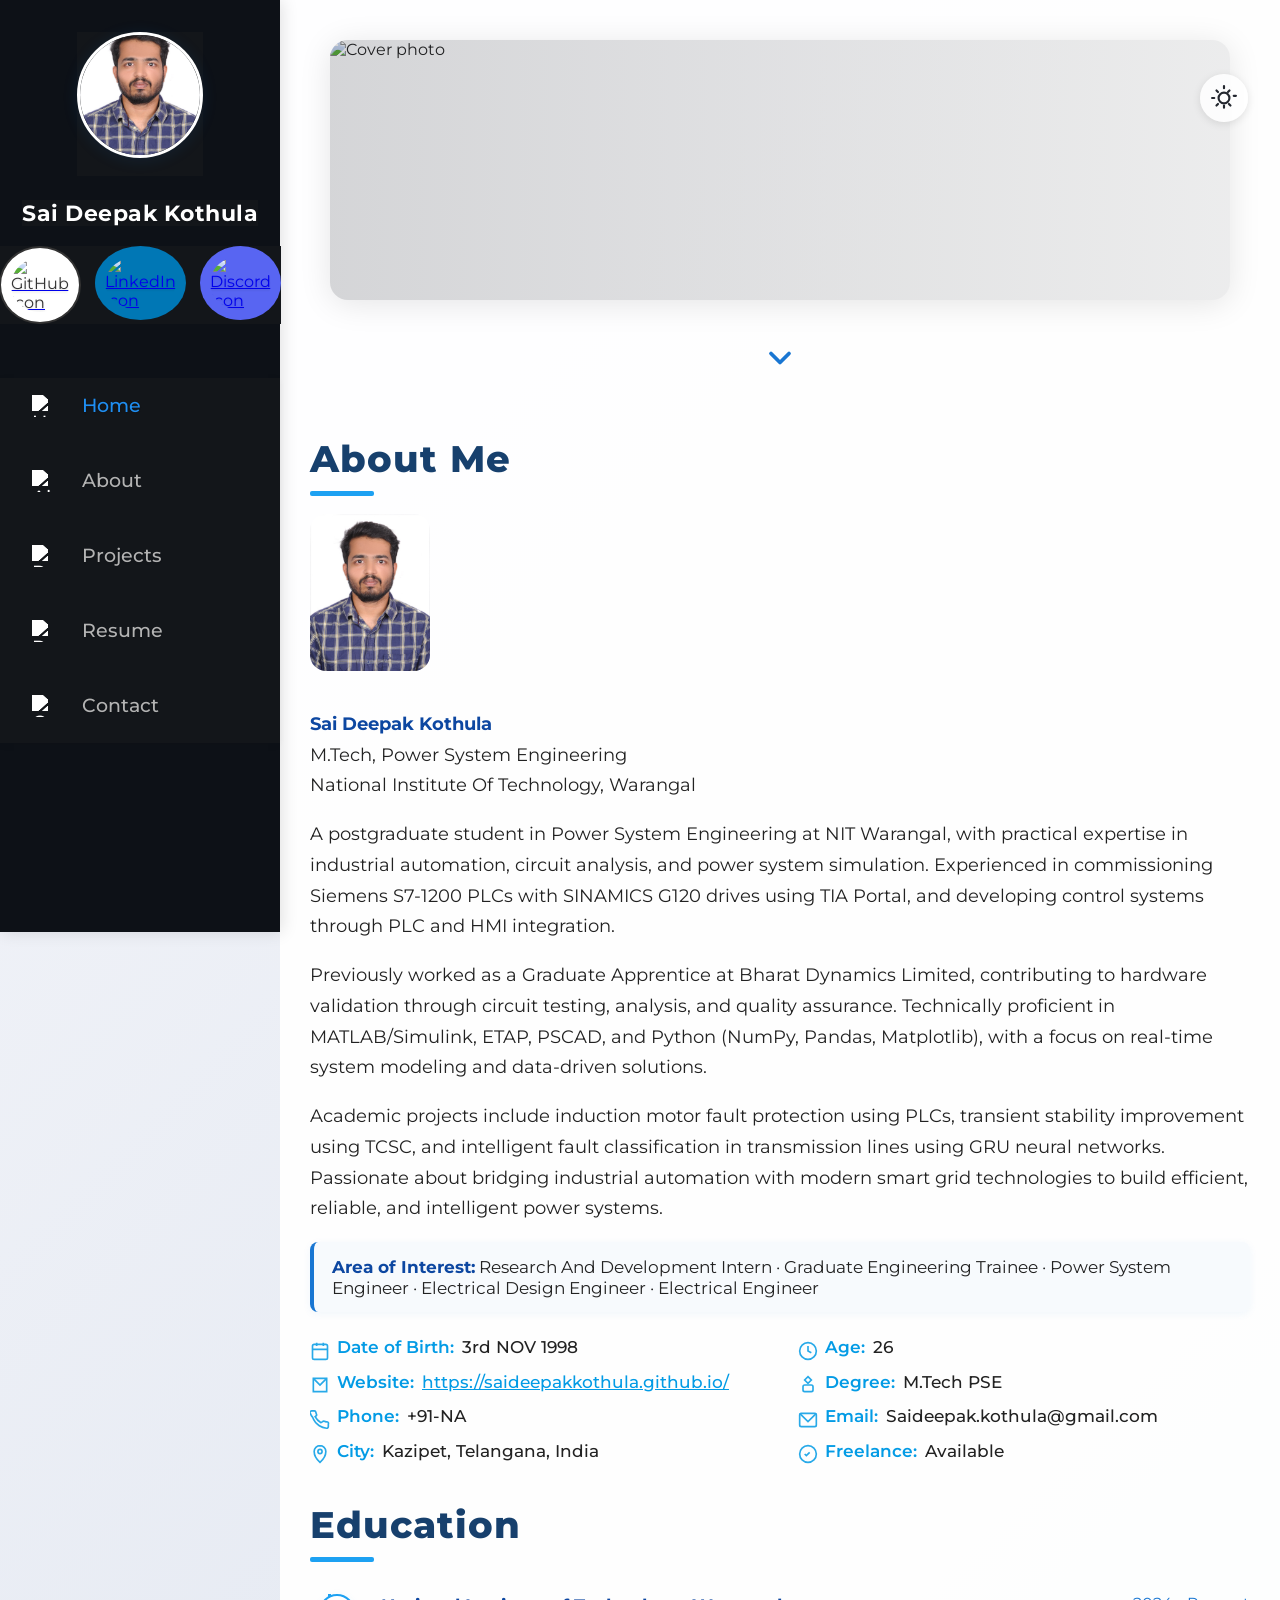
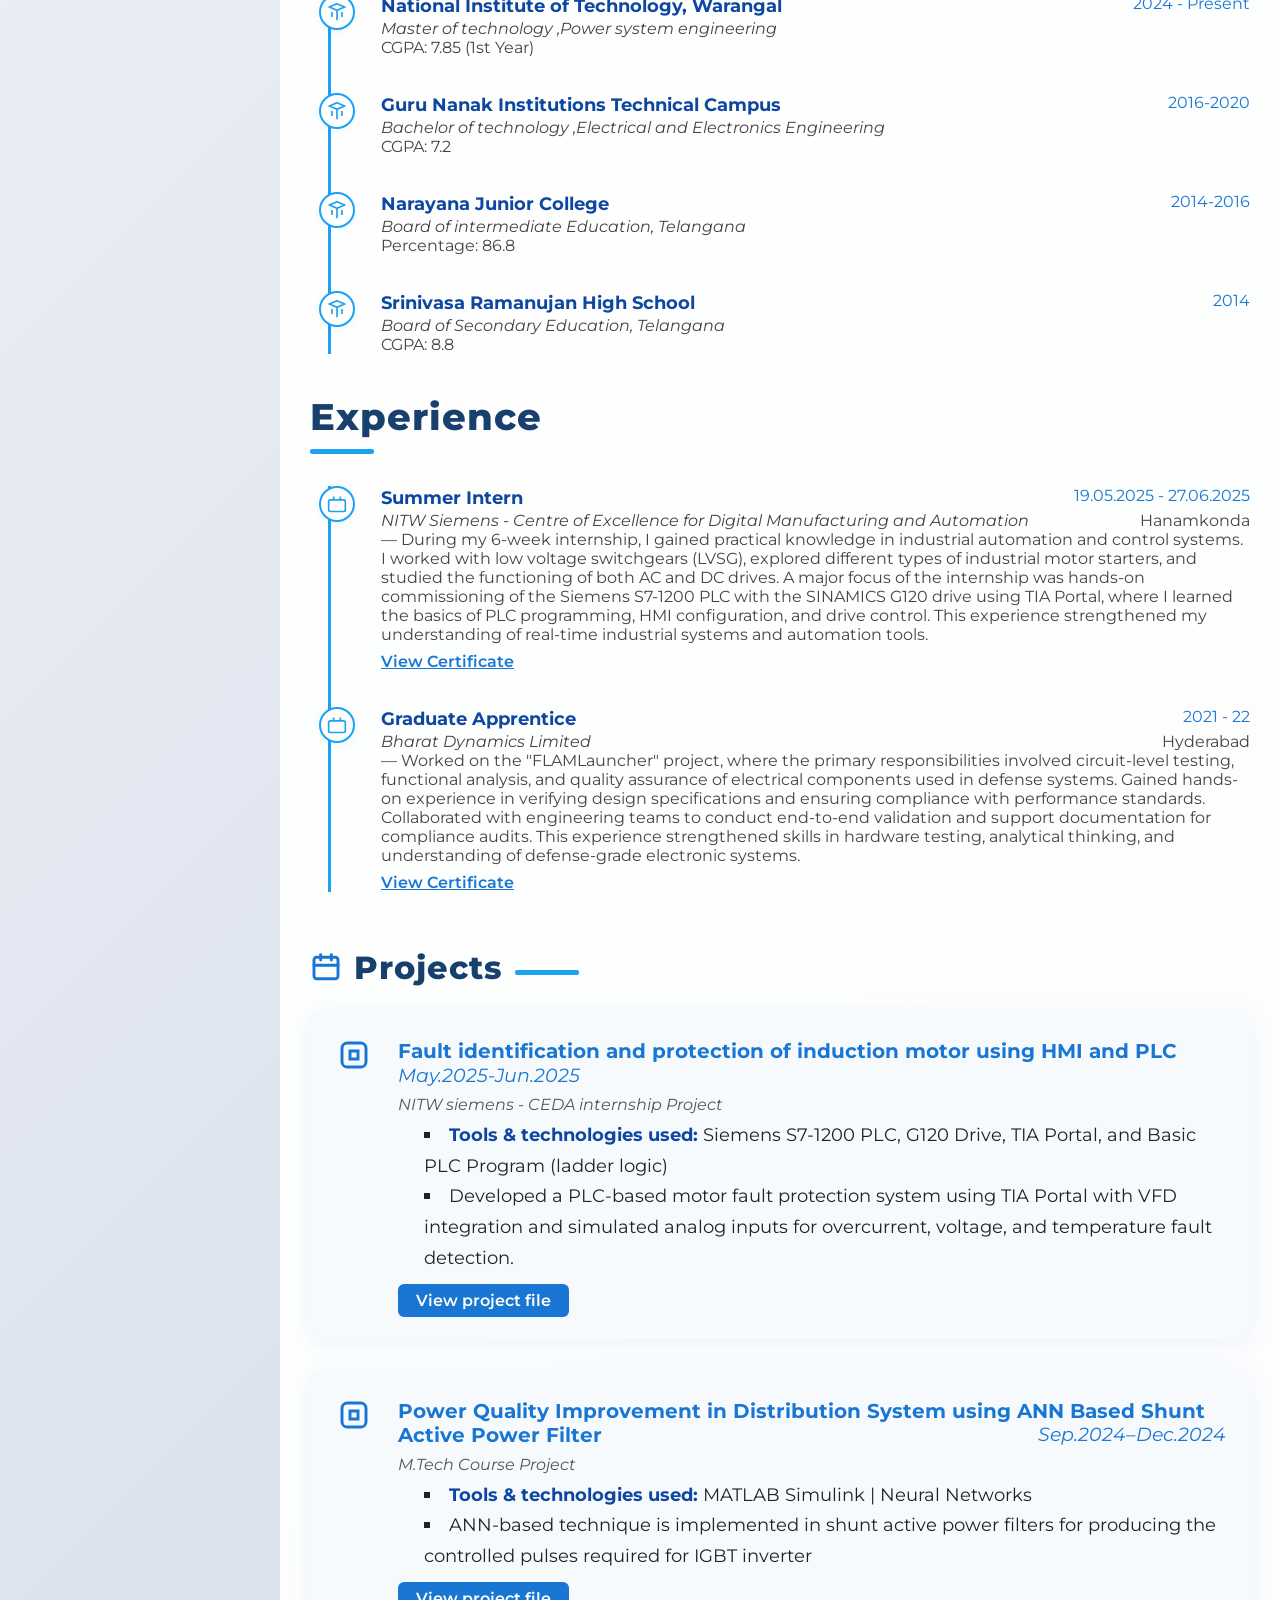
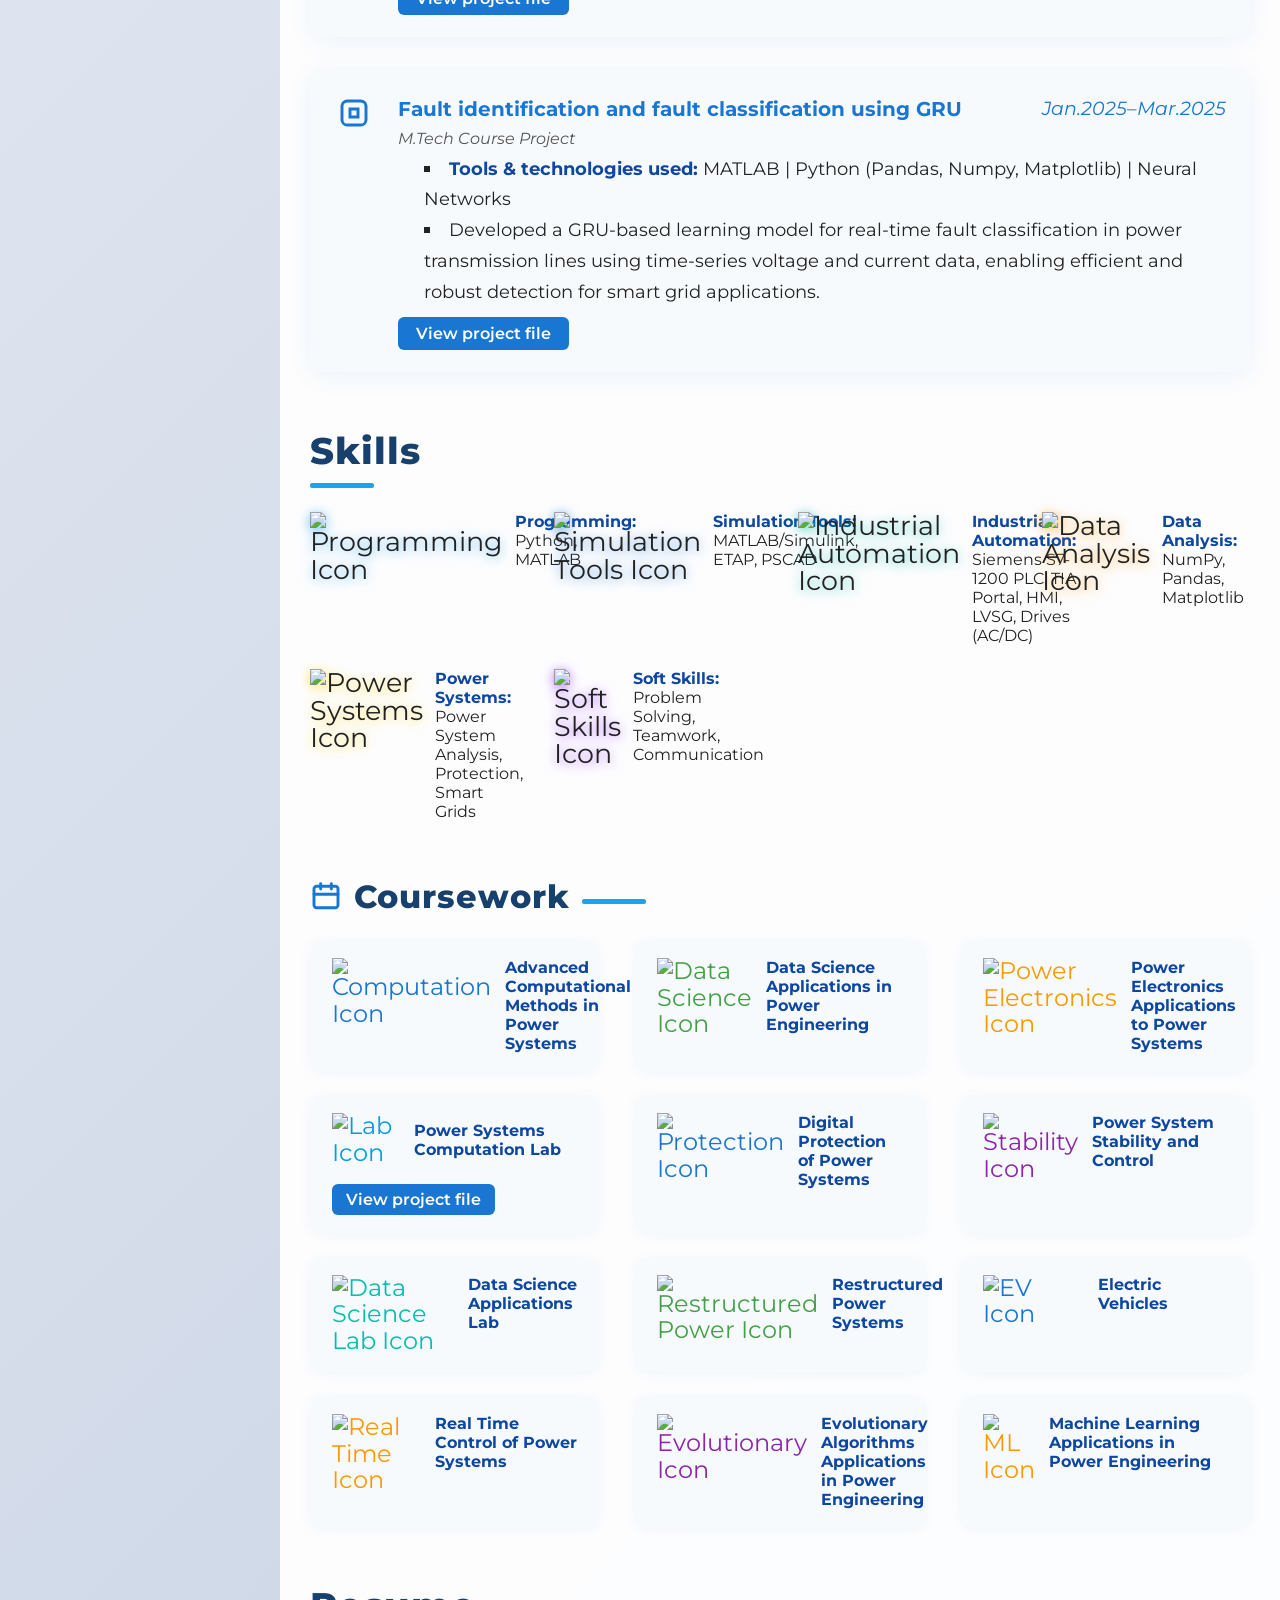
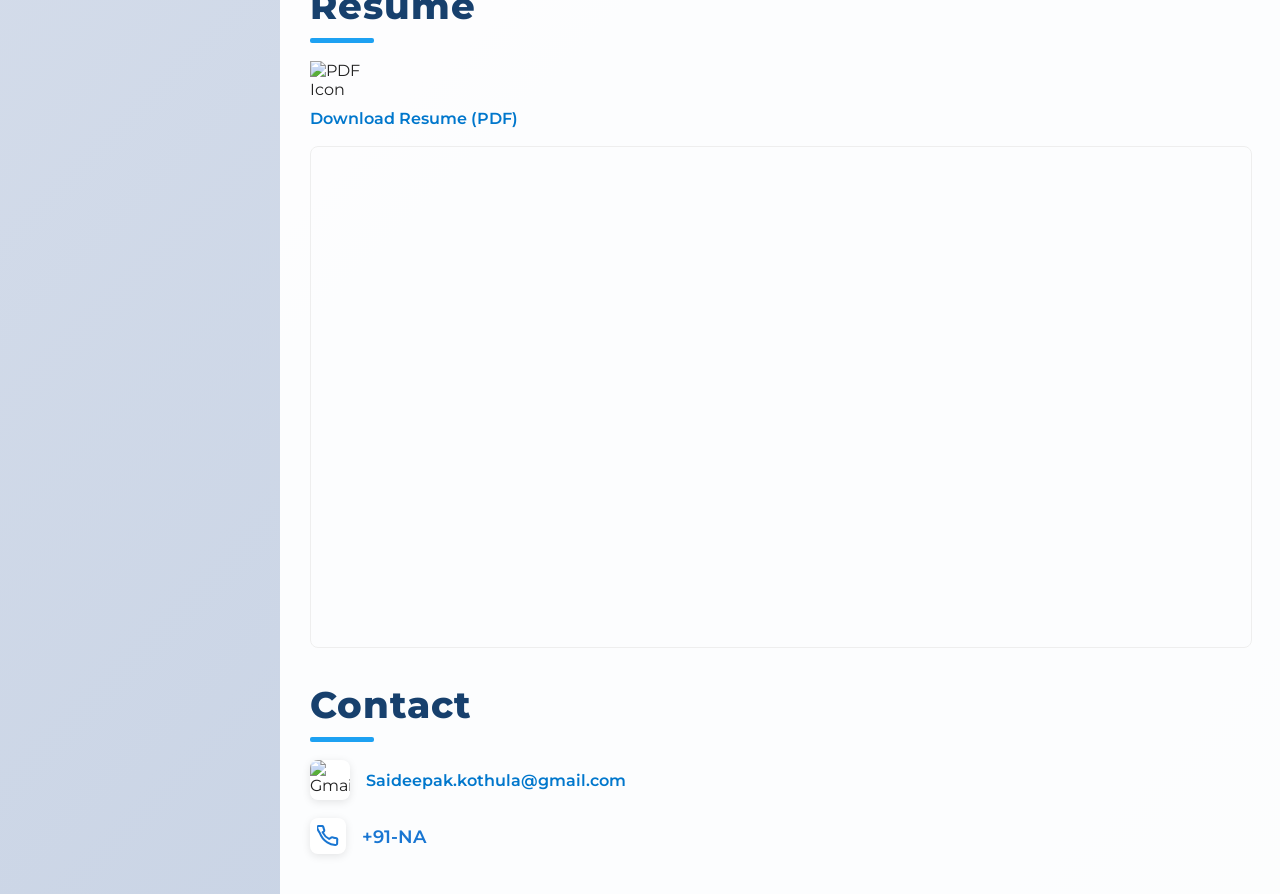
==== index.html @ d1443e82 "Add files via upload" ====
<!DOCTYPE html>
<html lang="en">
<head>
    <meta charset="UTF-8">
    <meta name="viewport" content="width=device-width, initial-scale=1.0">
    <title>Sai Deepak Kothula - Portfolio</title>
    <link href="https://fonts.googleapis.com/css?family=Montserrat:400,700&display=swap" rel="stylesheet">
    <link rel="stylesheet" href="style.css">
    <script defer src="toggle-theme.js"></script>
    <script src="active-section.js" defer></script>
    <script src="sidebar-mobile.js" defer></script>
</head>
<body id="home">
    <!-- Photographic Welcome Animation Overlay -->
    <div id="welcome-animation" style="position:fixed;z-index:9999;top:0;left:0;width:100vw;height:100vh;background:rgba(24,28,36,0.98);display:flex;flex-direction:column;align-items:center;justify-content:center;transition:opacity 0.7s;">
      <div style="width:170px;height:170px;display:flex;align-items:center;justify-content:center;background:rgba(0,0,0,0.10);border-radius:50%;box-shadow:0 6px 32px rgba(0,0,0,0.22);margin-bottom:18px;position:relative;">
        <img src="photo.jpg" alt="Welcome Photo" style="width:150px;height:150px;border-radius:50%;object-fit:cover;box-shadow:0 2px 16px rgba(25,118,210,0.18);background:#fff;filter:none;animation:zoomInPhoto 1.2s cubic-bezier(.4,2,.6,1) forwards;position:relative;z-index:1;" />
        <div style="position:absolute;top:0;left:0;width:100%;height:100%;border-radius:50%;box-shadow:0 0 0 8px rgba(25,118,210,0.10) inset;"></div>
      </div>
      <h1 style="color:#fff;font-size:2.2em;font-weight:800;margin:0 0 0 0;letter-spacing:2px;text-shadow:0 2px 12px #000;animation:fadeInText 1.2s 0.5s both;">Welcome to My Portfolio</h1>
    </div>
    <script>
    window.addEventListener('DOMContentLoaded',function(){
      setTimeout(function(){
        const wa = document.getElementById('welcome-animation');
        if(wa){ wa.style.opacity = '0'; setTimeout(()=>wa.remove(), 700); }
      }, 2000);
    });
    </script>
    <!-- Mobile Hamburger Button -->
    <button id="sidebar-toggle" aria-label="Open navigation menu" aria-controls="sidebar" aria-expanded="false" style="position:fixed;top:18px;right:18px;left:auto;z-index:10001;background:#1976d2;border:none;border-radius:8px;width:48px;height:48px;display:none;align-items:center;justify-content:center;box-shadow:0 2px 12px rgba(25,118,210,0.13);cursor:pointer;transition:background 0.18s;">
      <svg id="hamburger-icon" width="32" height="32" viewBox="0 0 24 24" fill="none" stroke="#fff" stroke-width="2.5" stroke-linecap="round" stroke-linejoin="round" style="display:block;"><line x1="4" y1="7" x2="20" y2="7"/><line x1="4" y1="12" x2="20" y2="12"/><line x1="4" y1="17" x2="20" y2="17"/></svg>
      <svg id="close-icon" width="32" height="32" viewBox="0 0 24 24" fill="none" stroke="#fff" stroke-width="2.5" stroke-linecap="round" stroke-linejoin="round" style="display:none;"><line x1="18" y1="6" x2="6" y2="18"/><line x1="6" y1="6" x2="18" y2="18"/></svg>
    </button>
    <aside class="sidebar" id="sidebar" tabindex="-1" aria-label="Main navigation">
        <div id="home" style="background:#13161a;"></div>
        <!-- Profile photo in navigation bar (no animation) -->
        <div style="display:flex;justify-content:center;align-items:center;margin-bottom:24px;background:#13161a;">
          <img src="photo.jpg" alt="Saideepak Kothula profile photo" class="profile-img" style="border-radius:50%;width:120px;height:120px;object-fit:cover;box-shadow:0 2px 16px rgba(25,118,210,0.12);" />
        </div>
        <h1 style="background:#13161a;">Sai Deepak Kothula</h1>
        <div class="social-icons" style="background:#13161a;">
            <a href="https://github.com/saideepakkothula" target="_blank" rel="noopener" aria-label="GitHub">
                <img src="https://cdn.jsdelivr.net/gh/simple-icons/simple-icons/icons/github.svg" alt="GitHub icon">
            </a>
            <a href="https://linkedin.com/in/sai-deepak-kothula-345b20265" target="_blank" rel="noopener" aria-label="LinkedIn">
                <img src="https://cdn.jsdelivr.net/gh/simple-icons/simple-icons/icons/linkedin.svg" alt="LinkedIn icon">
            </a>
            <a href="https://discord.com/users/saideepak#1234" target="_blank" rel="noopener" aria-label="Discord">
                <img src="https://cdn.jsdelivr.net/gh/simple-icons/simple-icons/icons/discord.svg" alt="Discord icon">
            </a>
        </div>
        <nav class="sidebar-nav" style="background:#13161a;">
            <a href="#home" class="sidebar-nav-home active"><img src="https://cdn.jsdelivr.net/npm/@mdi/svg/svg/home.svg" alt="Home" class="icon" style="filter: brightness(0) invert(1);"> Home</a>
            <a href="#about"><img src="https://cdn.jsdelivr.net/npm/@mdi/svg/svg/account.svg" alt="About" class="icon" style="filter: brightness(0) invert(1);"> About</a>
            <a href="#projects"><img src="https://cdn.jsdelivr.net/npm/@mdi/svg/svg/server.svg" alt="Projects" class="icon" style="filter: brightness(0) invert(1);"> Projects</a>
            <a href="#resume"><img src="https://cdn.jsdelivr.net/npm/@mdi/svg/svg/file-document.svg" alt="Resume" class="icon" style="filter: brightness(0) invert(1);"> Resume</a>
            <a href="#contact"><img src="https://cdn.jsdelivr.net/npm/@mdi/svg/svg/email.svg" alt="Contact" class="icon" style="filter: brightness(0) invert(1);"> Contact</a>
        </nav>
    </aside>
    <div id="sidebar-overlay"></div>
    <script>
    // Sidebar toggle logic for mobile (hamburger/X icon)
    (function() {
      var sidebarToggle = document.getElementById('sidebar-toggle');
      var sidebar = document.getElementById('sidebar');
      var overlay = document.getElementById('sidebar-overlay');
      var hamburgerIcon = document.getElementById('hamburger-icon');
      var closeIcon = document.getElementById('close-icon');
      if (!sidebarToggle || !sidebar || !overlay) return;
      function openSidebar() {
        sidebar.classList.add('open');
        overlay.classList.add('active');
        sidebarToggle.setAttribute('aria-expanded', 'true');
        hamburgerIcon.style.display = 'none';
        closeIcon.style.display = 'block';
      }
      function closeSidebar() {
        sidebar.classList.remove('open');
        overlay.classList.remove('active');
        sidebarToggle.setAttribute('aria-expanded', 'false');
        hamburgerIcon.style.display = 'block';
        closeIcon.style.display = 'none';
      }
      sidebarToggle.addEventListener('click', function() {
        if (sidebar.classList.contains('open')) {
          closeSidebar();
        } else {
          openSidebar();
        }
      });
      overlay.addEventListener('click', closeSidebar);
      // Close sidebar on nav link click (mobile)
      document.querySelectorAll('.sidebar-nav a').forEach(function(link) {
        link.addEventListener('click', function() {
          if (window.innerWidth <= 900) closeSidebar();
        });
      });
      // On resize, if desktop, ensure sidebar is closed and hamburger shown
      window.addEventListener('resize', function() {
        if (window.innerWidth > 900) {
          closeSidebar();
        }
      });
    })();
    </script>
    <div class="container">
        <!-- Cover Photo before About Me section -->
        <div id="cover-photo" style="width:100%;max-width:900px;margin:0 auto 32px auto;overflow:hidden;border-radius:18px;box-shadow:0 4px 32px rgba(0,0,0,0.10);">
          <img src="https://images.unsplash.com/photo-1461749280684-dccba630e2f6?auto=format&fit=crop&w=1200&q=80" alt="Cover photo" style="width:100%;height:260px;object-fit:cover;display:block;" />
        </div>
        <!-- Animation before About section -->
        <div id="scroll-down-indicator" style="display:flex;justify-content:center;align-items:center;margin:40px 0 0 0;">
          <span style="display:inline-block;animation:bounceDown 1.2s infinite;">
            <svg width="36" height="36" viewBox="0 0 24 24" fill="none" stroke="#1976d2" stroke-width="2.5" stroke-linecap="round" stroke-linejoin="round">
              <polyline points="6 9 12 15 18 9"/>
            </svg>
          </span>
        </div>
        <!-- About Section -->
        <section id="about" style="text-align:left;margin-top:56px;">
            <div class="fade-in-section">
              <h2>About Me</h2>
              <img src="photo.jpg" alt="Sai Deepak Kothula" style="width:120px; border-radius:16px; margin-bottom:16px;">
              <p><strong>Sai Deepak Kothula</strong><br>
              M.Tech, Power System Engineering<br>
              National Institute Of Technology, Warangal</p>
              <p style="margin-top:10px;">
                  A postgraduate student in Power System Engineering at NIT Warangal, with practical expertise in industrial automation, circuit analysis, and power system simulation. Experienced in commissioning Siemens S7-1200 PLCs with SINAMICS G120 drives using TIA Portal, and developing control systems through PLC and HMI integration.
              </p>
              <p>
                  Previously worked as a Graduate Apprentice at Bharat Dynamics Limited, contributing to hardware validation through circuit testing, analysis, and quality assurance. Technically proficient in MATLAB/Simulink, ETAP, PSCAD, and Python (NumPy, Pandas, Matplotlib), with a focus on real-time system modeling and data-driven solutions.
              </p>
              <p>
                  Academic projects include induction motor fault protection using PLCs, transient stability improvement using TCSC, and intelligent fault classification in transmission lines using GRU neural networks. Passionate about bridging industrial automation with modern smart grid technologies to build efficient, reliable, and intelligent power systems.
              </p>
              <div style="margin:18px 0 0 0;padding:14px 18px;background:#f7fafd;border-left:4px solid #1976d2;border-radius:8px;box-shadow:0 2px 8px rgba(25,118,210,0.06);font-size:1.08em;">
                <strong>Area of Interest:</strong> Research And Development Intern &middot; Graduate Engineering Trainee &middot; Power System Engineer &middot; Electrical Design Engineer &middot; Electrical Engineer
              </div>
            </div>
            <div class="personal-info-grid">
                <div><span class="pi-icon"><svg width="20" height="20" fill="none" stroke="#039be5" stroke-width="2" viewBox="0 0 24 24"><rect x="3" y="4" width="18" height="18" rx="2"/><path d="M16 2v4M8 2v4M3 10h18"/></svg></span><span class="pi-label">Date of Birth:</span> <span class="pi-value">3rd NOV 1998</span></div>
                <div><span class="pi-icon"><svg width="20" height="20" fill="none" stroke="#039be5" stroke-width="2" viewBox="0 0 24 24"><circle cx="12" cy="12" r="10"/><path d="M12 6v6l4 2"/></svg></span><span class="pi-label">Age:</span> <span class="pi-value">26</span></div>
                <div><span class="pi-icon"><svg width="20" height="20" fill="none" stroke="#039be5" stroke-width="2" viewBox="0 0 24 24"><path d="M4 4h16v16H4z"/><path d="M4 4l8 8 8-8"/></svg></span><span class="pi-label">Website:</span> <a class="pi-value" href="https://saideepakkothula.github.io/" target="_blank">https://saideepakkothula.github.io/</a></div>
                <div><span class="pi-icon"><svg width="20" height="20" fill="none" stroke="#039be5" stroke-width="2" viewBox="0 0 24 24"><path d="M12 2l4 4-4 4-4-4z"/><rect x="6" y="12" width="12" height="8" rx="2"/></svg></span><span class="pi-label">Degree:</span> <span class="pi-value">M.Tech PSE</span></div>
                <div><span class="pi-icon"><svg width="20" height="20" fill="none" stroke="#039be5" stroke-width="2" viewBox="0 0 24 24"><path d="M22 16.92v3a2 2 0 0 1-2.18 2 19.86 19.86 0 0 1-8.63-3.07A19.5 19.5 0 0 1 3.16 8.81 19.86 19.86 0 0 1 .11 3.18 2 2 0 0 1 2.09 1h3a2 2 0 0 1 2 1.72c.13.81.36 1.6.68 2.35a2 2 0 0 1-.45 2.11L6.13 8.09a16 16 0 0 0 7.07 7.07l1.91-1.19a2 2 0 0 1 2.11-.45c.75.32 1.54.55 2.35.68A2 2 0 0 1 22 16.92z"/></svg></span><span class="pi-label">Phone:</span> <span class="pi-value">+91-NA</span></div>
                <div><span class="pi-icon"><svg width="20" height="20" fill="none" stroke="#039be5" stroke-width="2" viewBox="0 0 24 24"><rect x="2" y="4" width="20" height="16" rx="2"/><path d="M22 4L12 14 2 4"/></svg></span><span class="pi-label">Email:</span> <span class="pi-value">Saideepak.kothula@gmail.com</span></div>
                <div><span class="pi-icon"><svg width="20" height="20" fill="none" stroke="#039be5" stroke-width="2" viewBox="0 0 24 24"><path d="M12 2C8.13 2 5 5.13 5 9c0 7 7 13 7 13s7-6 7-13c0-3.87-3.13-7-7-7z"/><circle cx="12" cy="9" r="2.5"/></svg></span><span class="pi-label">City:</span> <span class="pi-value">Kazipet, Telangana, India</span></div>
                <div><span class="pi-icon"><svg width="20" height="20" fill="none" stroke="#039be5" stroke-width="2" viewBox="0 0 24 24"><circle cx="12" cy="12" r="10"/><path d="M8 12l2 2 4-4"/></svg></span><span class="pi-label">Freelance:</span> <span class="pi-value">Available</span></div>
            </div>
            <!-- Education Timeline -->
            <h2 style="margin-top:40px;">Education</h2>
            <div class="timeline">
              <div class="timeline-step">
                <span class="timeline-icon"><svg width="20" height="20" fill="none" stroke="#1da1f2" stroke-width="2" viewBox="0 0 24 24"><path d="M12 2l9 4-9 4-9-4 9-4zm0 8v12"/><path d="M6 18v-6m12 6v-6"/></svg></span>
                <span class="timeline-title"><strong>National Institute of Technology, Warangal</strong></span>
                <span class="timeline-period" style="float:right;">2024 - Present</span>
                <div class="timeline-desc"><em>Master of technology ,Power system engineering</em><br>CGPA: 7.85 (1st Year)</div>
              </div>
              <div class="timeline-step">
                <span class="timeline-icon"><svg width="20" height="20" fill="none" stroke="#1da1f2" stroke-width="2" viewBox="0 0 24 24"><path d="M12 2l9 4-9 4-9-4 9-4zm0 8v12"/><path d="M6 18v-6m12 6v-6"/></svg></span>
                <span class="timeline-title"><strong>Guru Nanak Institutions Technical Campus</strong></span>
                <span class="timeline-period" style="float:right;">2016-2020</span>
                <div class="timeline-desc"><em>Bachelor of technology ,Electrical and Electronics Engineering</em><br>CGPA: 7.2</div>
              </div>
              <div class="timeline-step">
                <span class="timeline-icon"><svg width="20" height="20" fill="none" stroke="#1da1f2" stroke-width="2" viewBox="0 0 24 24"><path d="M12 2l9 4-9 4-9-4 9-4zm0 8v12"/><path d="M6 18v-6m12 6v-6"/></svg></span>
                <span class="timeline-title"><strong>Narayana Junior College</strong></span>
                <span class="timeline-period" style="float:right;">2014-2016</span>
                <div class="timeline-desc"><em>Board of intermediate Education, Telangana</em><br>Percentage: 86.8</div>
              </div>
              <div class="timeline-step">
                <span class="timeline-icon"><svg width="20" height="20" fill="none" stroke="#1da1f2" stroke-width="2" viewBox="0 0 24 24"><path d="M12 2l9 4-9 4-9-4 9-4zm0 8v12"/><path d="M6 18v-6m12 6v-6"/></svg></span>
                <span class="timeline-title"><strong>Srinivasa Ramanujan High School</strong></span>
                <span class="timeline-period" style="float:right;">2014</span>
                <div class="timeline-desc"><em>Board of Secondary Education, Telangana</em><br>CGPA: 8.8</div>
              </div>
            </div>
            <!-- Experience Timeline -->
            <h2 style="margin-top:40px;">Experience</h2>
            <div class="timeline">
              <div class="timeline-step">
                <span class="timeline-icon"><svg width="20" height="20" fill="none" stroke="#1da1f2" stroke-width="2" viewBox="0 0 24 24"><rect x="2" y="7" width="20" height="14" rx="2"/><path d="M16 3v4M8 3v4"/></svg></span>
                <span class="timeline-title"><strong>Summer Intern</strong></span>
                <span class="timeline-period" style="float:right;">19.05.2025 - 27.06.2025</span>
                <div class="timeline-desc"><em>NITW Siemens - Centre of Excellence for Digital Manufacturing and Automation</em> <span style="float:right;">Hanamkonda</span><br>
                — During my 6-week internship, I gained practical knowledge in industrial automation and control systems. I worked with low voltage switchgears (LVSG), explored different types of industrial motor starters, and studied the functioning of both AC and DC drives. A major focus of the internship was hands-on commissioning of the Siemens S7-1200 PLC with the SINAMICS G120 drive using TIA Portal, where I learned the basics of PLC programming, HMI configuration, and drive control. This experience strengthened my understanding of real-time industrial systems and automation tools.
                <br><a href="documents/Summer-intern.pdf" target="_blank" style="display:inline-block;margin-top:8px;color:#1976d2;font-weight:600;text-decoration:underline;">View Certificate</a></div>
              </div>
              <div class="timeline-step">
                <span class="timeline-icon"><svg width="20" height="20" fill="none" stroke="#1da1f2" stroke-width="2" viewBox="0 0 24 24"><rect x="2" y="7" width="20" height="14" rx="2"/><path d="M16 3v4M8 3v4"/></svg></span>
                <span class="timeline-title"><strong>Graduate Apprentice</strong></span>
                <span class="timeline-period" style="float:right;">2021 - 22</span>
                <div class="timeline-desc"><em>Bharat Dynamics Limited</em> <span style="float:right;">Hyderabad</span><br>
                — Worked on the "FLAMLauncher" project, where the primary responsibilities involved circuit-level testing, functional analysis, and quality assurance of electrical components used in defense systems. Gained hands-on experience in verifying design specifications and ensuring compliance with performance standards. Collaborated with engineering teams to conduct end-to-end validation and support documentation for compliance audits. This experience strengthened skills in hardware testing, analytical thinking, and understanding of defense-grade electronic systems.
                <br><a href="documents/graduate-apprentice.pdf" target="_blank" style="display:inline-block;margin-top:8px;color:#1976d2;font-weight:600;text-decoration:underline;">View Certificate</a></div>
              </div>
            </div>
        </section>
        <!-- Coursework Section (moved after Skills) -->
        
        <section id="projects" style="text-align:left;margin-top:56px;">
            <div class="fade-in-section">
              <h2 style="display:flex;align-items:center;gap:12px;font-size:2em;margin-bottom:12px;">
                <svg width="32" height="32" viewBox="0 0 24 24" fill="none" stroke="#1976d2" stroke-width="2.2" stroke-linecap="round" stroke-linejoin="round" style="vertical-align:middle;"><rect x="3" y="4" width="18" height="16" rx="2"/><path d="M16 2v4M8 2v4M3 10h18"/></svg>
                Projects
              </h2>
            </div>
            <div class="projects-vertical" style="display:flex;flex-direction:column;gap:32px;margin-top:24px;">
              <div class="project-card" style="background:#f7fafd;border-radius:16px;box-shadow:0 4px 24px rgba(25,118,210,0.08);padding:28px 24px 22px 24px;display:flex;flex-direction:row;align-items:flex-start;gap:24px;">
                <div style="min-width:40px;display:flex;align-items:center;justify-content:center;">
                  <svg width="32" height="32" fill="none" stroke="#1976d2" stroke-width="2.2" viewBox="0 0 24 24"><rect x="3" y="3" width="18" height="18" rx="4"/><path d="M9 9h6v6H9z"/></svg>
                </div>
                <div style="flex:1;">
                  <h3 style="margin:0 0 8px 0;font-size:1.25em;color:#1976d2;font-weight:700;">Fault identification and protection of induction motor using HMI and PLC <span style=\"float:right;font-size:0.95em;font-weight:400;font-style:italic;\">May.2025-Jun.2025</span></h3>
                  <div style="font-style:italic;color:#555;margin-bottom:6px;">NITW siemens - CEDA internship Project</div>
                  <ul style="color:#444;margin:0 0 10px 18px;padding:0 0 0 0.5em;list-style:square inside;font-size:1em;">
                    <li><strong>Tools &amp; technologies used:</strong> Siemens S7-1200 PLC, G120 Drive, TIA Portal, and Basic PLC Program (ladder logic)</li>
                    <li>Developed a PLC-based motor fault protection system using TIA Portal with VFD integration and simulated analog inputs for overcurrent, voltage, and temperature fault detection.</li>
                  </ul>
                  <div style="margin-top:auto;display:flex;align-items:center;gap:10px;">
                    <a href="https://github.com/saideepakkothula/Industrial-Automation" target="_blank" rel="noopener" style="color:#fff;background:#1976d2;padding:7px 18px;border-radius:6px;font-weight:600;text-decoration:none;transition:background 0.18s;">View project file</a>
                  </div>
                </div>
              </div>
              <div class="project-card" style="background:#f7fafd;border-radius:16px;box-shadow:0 4px 24px rgba(25,118,210,0.08);padding:28px 24px 22px 24px;display:flex;flex-direction:row;align-items:flex-start;gap:24px;">
                <div style="min-width:40px;display:flex;align-items:center;justify-content:center;">
                  <svg width="32" height="32" fill="none" stroke="#1976d2" stroke-width="2.2" viewBox="0 0 24 24"><rect x="3" y="3" width="18" height="18" rx="4"/><path d="M9 9h6v6H9z"/></svg>
                </div>
                <div style="flex:1;">
                  <h3 style="margin:0 0 8px 0;font-size:1.25em;color:#1976d2;font-weight:700;">Power Quality Improvement in Distribution System using ANN Based Shunt Active Power Filter <span style="float:right;font-size:0.95em;font-weight:400;font-style:italic;">Sep.2024–Dec.2024</span></h3>
                  <div style="font-style:italic;color:#555;margin-bottom:6px;">M.Tech Course Project</div>
                  <ul style="color:#444;margin:0 0 10px 18px;padding:0 0 0 0.5em;list-style:square inside;font-size:1em;">
                    <li><strong>Tools &amp; technologies used:</strong> MATLAB Simulink | Neural Networks</li>
                    <li>ANN-based technique is implemented in shunt active power filters for producing the controlled pulses required for IGBT inverter</li>
                  </ul>
                  <div style="margin-top:auto;display:flex;align-items:center;gap:10px;">
                    <a href="https://github.com/saideepakkothula/Matlab-Simulink" target="_blank" rel="noopener" style="color:#fff;background:#1976d2;padding:7px 18px;border-radius:6px;font-weight:600;text-decoration:none;transition:background 0.18s;">View project file</a>
                  </div>
                </div>
              </div>
              <div class="project-card" style="background:#f7fafd;border-radius:16px;box-shadow:0 4px 24px rgba(25,118,210,0.08);padding:28px 24px 22px 24px;display:flex;flex-direction:row;align-items:flex-start;gap:24px;">
                <div style="min-width:40px;display:flex;align-items:center;justify-content:center;">
                  <svg width="32" height="32" fill="none" stroke="#1976d2" stroke-width="2.2" viewBox="0 0 24 24"><rect x="3" y="3" width="18" height="18" rx="4"/><path d="M9 9h6v6H9z"/></svg>
                </div>
                <div style="flex:1;">
                  <h3 style="margin:0 0 8px 0;font-size:1.25em;color:#1976d2;font-weight:700;">Fault identification and fault classification using GRU <span style="float:right;font-size:0.95em;font-weight:400;font-style:italic;">Jan.2025–Mar.2025</span></h3>
                  <div style="font-style:italic;color:#555;margin-bottom:6px;">M.Tech Course Project</div>
                  <ul style="color:#444;margin:0 0 10px 18px;padding:0 0 0 0.5em;list-style:square inside;font-size:1em;">
                    <li><strong>Tools &amp; technologies used:</strong> MATLAB | Python (Pandas, Numpy, Matplotlib) | Neural Networks</li>
                    <li>Developed a GRU-based learning model for real-time fault classification in power transmission lines using time-series voltage and current data, enabling efficient and robust detection for smart grid applications.</li>
                  </ul>
                  <div style="margin-top:auto;display:flex;align-items:center;gap:10px;">
                    <a href="https://github.com/saideepakkothula/Fault-identification-and-fault-classification-using-GRU" target="_blank" rel="noopener" style="color:#fff;background:#1976d2;padding:7px 18px;border-radius:6px;font-weight:600;text-decoration:none;transition:background 0.18s;">View project file</a>
                  </div>
                </div>
              </div>
            </div>
        </section>

        <!-- Skills Section -->
        <section id="skills" style="text-align:left;margin-top:56px;">
            <div class="fade-in-section">
              <h2>Skills</h2>
            </div>
            <div class="skills-grid" style="display:grid;grid-template-columns:repeat(auto-fit,minmax(180px,1fr));gap:24px 36px;margin-top:24px;">
                <div style="display:flex;align-items:flex-start;gap:12px;">
                  <span style="font-size:1.7em;line-height:1;"><img src='https://cdn.jsdelivr.net/npm/@mdi/svg/svg/code-tags.svg' alt='Programming Icon' style='width:28px;height:28px;vertical-align:middle;filter:drop-shadow(0 2px 6px #1da1f2aa);'></span>
                  <span><strong>Programming:</strong><br>Python, MATLAB</span>
                </div>
                <div style="display:flex;align-items:flex-start;gap:12px;">
                  <span style="font-size:1.7em;line-height:1;"><img src='https://cdn.jsdelivr.net/npm/@mdi/svg/svg/chart-bell-curve.svg' alt='Simulation Tools Icon' style='width:28px;height:28px;vertical-align:middle;filter:drop-shadow(0 2px 6px #1976d2aa);'></span>
                  <span><strong>Simulation Tools:</strong><br>MATLAB/Simulink, ETAP, PSCAD</span>
                </div>
                <div style="display:flex;align-items:flex-start;gap:12px;">
                  <span style="font-size:1.7em;line-height:1;"><img src='https://cdn.jsdelivr.net/npm/@mdi/svg/svg/robot-industrial.svg' alt='Industrial Automation Icon' style='width:28px;height:28px;vertical-align:middle;filter:drop-shadow(0 2px 6px #00bfaeaa);'></span>
                  <span><strong>Industrial Automation:</strong><br>Siemens S7-1200 PLC, TIA Portal, HMI, LVSG, Drives (AC/DC)</span>
                </div>
                <div style="display:flex;align-items:flex-start;gap:12px;">
                  <span style="font-size:1.7em;line-height:1;"><img src='https://cdn.jsdelivr.net/npm/@mdi/svg/svg/chart-bar.svg' alt='Data Analysis Icon' style='width:28px;height:28px;vertical-align:middle;filter:drop-shadow(0 2px 6px #ff9800aa);'></span>
                  <span><strong>Data Analysis:</strong><br>NumPy, Pandas, Matplotlib</span>
                </div>
                <div style="display:flex;align-items:flex-start;gap:12px;">
                  <span style="font-size:1.7em;line-height:1;"><img src='https://cdn.jsdelivr.net/npm/@mdi/svg/svg/flash.svg' alt='Power Systems Icon' style='width:28px;height:28px;vertical-align:middle;filter:drop-shadow(0 2px 6px #ffd600aa);'></span>
                  <span><strong>Power Systems:</strong><br>Power System Analysis, Protection, Smart Grids</span>
                </div>
                <div style="display:flex;align-items:flex-start;gap:12px;">
                  <span style="font-size:1.7em;line-height:1;"><img src='https://cdn.jsdelivr.net/npm/@mdi/svg/svg/account-group.svg' alt='Soft Skills Icon' style='width:28px;height:28px;vertical-align:middle;filter:drop-shadow(0 2px 6px #8e24ffaa);'></span>
                  <span><strong>Soft Skills:</strong><br>Problem Solving, Teamwork, Communication</span>
                </div>
            </div>
        </section>

        <section id="coursework" style="text-align:left;margin-top:56px;">
            <div class="fade-in-section">
              <h2 style="display:flex;align-items:center;gap:12px;font-size:2em;margin-bottom:12px;">
                <svg width="32" height="32" viewBox="0 0 24 24" fill="none" stroke="#1976d2" stroke-width="2.2" stroke-linecap="round" stroke-linejoin="round" style="vertical-align:middle;"><rect x="3" y="4" width="18" height="16" rx="2"/><path d="M16 2v4M8 2v4M3 10h18"/></svg>
                Coursework
              </h2>
            </div>
            <div class="coursework-grid" style="display:grid;grid-template-columns:repeat(auto-fit,minmax(260px,1fr));gap:24px 36px;margin-top:24px;">
              <div style="background:#f7fafd;border-radius:12px;padding:18px 22px;box-shadow:0 2px 12px rgba(25,118,210,0.06);display:flex;align-items:flex-start;gap:14px;">
                <span style="font-size:1.5em;color:#1976d2;line-height:1.1;"><img src='https://cdn.jsdelivr.net/npm/@mdi/svg/svg/calculator-variant.svg' alt='Computation Icon' style='width:28px;height:28px;vertical-align:middle;'></span>
                <div><strong>Advanced Computational Methods in Power Systems</strong></div>
              </div>
              <div style="background:#f7fafd;border-radius:12px;padding:18px 22px;box-shadow:0 2px 12px rgba(25,118,210,0.06);display:flex;align-items:flex-start;gap:14px;">
                <span style="font-size:1.5em;color:#43a047;line-height:1.1;"><img src='https://cdn.jsdelivr.net/npm/@mdi/svg/svg/chart-line-variant.svg' alt='Data Science Icon' style='width:28px;height:28px;vertical-align:middle;'></span>
                <div><strong>Data Science Applications in Power Engineering</strong></div>
              </div>
              <div style="background:#f7fafd;border-radius:12px;padding:18px 22px;box-shadow:0 2px 12px rgba(25,118,210,0.06);display:flex;align-items:flex-start;gap:14px;">
                <span style="font-size:1.5em;color:#ff9800;line-height:1.1;"><img src='https://cdn.jsdelivr.net/npm/@mdi/svg/svg/flash.svg' alt='Power Electronics Icon' style='width:28px;height:28px;vertical-align:middle;'></span>
                <div><strong>Power Electronics Applications to Power Systems</strong></div>
              </div>
              <div style="background:#f7fafd;border-radius:12px;padding:18px 22px;box-shadow:0 2px 12px rgba(25,118,210,0.06);display:flex;flex-direction:column;align-items:flex-start;gap:10px;">
                <div style="display:flex;align-items:center;gap:14px;">
                  <span style="font-size:1.5em;color:#039be5;line-height:1.1;"><img src='https://cdn.jsdelivr.net/npm/@mdi/svg/svg/laptop.svg' alt='Lab Icon' style='width:28px;height:28px;vertical-align:middle;'></span>
                  <strong>Power Systems Computation Lab</strong>
                </div>
                <a href="https://github.com/saideepakkothula/Power-System-computation-Lab.git" target="_blank" rel="noopener" style="color:#fff;background:#1976d2;padding:6px 14px;border-radius:6px;font-weight:600;text-decoration:none;transition:background 0.18s;font-size:0.98em;white-space:nowrap;margin-top:8px;">View project file</a>
              </div>
              <div style="background:#f7fafd;border-radius:12px;padding:18px 22px;box-shadow:0 2px 12px rgba(25,118,210,0.06);display:flex;align-items:flex-start;gap:14px;">
                <span style="font-size:1.5em;color:#1976d2;line-height:1.1;"><img src='https://cdn.jsdelivr.net/npm/@mdi/svg/svg/shield-home.svg' alt='Protection Icon' style='width:28px;height:28px;vertical-align:middle;'></span>
                <div><strong>Digital Protection of Power Systems</strong></div>
              </div>
              <div style="background:#f7fafd;border-radius:12px;padding:18px 22px;box-shadow:0 2px 12px rgba(25,118,210,0.06);display:flex;align-items:flex-start;gap:14px;">
                <span style="font-size:1.5em;color:#8e24aa;line-height:1.1;"><img src='https://cdn.jsdelivr.net/npm/@mdi/svg/svg/sine-wave.svg' alt='Stability Icon' style='width:28px;height:28px;vertical-align:middle;'></span>
                <div><strong>Power System Stability and Control</strong></div>
              </div>
              <div style="background:#f7fafd;border-radius:12px;padding:18px 22px;box-shadow:0 2px 12px rgba(25,118,210,0.06);display:flex;align-items:flex-start;gap:14px;">
                <span style="font-size:1.5em;color:#00bfae;line-height:1.1;"><img src='https://cdn.jsdelivr.net/npm/@mdi/svg/svg/database-search.svg' alt='Data Science Lab Icon' style='width:28px;height:28px;vertical-align:middle;'></span>
                <div><strong>Data Science Applications Lab</strong></div>
              </div>
              <div style="background:#f7fafd;border-radius:12px;padding:18px 22px;box-shadow:0 2px 12px rgba(25,118,210,0.06);display:flex;align-items:flex-start;gap:14px;">
                <span style="font-size:1.5em;color:#43a047;line-height:1.1;"><img src='https://cdn.jsdelivr.net/npm/@mdi/svg/svg/graph-outline.svg' alt='Restructured Power Icon' style='width:28px;height:28px;vertical-align:middle;'></span>
                <div><strong>Restructured Power Systems</strong></div>
              </div>
              <div style="background:#f7fafd;border-radius:12px;padding:18px 22px;box-shadow:0 2px 12px rgba(25,118,210,0.06);display:flex;align-items:flex-start;gap:14px;">
                <span style="font-size:1.5em;color:#1976d2;line-height:1.1;"><img src='https://cdn.jsdelivr.net/npm/@mdi/svg/svg/car-electric.svg' alt='EV Icon' style='width:28px;height:28px;vertical-align:middle;'></span>
                <div><strong>Electric Vehicles</strong></div>
              </div>
              <div style="background:#f7fafd;border-radius:12px;padding:18px 22px;box-shadow:0 2px 12px rgba(25,118,210,0.06);display:flex;align-items:flex-start;gap:14px;">
                <span style="font-size:1.5em;color:#ff9800;line-height:1.1;"><img src='https://cdn.jsdelivr.net/npm/@mdi/svg/svg/clock-outline.svg' alt='Real Time Icon' style='width:28px;height:28px;vertical-align:middle;'></span>
                <div><strong>Real Time Control of Power Systems</strong></div>
              </div>
              <div style="background:#f7fafd;border-radius:12px;padding:18px 22px;box-shadow:0 2px 12px rgba(25,118,210,0.06);display:flex;align-items:flex-start;gap:14px;">
                <span style="font-size:1.5em;color:#8e24aa;line-height:1.1;"><img src='https://cdn.jsdelivr.net/npm/@mdi/svg/svg/robot.svg' alt='Evolutionary Icon' style='width:28px;height:28px;vertical-align:middle;'></span>
                <div><strong>Evolutionary Algorithms Applications in Power Engineering</strong></div>
              </div>
              <div style="background:#f7fafd;border-radius:12px;padding:18px 22px;box-shadow:0 2px 12px rgba(25,118,210,0.06);display:flex;align-items:flex-start;gap:14px;">
                <span style="font-size:1.5em;color:#ff9800;line-height:1.1;"><img src='https://cdn.jsdelivr.net/npm/@mdi/svg/svg/brain.svg' alt='ML Icon' style='width:28px;height:28px;vertical-align:middle;'></span>
                <div><strong>Machine Learning Applications in Power Engineering</strong></div>
              </div>
            </div>
        </section>
        </section>
        <section id="resume" style="text-align:left;margin-top:56px;">
            <div class="fade-in-section">
              <h2>Resume</h2>
              <img src="https://cdn-icons-png.flaticon.com/512/337/337946.png" alt="PDF Icon" style="width:60px; margin-bottom:10px; display:block;">
              <div style="margin-bottom:18px;">
                  <a href="documents/resume.pdf" download style="color:#0077cc;font-weight:600;text-decoration:none;">Download Resume (PDF)</a>
              </div>
              <div style="margin-top:18px;">
                  <iframe src="documents/resume.pdf" width="100%" height="500px" style="border:1px solid #eee;border-radius:8px;"></iframe>
              </div>
            </div>
        </section>
        <!-- Contact Section -->
        <section id="contact" class="contact">
            <div class="fade-in-section">
              <h2>Contact</h2>
              <div style="display: flex; align-items: center; gap: 16px; margin-top: 18px;">
                  <img src="https://upload.wikimedia.org/wikipedia/commons/4/4e/Gmail_Icon.png" alt="Gmail logo" style="width:40px;height:40px;border-radius:8px;box-shadow:0 2px 8px rgba(0,0,0,0.10);background:#fff;" />
                  <a href="mailto:Saideepak.kothula@gmail.com">Saideepak.kothula@gmail.com</a>
              </div>
              <div style="display: flex; align-items: center; gap: 16px; margin-top: 18px;">
                  <span style="display:inline-flex;align-items:center;justify-content:center;width:36px;height:36px;background:#fff;border-radius:8px;box-shadow:0 2px 8px rgba(0,0,0,0.10);">
                    <svg width="22" height="22" viewBox="0 0 24 24" fill="none" stroke="#1976d2" stroke-width="2.2" stroke-linecap="round" stroke-linejoin="round" aria-hidden="true"><path d="M22 16.92v3a2 2 0 0 1-2.18 2 19.86 19.86 0 0 1-8.63-3.07A19.5 19.5 0 0 1 3.16 8.81 19.86 19.86 0 0 1 .11 3.18 2 2 0 0 1 2.09 1h3a2 2 0 0 1 2 1.72c.13.81.36 1.6.68 2.35a2 2 0 0 1-.45 2.11L6.13 8.09a16 16 0 0 0 7.07 7.07l1.91-1.19a2 2 0 0 1 2.11-.45c.75.32 1.54.55 2.35.68A2 2 0 0 1 22 16.92z"/></svg>
                  </span>
                  <span style="font-size:1.13em;color:#1976d2;font-weight:600;">+91-NA</span>
              </div>
            </div>
        </section>
    </div>
    <script>
        // Smooth scroll for all sidebar navigation links
        document.querySelectorAll('.sidebar-nav a').forEach(function(link) {
            link.addEventListener('click', function(e) {
                const href = this.getAttribute('href');
                if (href && href.startsWith('#')) {
                    e.preventDefault();
                    const target = document.querySelector(href);
                    if (target) {
                        target.scrollIntoView({ behavior: 'smooth' });
                    } else if (href === '#home') {
                        window.scrollTo({ top: 0, behavior: 'smooth' });
                    }
                }
            });
        });

        // Fade-in animation for sections and timeline steps on scroll
        function handleFadeInSections() {
          var fadeEls = document.querySelectorAll('.fade-in-section');
          var timelineEls = document.querySelectorAll('.timeline-step');
          var windowHeight = window.innerHeight;
          fadeEls.forEach(function(el) {
            var rect = el.getBoundingClientRect();
            if (rect.top < windowHeight - 60) {
              el.classList.add('visible');
            }
          });
          timelineEls.forEach(function(el, i) {
            var rect = el.getBoundingClientRect();
            if (rect.top < windowHeight - 60) {
              setTimeout(function() {
                el.classList.add('visible');
              }, i * 120); // staggered effect
            }
          });
        }
        window.addEventListener('scroll', handleFadeInSections);
        window.addEventListener('DOMContentLoaded', handleFadeInSections);
    </script>
</body>
</html>
---- style.css ----
/* --- Mobile Sidebar Overlay & Hamburger --- */
@media (max-width: 900px) {
  #sidebar-toggle {
    display: flex !important;
    position: fixed;
    top: 18px;
    right: 18px;
    left: auto;
    z-index: 10002;
    flex-direction: column;
    align-items: center;
    background: #23283a !important;
    box-shadow: 0 2px 8px rgba(0,0,0,0.10);
    border-radius: 50%;
    width: 48px;
    height: 48px;
    justify-content: center;
    padding: 0;
  }
  .sidebar {
    position: fixed !important;
    right: 0;
    left: auto !important;
    top: 0;
    width: 80vw !important;
    max-width: 340px !important;
    min-width: 0 !important;
    height: 100vh !important;
    z-index: 10001 !important;
    background: #fff;
    box-shadow: -2px 0 24px rgba(0,0,0,0.18);
    transform: translateX(100%);
    transition: transform 0.32s cubic-bezier(.4,0,.2,1);
    display: flex;
    flex-direction: column;
    align-items: flex-start;
    padding: 32px 0 0 0;
  }
  .sidebar.open {
    transform: translateX(0);
  }
  /* .sidebar.open handled above */
  #sidebar-overlay {
    display: none;
    position: fixed;
    top: 0; left: 0; width: 100vw; height: 100vh;
    background: rgba(24,28,36,0.55);
    z-index: 10000;
    transition: opacity 0.2s;
  }
  #sidebar-overlay.active {
    display: block;
    opacity: 1;
  }
  /* Make sidebar close when clicking the toggle button again */
  /* You must handle the JS for toggling open/close on the same button */
}
@media (max-width: 900px) {
  .container {
    margin-left: 0 !important;
    margin-top: 0 !important;
    width: 100vw !important;
    max-width: 100vw !important;
    overflow-x: hidden;
    box-sizing: border-box;
  }
}
body.dark-mode .sidebar {
  background: #181c24 !important;
}
@media (max-width: 900px) {
  body.dark-mode .sidebar {
    background: #181c24 !important;
    box-shadow: 2px 0 24px rgba(0,0,0,0.32) !important;
  }
  #sidebar-toggle {
    background: #23283a !important;
  }
  #sidebar-toggle svg {
    stroke: #90caf9 !important;
  }
  #sidebar-overlay {
    background: rgba(24,28,36,0.75) !important;
  }
}
/* Welcome animation photo dark mode fix */
body.dark-mode #welcome-animation {
  background: rgba(24,28,36,0.98) !important;
}
body.dark-mode #welcome-animation img {
  filter: blur(2px) brightness(0.8) !important;
  box-shadow: 0 4px 32px rgba(0,0,0,0.25) !important;
}
body.dark-mode #welcome-animation h1 {
  color: #fff !important;
}
/* Dark mode for Area of Interest box in About section */
body.dark-mode .fade-in-section > div[style*="background:#f7fafd"] {
  background: #23283a !important;
  color: #e3eafc !important;
  border-left: 4px solid #90caf9 !important;
  box-shadow: 0 2px 8px rgba(25,118,210,0.13) !important;
}
body.dark-mode .fade-in-section > div[style*="background:#f7fafd"] strong {
  color: #90caf9 !important;
}
/* Responsive Design for Mobile Comfort */
@media (max-width: 900px) {
  .container {
    max-width: 100vw;
    padding: 0 8px;
  }
  /* Remove duplicate/left:0 sidebar for mobile, keep only right:0 version above */
  #theme-toggle-btn {
    position: fixed;
    top: 74px;
    right: 18px;
    z-index: 200;
    background: rgba(255,255,255,0.85);
    border: none;
    border-radius: 50%;
    width: 48px;
    height: 48px;
    box-shadow: 0 2px 8px rgba(0,0,0,0.10);
    cursor: pointer;
    display: flex;
    align-items: center;
    justify-content: center;
    transition: background 0.2s;
  }
  .sidebar.open {
    transform: translateX(0);
  }
  .sidebar-nav {
    display: flex;
    flex-direction: column !important;
    gap: 10px;
    width: auto;
    margin: 0;
    padding: 0;
  }
  .sidebar-nav a {
    font-size: 1.125em;
    padding: 0 16px 0 20px;
    border-radius: 14px;
    margin: 0 0 7px 0;
    border-left: none;
    border-bottom: none;
    width: 100%;
    min-width: 0;
    background: rgba(35, 39, 47, 0.18);
    min-height: 43px;
    line-height: 1.22;
    gap: 14px;
  }
  .sidebar-nav .icon {
    width: 25px;
    height: 25px;
    margin-right: 11px;
    flex-shrink: 0;
  }
  .sidebar-nav a.active, .sidebar-nav a:hover {
    border-left: none;
    border-bottom: none;
    background: #23272f;
  }
  .profile-img {
    width: 60px !important;
    height: 60px !important;
    margin-bottom: 0 !important;
  }
  .social-icons {
    display: none;
  }
  #animated-blob {
    display: none;
  }
}

@media (max-width: 700px) {
  .container {
    padding: 0 2vw;
  }
  #cover-photo img {
    height: 120px !important;
  }
  .projects-vertical {
    gap: 18px !important;
  }
  .project-card {
    flex-direction: column !important;
    gap: 10px !important;
    padding: 18px 10px 14px 10px !important;
  }
  .skills-grid, .coursework-grid {
    grid-template-columns: 1fr !important;
    gap: 14px !important;
  }
  .timeline-step {
    flex-direction: column !important;
    align-items: flex-start !important;
    padding: 10px 0 !important;
  }
  .personal-info-grid {
    grid-template-columns: 1fr !important;
    gap: 10px !important;
  }
  section {
    margin-top: 32px !important;
  }
  h2 {
    font-size: 1.3em !important;
  }
}
/* Timeline step fade-in and slide-in animation */
/* Dark mode for project cards and coursework cards */
body.dark-mode .project-card,
body.dark-mode .projects-vertical > .project-card {
  background: #23283a !important;
  color: #e3eafc;
}
body.dark-mode .project-card h3 {
  color: #90caf9;
}
body.dark-mode .project-card ul {
  color: #b0bec5;
}
body.dark-mode .coursework-grid > div {
  background: #23283a !important;
  color: #e3eafc !important;
  border: 1px solid #23283a !important;
  box-shadow: 0 2px 12px rgba(25,118,210,0.10) !important;
}
body.dark-mode .coursework-grid strong {
  color: #90caf9 !important;
}
body.dark-mode .coursework-grid span,
body.dark-mode .coursework-grid div {
  color: #e3eafc !important;
}
body.dark-mode .coursework-grid img {
  filter: brightness(0.9) invert(0.85);
}
body.dark-mode .skills-grid > div {
  background: #23283a !important;
  color: #e3eafc;
}
.timeline-step {
  opacity: 0;
  transform: translateY(40px);
  transition: opacity 0.7s cubic-bezier(.4,0,.2,1), transform 0.7s cubic-bezier(.4,0,.2,1);
  will-change: opacity, transform;
}
.timeline-step.visible {
  opacity: 1;
  transform: none;
}
/* Fade-in and slide-up animation for sections */
.fade-in-section {
  opacity: 0;
  transform: translateY(40px);
  transition: opacity 0.7s cubic-bezier(.4,0,.2,1), transform 0.7s cubic-bezier(.4,0,.2,1);
  will-change: opacity, transform;
}
.fade-in-section.visible {
  opacity: 1;
  transform: none;
}
/* Timeline / Stepper Styles */
.timeline {
  position: relative;
  margin: 32px 0 32px 18px;
  padding-left: 32px;
  border-left: 3px solid #1da1f2;
}
.timeline-step {
  position: relative;
  margin-bottom: 36px;
  padding-left: 18px;
}
.timeline-step:last-child {
  margin-bottom: 0;
}
.timeline-icon {
  position: absolute;
  left: -44px;
  top: 0;
  width: 32px;
  height: 32px;
  background: #fff;
  border: 2.5px solid #1da1f2;
  border-radius: 50%;
  display: flex;
  align-items: center;
  justify-content: center;
  box-shadow: 0 2px 8px rgba(29,161,242,0.08);
  color: #1da1f2;
  font-size: 1.3em;
  z-index: 1;
}
.timeline-step .timeline-title {
  font-weight: 700;
  color: #17406d;
  font-size: 1.13em;
}
.timeline-step .timeline-period {
  color: #1976d2;
  font-size: 0.98em;
  margin-bottom: 4px;
  display: block;
}
.timeline-step .timeline-desc {
  color: #444;
  font-size: 1em;
  margin-top: 2px;
}
body.dark-mode .timeline {
  border-left: 3px solid #1f8ef1;
}
body.dark-mode .timeline-icon {
  background: #23272f;
  border-color: #1f8ef1;
  color: #1f8ef1;
}
body.dark-mode .timeline-step .timeline-title {
  color: #fff;
}
body.dark-mode .timeline-step .timeline-period {
  color: #63b3ed;
}
body.dark-mode .timeline-step .timeline-desc {
  color: #e3eaf7;
}

/* Personal Info Icons */
.personal-info-grid .pi-icon {
  width: 20px;
  height: 20px;
  margin-right: 7px;
  vertical-align: middle;
  opacity: 0.85;
  display: inline-block;
  position: relative;
  top: 2px;
}
/* Responsive Cover Photo Height */
#cover-photo img {
  height: 260px;
}
@media (max-width: 600px) {
  #cover-photo img {
    height: 140px;
  }
}

/* Subtle Overlay for Cover Photo */
#cover-photo {
  position: relative;
}
#cover-photo::after {
  content: '';
  position: absolute;
  left: 0; top: 0; width: 100%; height: 100%;
  background: linear-gradient(90deg, rgba(24,28,36,0.18) 0%, rgba(24,28,36,0.08) 100%);
  pointer-events: none;
}

/* Focus Styles for Accessibility */
.sidebar-nav a:focus {
  outline: 2px solid #1da1f2;
  outline-offset: 2px;
  background: #e3f2fd;
  color: #17406d;
}
body.dark-mode .sidebar-nav a:focus {
  background: #23272f;
  color: #1f8ef1;
}

/* Smoother Section Scroll */
html {
  scroll-behavior: smooth;
}
/* Personal Info Grid for About Me */
.personal-info-grid {
    display: grid;
    grid-template-columns: 1fr 1fr;
    gap: 12px 36px;
    margin: 24px 0 10px 0;
    font-size: 1.08em;
}
.personal-info-grid .pi-label {
    color: #039be5;
    font-weight: 600;
    margin-right: 4px;
    font-family: 'Montserrat', Arial, sans-serif;
}
.personal-info-grid .pi-value {
    color: #222;
    font-weight: 500;
    font-family: 'Montserrat', Arial, sans-serif;
}
.personal-info-grid a.pi-value {
    color: #039be5;
    text-decoration: underline;
    word-break: break-all;
}
body {
    font-family: 'Montserrat', Arial, sans-serif;
    margin: 0;
    background: linear-gradient(135deg, #f5f6fa 0%, #c3cfe2 100%);
    color: #222;
    min-height: 100vh;
    width: 100vw;
    overflow-x: hidden;
    transition: background 0.3s, color 0.3s;
}

body.dark-mode {
    background: linear-gradient(135deg, #181c24 0%, #23272f 100%);
    color: #e3eaf7;
}

body.dark-mode .container {
    background: rgba(24,28,36,0.97);
}

body.dark-mode h2 {
    color: #fff;
}

body.dark-mode h2::after {
    background: #1f8ef1;
}

body.dark-mode .project {
    background: linear-gradient(120deg, #23272f 0%, #181c24 100%);
    border: 1px solid #23272f;
}

body.dark-mode .project h3,
body.dark-mode .project a {
    color: #1f8ef1;
}

body.dark-mode .project a:hover {
    color: #63b3ed;
}

body.dark-mode .sidebar {
    background: #181c24;
    color: #fff;
    text-shadow: 0 1px 2px rgba(0,0,0,0.32);
    box-shadow: 2px 0 16px rgba(0,0,0,0.32);
}

body.dark-mode .sidebar-nav a {
    background: rgba(35, 39, 47, 0.55);
    color: #b3b3b3;
}
body.dark-mode .sidebar-nav a.active, body.dark-mode .sidebar-nav a:hover {
    color: #1f8ef1;
    background: #23272f;
    border-left: 4px solid #1f8ef1;
}

body.dark-mode .social-icons a img {
    filter: grayscale(0.2) brightness(0.9);
}

body.dark-mode .personal-info-grid .pi-label {
    color: #63b3ed;
}

body.dark-mode .personal-info-grid .pi-value {
    color: #e3eaf7;
}

body.dark-mode .personal-info-grid a.pi-value {
    color: #1f8ef1;
}

body.dark-mode .container a {
    color: #63b3ed;
}
body.dark-mode .container a:hover {
    color: #1f8ef1;
}
body.dark-mode .contact a {
    color: #63b3ed;
}
body.dark-mode .contact a:hover {
    color: #1f8ef1;
}
/* Fixed: removed stray closing brace after dark mode rules */
header {
    background: rgba(34,34,34,0.95);
    color: #fff;
    padding: 40px 0 20px 0;
    text-align: center;
    box-shadow: 0 4px 24px rgba(0,0,0,0.10);
    position: relative;
    text-shadow: 0 1px 2px rgba(0,0,0,0.12);
}
.profile-img {
    width: 120px;
    height: 120px;
    border-radius: 50%;
    object-fit: cover;
    border: 4px solid #fff;
    box-shadow: 0 2px 12px rgba(0,0,0,0.10);
    margin-bottom: 16px;
}
header h1 {
    margin: 0;
    font-size: 2.5em;
    letter-spacing: 2px;
}
header p {
    margin: 10px 0 0 0;
    font-size: 1.2em;
    color: #aaa;
}
nav {
    background: #333;
    text-align: center;
    box-shadow: 0 2px 8px rgba(0,0,0,0.05);
}
nav a {
    color: #fff;
    text-decoration: none;
    display: inline-block;
    padding: 15px 30px;
    font-weight: 700;
    transition: background 0.2s, color 0.2s;
    border-radius: 4px 4px 0 0;
}
nav a:hover {
    background: #0077cc;
    color: #fff;
}
/* Remove duplicate/empty .container rule above */
.container {
width: calc(100vw - 280px);
max-width: calc(100vw - 280px);
min-height: 100vh;
margin: 0 0 0 280px;
background: rgba(255,255,255,0.95);
box-shadow: none;
border-radius: 0;
padding: 40px 30px;
display: block;
overflow-x: hidden;
box-sizing: border-box;
}
h2 {
    color: #17406d;
    font-size: 2.3em;
    font-weight: 800;
    letter-spacing: 1px;
    margin-top: 0;
    margin-bottom: 18px;
    text-align: left;
    font-family: 'Montserrat', Arial, sans-serif;
    position: relative;
}
h2::after {
    content: '';
    display: block;
    width: 64px;
    height: 5px;
    background: #1da1f2;
    border-radius: 2px;
    margin-top: 10px;
    margin-left: 0;
}

.container p, .container li {
    font-size: 1.13em;
    color: #222;
    line-height: 1.7;
    font-family: 'Montserrat', Arial, sans-serif;
}
body.dark-mode .container p,
body.dark-mode .container li {
    color: #fff;
}

.container strong {
    color: #0d47a1;
    font-weight: 700;
}
body.dark-mode .container strong {
    color: #fff;
}

.container ul {
    margin-bottom: 18px;
}

.container a {
    color: #1976d2;
    font-weight: 600;
    text-decoration: none;
    transition: color 0.2s;
}
.container a:hover {
    color: #0d47a1;
    text-decoration: underline;
}
.projects {
    display: grid;
    grid-template-columns: repeat(auto-fit, minmax(270px, 1fr));
    gap: 32px;
    margin-top: 24px;
}
.project {
    background: linear-gradient(120deg, #e0eafc 0%, #cfdef3 100%);
    border-radius: 12px;
    padding: 28px 20px;
    box-shadow: 0 2px 16px rgba(0,0,0,0.08);
    transition: transform 0.2s, box-shadow 0.2s;
    border: 1px solid #e0eafc;
    position: relative;
}
.project:hover {
    transform: translateY(-8px) scale(1.03);
    box-shadow: 0 8px 32px rgba(0,0,0,0.13);
    border-color: #b6c6e6;
}
.project h3 {
    margin-top: 0;
    color: #0077cc;
}
body.dark-mode .project h3 {
    color: #fff;
}
.project a {
    color: #0077cc;
    font-weight: 600;
    text-decoration: none;
    transition: text-decoration 0.2s;
}
.project a:hover {
    text-decoration: underline;
}
.contact {
    margin-top: 30px;
}
.contact a {
    color: #0077cc;
    text-decoration: none;
}
.contact a:hover {
    text-decoration: underline;
}
.sidebar {
    width: 280px;
    background: #0d1117;
    color: #fff;
    min-height: 100vh;
    padding: 32px 0 0 0;
    display: flex;
    flex-direction: column;
    align-items: center;
    position: fixed;
    left: 0;
    top: 0;
    box-shadow: 2px 0 16px rgba(0,0,0,0.12);
    z-index: 100;
    text-shadow: 0 1px 2px rgba(0,0,0,0.12);
}
body.dark-mode .sidebar {
    color: #fff;
    text-shadow: 0 1px 2px rgba(0,0,0,0.32);
}
.sidebar .profile-img {
    width: 100px;
    height: 100px;
    border-radius: 50%;
    object-fit: cover;
    border: 3px solid #fff;
    box-shadow: 0 2px 8px rgba(0,0,0,0.10);
    margin-bottom: 18px;
}
.sidebar h1 {
    font-size: 1.35em;
    margin: 0 0 20px 0;
    font-weight: 700;
    letter-spacing: 0.5px;
}
.social-icons {
    display: flex;
    gap: 14px;
    margin-bottom: 26px;
}
.social-icons a img {
    width: 44px;
    height: 44px;
    border-radius: 50%;
    background: #23272f;
    filter: brightness(1.1) contrast(1.2);
}
.social-icons a[aria-label="GitHub"] img {
    background: #fff !important;
    border: 2px solid #333 !important;
    color: #333 !important;
}
.social-icons a[aria-label="LinkedIn"] img {
    background: #0077b5 !important;
}
.social-icons a img {
    padding: 10px;
    filter: none;
    border: none;
    box-shadow: none;
    transition: transform 0.2s, box-shadow 0.2s, filter 0.2s;
    object-fit: contain;
    box-sizing: border-box;
}
.social-icons a[aria-label="Twitter"] img { background: #1da1f2; }
/* Add Discord icon background if needed */
.social-icons a[aria-label="Discord"] img { background: #5865F2; }
.social-icons a:hover img {
    transform: scale(1.18);
    box-shadow: 0 2px 8px rgba(0,0,0,0.18);
    filter: grayscale(0) brightness(1) opacity(1);
}
.sidebar-nav {
    display: flex;
    flex-direction: column;
    width: 100%;
    margin-top: 28px;
    gap: 10px;
}
.sidebar-nav a {
    color: #b3b3b3;
    text-decoration: none;
    font-size: 1.18em;
    font-weight: 500;
    padding: 16px 32px;
    display: inline-flex;
    align-items: center;
    gap: 18px;
    transition: background 0.2s, color 0.2s;
    border-left: none;
    border-bottom: none;
    border-right: none;
    border-top: none;
    border-radius: 16px;
    margin-bottom: 10px;
    background: none;
    box-shadow: none;
}
.sidebar-nav a.active, .sidebar-nav a:hover {
    color: #1f8ef1;
    background: none;
    border-left: none;
    border-bottom: none;
    border-right: none;
    border-top: none;
    box-shadow: none;
}
.sidebar-nav .icon {
    width: 22px;
    height: 22px;
    filter: none;
    margin-right: 10px;
}
.sidebar-nav a.active .icon, .sidebar-nav a:hover .icon {
    filter: drop-shadow(0 0 2px #1f8ef1);
}
@media (max-width: 900px) {
    .sidebar {
        width: 100vw;
        min-height: auto;
        flex-direction: row;
        justify-content: flex-start;
        padding: 16px 0;
        position: static;
        box-shadow: none;
    }
    .sidebar-nav {
        flex-direction: row;
        gap: 0;
        margin-top: 0;
    }
    .sidebar-nav a {
        padding: 9px 14px;
        font-size: 1em;
        border-left: none;
        border-bottom: none;
        box-shadow: none;
    }
    .sidebar-nav a.active, .sidebar-nav a:hover {
        border-left: none;
        border-bottom: none;
        box-shadow: none;
    }
    .container {
        margin-left: 0;
        margin-top: 120px;
        width: 100vw;
        max-width: 100vw;
        overflow-x: hidden;
        box-sizing: border-box;
    }
}
body.dark-mode .about,
body.dark-mode .about *,
body.dark-mode .about-text,
body.dark-mode .about-text * {
    color: #fff !important;
}
@keyframes bounceDown {
  0%, 100% { transform: translateY(0); }
  50% { transform: translateY(18px); }
}
@keyframes zoomInPhoto {
  0% { transform: scale(1.15); filter: blur(8px) brightness(0.5); }
  80% { filter: blur(2px) brightness(0.8); }
  100% { transform: scale(1); filter: blur(2px) brightness(0.8); }
}
@keyframes fadeInText {
  0% { opacity: 0; transform: translateY(30px); }
  100% { opacity: 1; transform: translateY(0); }
}
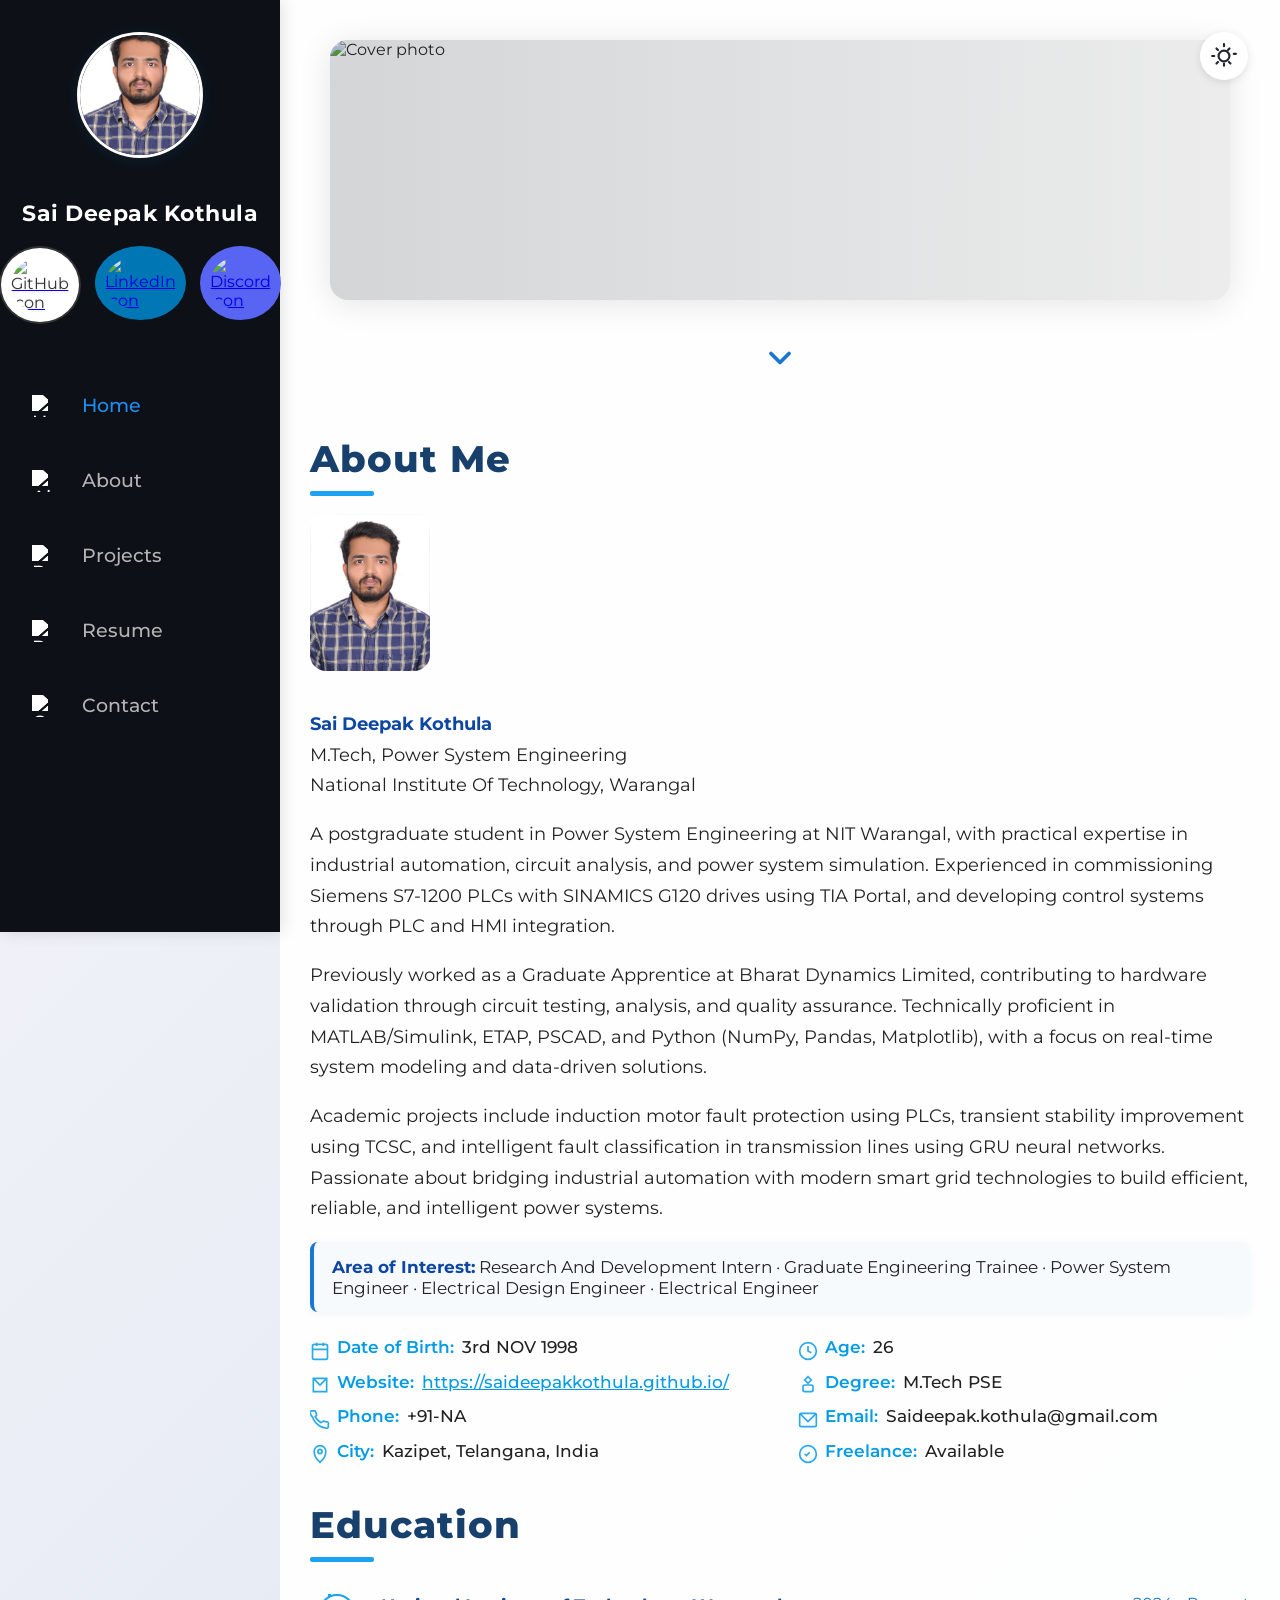
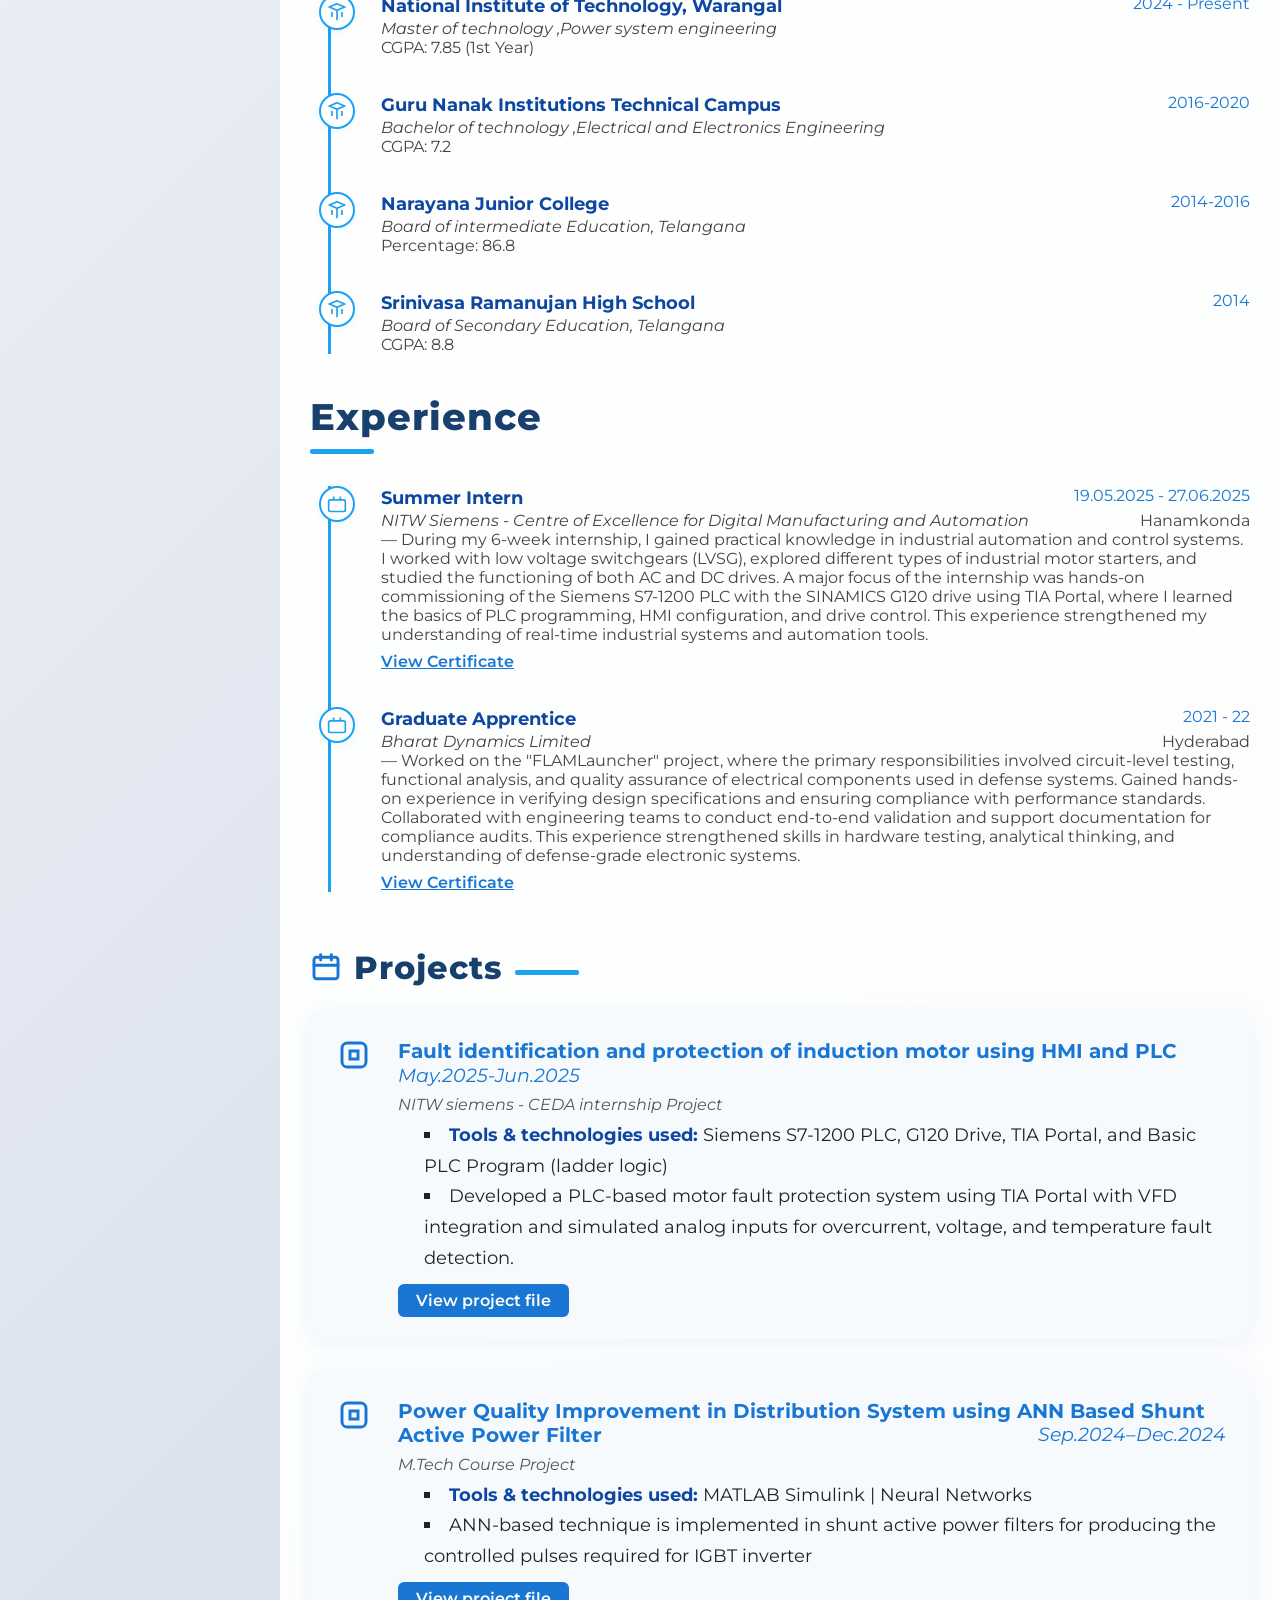
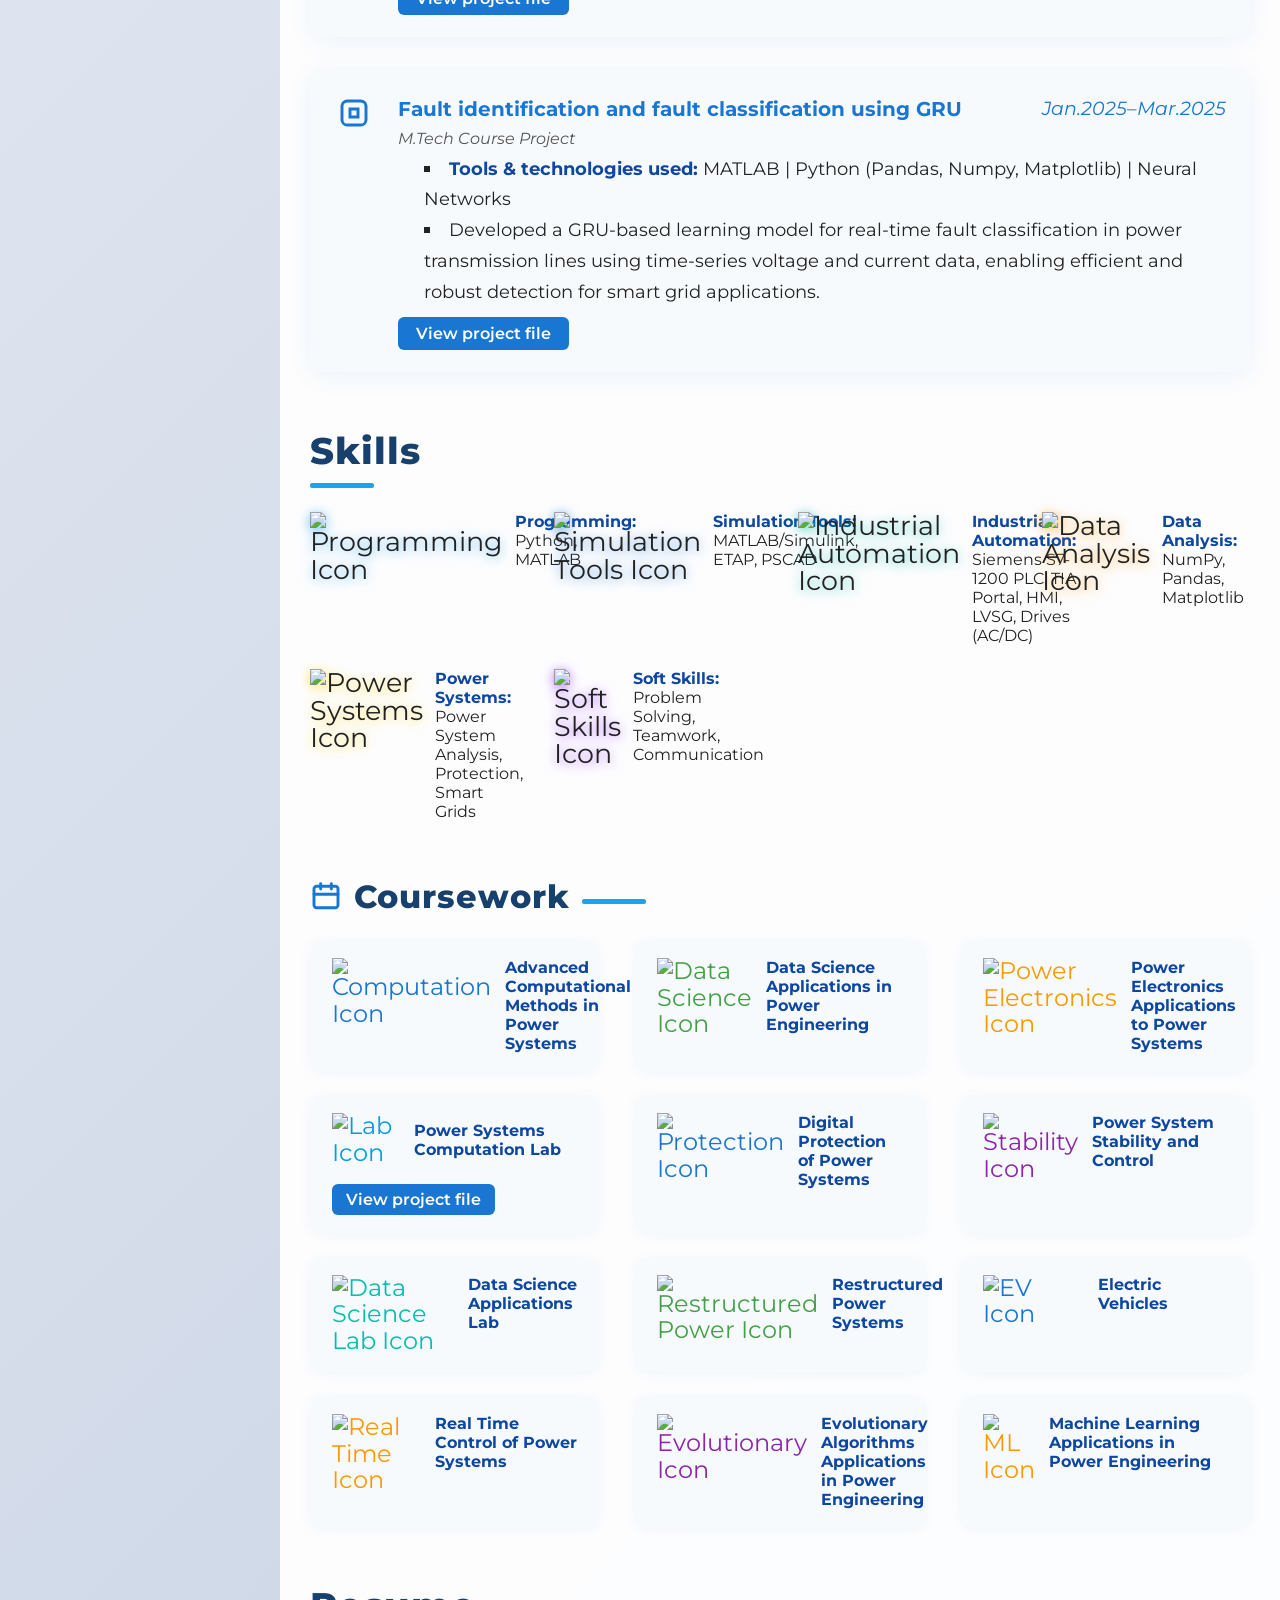
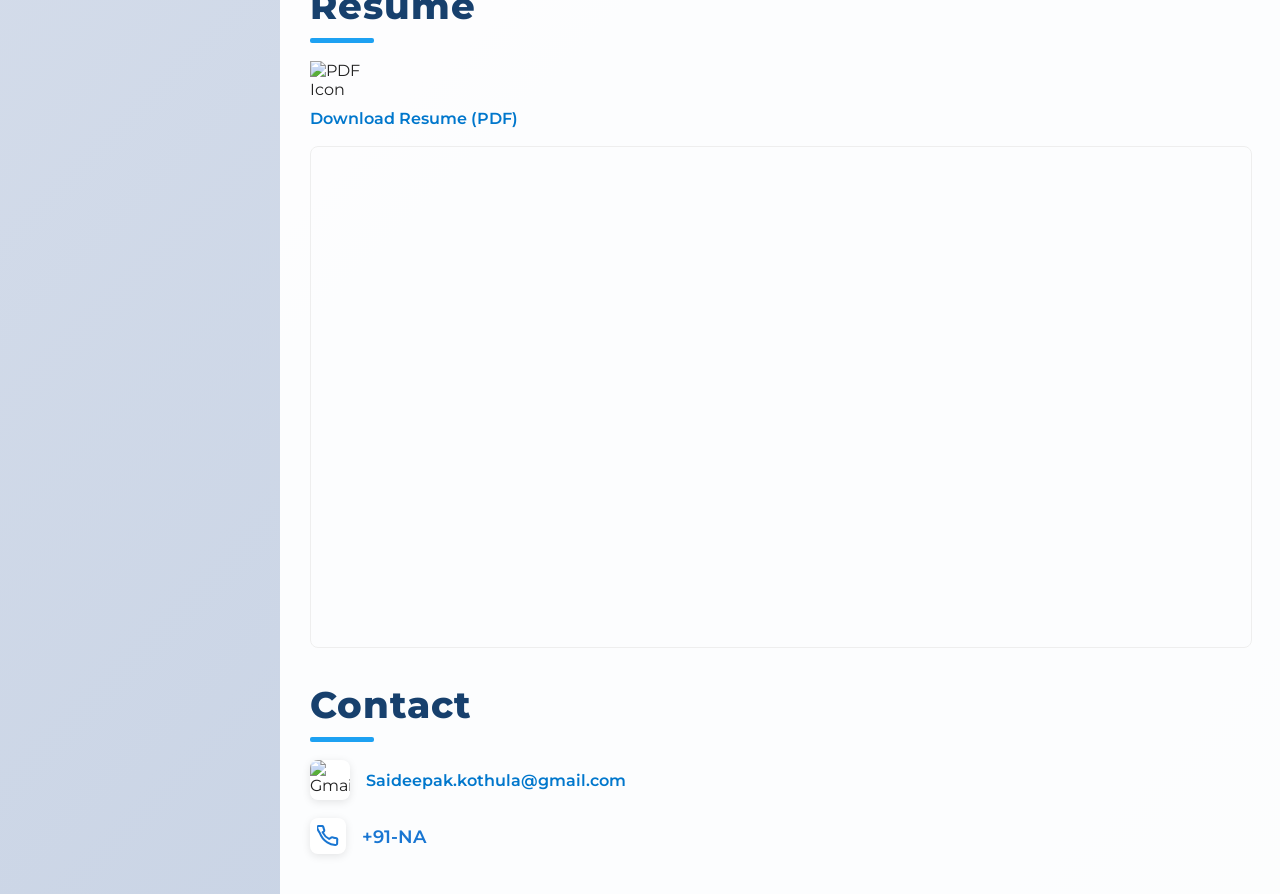
==== commit e89500d8: "Add files via upload" ====
--- a/index.html
+++ b/index.html
@@ -33,13 +33,13 @@
       <svg id="close-icon" width="32" height="32" viewBox="0 0 24 24" fill="none" stroke="#fff" stroke-width="2.5" stroke-linecap="round" stroke-linejoin="round" style="display:none;"><line x1="18" y1="6" x2="6" y2="18"/><line x1="6" y1="6" x2="18" y2="18"/></svg>
     </button>
     <aside class="sidebar" id="sidebar" tabindex="-1" aria-label="Main navigation">
-        <div id="home" style="background:#13161a;"></div>
+        <div id="home"></div>
         <!-- Profile photo in navigation bar (no animation) -->
-        <div style="display:flex;justify-content:center;align-items:center;margin-bottom:24px;background:#13161a;">
+        <div style="display:flex;justify-content:center;align-items:center;margin-bottom:24px;">
           <img src="photo.jpg" alt="Saideepak Kothula profile photo" class="profile-img" style="border-radius:50%;width:120px;height:120px;object-fit:cover;box-shadow:0 2px 16px rgba(25,118,210,0.12);" />
         </div>
-        <h1 style="background:#13161a;">Sai Deepak Kothula</h1>
-        <div class="social-icons" style="background:#13161a;">
+        <h1>Sai Deepak Kothula</h1>
+        <div class="social-icons">
             <a href="https://github.com/saideepakkothula" target="_blank" rel="noopener" aria-label="GitHub">
                 <img src="https://cdn.jsdelivr.net/gh/simple-icons/simple-icons/icons/github.svg" alt="GitHub icon">
             </a>
@@ -50,7 +50,7 @@
                 <img src="https://cdn.jsdelivr.net/gh/simple-icons/simple-icons/icons/discord.svg" alt="Discord icon">
             </a>
         </div>
-        <nav class="sidebar-nav" style="background:#13161a;">
+        <nav class="sidebar-nav" role="navigation">
             <a href="#home" class="sidebar-nav-home active"><img src="https://cdn.jsdelivr.net/npm/@mdi/svg/svg/home.svg" alt="Home" class="icon" style="filter: brightness(0) invert(1);"> Home</a>
             <a href="#about"><img src="https://cdn.jsdelivr.net/npm/@mdi/svg/svg/account.svg" alt="About" class="icon" style="filter: brightness(0) invert(1);"> About</a>
             <a href="#projects"><img src="https://cdn.jsdelivr.net/npm/@mdi/svg/svg/server.svg" alt="Projects" class="icon" style="filter: brightness(0) invert(1);"> Projects</a>
@@ -59,51 +59,7 @@
         </nav>
     </aside>
     <div id="sidebar-overlay"></div>
-    <script>
-    // Sidebar toggle logic for mobile (hamburger/X icon)
-    (function() {
-      var sidebarToggle = document.getElementById('sidebar-toggle');
-      var sidebar = document.getElementById('sidebar');
-      var overlay = document.getElementById('sidebar-overlay');
-      var hamburgerIcon = document.getElementById('hamburger-icon');
-      var closeIcon = document.getElementById('close-icon');
-      if (!sidebarToggle || !sidebar || !overlay) return;
-      function openSidebar() {
-        sidebar.classList.add('open');
-        overlay.classList.add('active');
-        sidebarToggle.setAttribute('aria-expanded', 'true');
-        hamburgerIcon.style.display = 'none';
-        closeIcon.style.display = 'block';
-      }
-      function closeSidebar() {
-        sidebar.classList.remove('open');
-        overlay.classList.remove('active');
-        sidebarToggle.setAttribute('aria-expanded', 'false');
-        hamburgerIcon.style.display = 'block';
-        closeIcon.style.display = 'none';
-      }
-      sidebarToggle.addEventListener('click', function() {
-        if (sidebar.classList.contains('open')) {
-          closeSidebar();
-        } else {
-          openSidebar();
-        }
-      });
-      overlay.addEventListener('click', closeSidebar);
-      // Close sidebar on nav link click (mobile)
-      document.querySelectorAll('.sidebar-nav a').forEach(function(link) {
-        link.addEventListener('click', function() {
-          if (window.innerWidth <= 900) closeSidebar();
-        });
-      });
-      // On resize, if desktop, ensure sidebar is closed and hamburger shown
-      window.addEventListener('resize', function() {
-        if (window.innerWidth > 900) {
-          closeSidebar();
-        }
-      });
-    })();
-    </script>
+    <!-- Sidebar toggle logic handled by sidebar-mobile.js -->
     <div class="container">
         <!-- Cover Photo before About Me section -->
         <div id="cover-photo" style="width:100%;max-width:900px;margin:0 auto 32px auto;overflow:hidden;border-radius:18px;box-shadow:0 4px 32px rgba(0,0,0,0.10);">
--- a/style.css
+++ b/style.css
@@ -1,11 +1,22 @@
+/* Ensure sidebar navigation container is always transparent */
+.sidebar-nav {
+    background: none !important;
+    box-shadow: none !important;
+    border: none !important;
+}
+body.dark-mode .sidebar-nav {
+    background: none !important;
+    box-shadow: none !important;
+    border: none !important;
+}
 /* --- Mobile Sidebar Overlay & Hamburger --- */
 @media (max-width: 900px) {
   #sidebar-toggle {
     display: flex !important;
     position: fixed;
     top: 18px;
-    right: 18px;
-    left: auto;
+    left: 18px;
+    right: auto;
     z-index: 10002;
     flex-direction: column;
     align-items: center;
@@ -19,17 +30,17 @@
   }
   .sidebar {
     position: fixed !important;
-    right: 0;
-    left: auto !important;
+    left: 0;
+    right: auto !important;
     top: 0;
     width: 80vw !important;
     max-width: 340px !important;
     min-width: 0 !important;
     height: 100vh !important;
     z-index: 10001 !important;
-    background: #fff;
-    box-shadow: -2px 0 24px rgba(0,0,0,0.18);
-    transform: translateX(100%);
+    background: #0d1117 !important;
+    box-shadow: 2px 0 24px rgba(0,0,0,0.18);
+    transform: translateX(-100%);
     transition: transform 0.32s cubic-bezier(.4,0,.2,1);
     display: flex;
     flex-direction: column;
@@ -148,7 +159,7 @@
     border-bottom: none;
     width: 100%;
     min-width: 0;
-    background: rgba(35, 39, 47, 0.18);
+    background: transparent;
     min-height: 43px;
     line-height: 1.22;
     gap: 14px;
@@ -162,7 +173,19 @@
   .sidebar-nav a.active, .sidebar-nav a:hover {
     border-left: none;
     border-bottom: none;
-    background: #23272f;
+    background: transparent;
+@media (max-width: 900px) {
+  .sidebar-nav a {
+    background: transparent !important;
+    border-bottom: none !important;
+    box-shadow: none !important;
+  }
+  .sidebar-nav a.active, .sidebar-nav a:hover {
+    background: transparent !important;
+    border-bottom: none !important;
+    box-shadow: none !important;
+  }
+}
   }
   .profile-img {
     width: 60px !important;
@@ -366,16 +389,7 @@
 }
 
 /* Focus Styles for Accessibility */
-.sidebar-nav a:focus {
-  outline: 2px solid #1da1f2;
-  outline-offset: 2px;
-  background: #e3f2fd;
-  color: #17406d;
-}
-body.dark-mode .sidebar-nav a:focus {
-  background: #23272f;
-  color: #1f8ef1;
-}
+/* Removed focus outline and background for sidebar-nav links */
 
 /* Smoother Section Scroll */
 html {
@@ -455,13 +469,13 @@
 }
 
 body.dark-mode .sidebar-nav a {
-    background: rgba(35, 39, 47, 0.55);
+    background: none;
     color: #b3b3b3;
 }
 body.dark-mode .sidebar-nav a.active, body.dark-mode .sidebar-nav a:hover {
     color: #1f8ef1;
-    background: #23272f;
-    border-left: 4px solid #1f8ef1;
+    background: transparent;
+    border-left: none;
 }
 
 body.dark-mode .social-icons a img {
@@ -654,7 +668,7 @@
 .contact a:hover {
     text-decoration: underline;
 }
-.sidebar {
+  .sidebar {
     width: 280px;
     background: #0d1117;
     color: #fff;
@@ -669,7 +683,7 @@
     box-shadow: 2px 0 16px rgba(0,0,0,0.12);
     z-index: 100;
     text-shadow: 0 1px 2px rgba(0,0,0,0.12);
-}
+  }
 body.dark-mode .sidebar {
     color: #fff;
     text-shadow: 0 1px 2px rgba(0,0,0,0.32);
@@ -749,12 +763,12 @@
     border-top: none;
     border-radius: 16px;
     margin-bottom: 10px;
-    background: none;
+    background: none !important;
     box-shadow: none;
 }
 .sidebar-nav a.active, .sidebar-nav a:hover {
     color: #1f8ef1;
-    background: none;
+    background: none !important;
     border-left: none;
     border-bottom: none;
     border-right: none;
@@ -779,6 +793,7 @@
         padding: 16px 0;
         position: static;
         box-shadow: none;
+        background: #0d1117 !important;
     }
     .sidebar-nav {
         flex-direction: row;
@@ -825,3 +840,1421 @@
   0% { opacity: 0; transform: translateY(30px); }
   100% { opacity: 1; transform: translateY(0); }
 }
+
+/* --- Mobile Sidebar Overlay & Hamburger --- */
+@media (max-width: 900px) {
+  #sidebar-toggle {
+    display: flex !important;
+    position: fixed;
+    top: 18px;
+    left: 18px;
+    right: auto;
+    z-index: 10002;
+    flex-direction: column;
+    align-items: center;
+    background: #23283a !important;
+    box-shadow: 0 2px 8px rgba(0,0,0,0.10);
+    border-radius: 50%;
+    width: 48px;
+    height: 48px;
+    justify-content: center;
+    padding: 0;
+  }
+  .sidebar {
+    position: fixed !important;
+    left: 0;
+    right: auto !important;
+    top: 0;
+    width: 80vw !important;
+    max-width: 340px !important;
+    min-width: 0 !important;
+    height: 100vh !important;
+    z-index: 10001 !important;
+    background: #0d1117 !important;
+    box-shadow: 2px 0 24px rgba(0,0,0,0.18);
+    transform: translateX(-100%);
+    transition: transform 0.32s cubic-bezier(.4,0,.2,1);
+    display: flex;
+    flex-direction: column;
+    align-items: flex-start;
+    padding: 32px 0 0 0;
+  }
+  .sidebar.open {
+    transform: translateX(0);
+  }
+  /* .sidebar.open handled above */
+  #sidebar-overlay {
+    display: none;
+    position: fixed;
+    top: 0; left: 0; width: 100vw; height: 100vh;
+    background: rgba(24,28,36,0.55);
+    z-index: 10000;
+    transition: opacity 0.2s;
+  }
+  #sidebar-overlay.active {
+    display: block;
+    opacity: 1;
+  }
+  /* Make sidebar close when clicking the toggle button again */
+  /* You must handle the JS for toggling open/close on the same button */
+}
+@media (max-width: 900px) {
+  .container {
+    margin-left: 0 !important;
+    margin-top: 0 !important;
+    width: 100vw !important;
+    max-width: 100vw !important;
+    overflow-x: hidden;
+    box-sizing: border-box;
+  }
+}
+body.dark-mode .sidebar {
+  background: #181c24 !important;
+}
+@media (max-width: 900px) {
+  body.dark-mode .sidebar {
+    background: #181c24 !important;
+    box-shadow: 2px 0 24px rgba(0,0,0,0.32) !important;
+  }
+  #sidebar-toggle {
+    background: #23283a !important;
+  }
+  #sidebar-toggle svg {
+    stroke: #90caf9 !important;
+  }
+  #sidebar-overlay {
+    background: rgba(24,28,36,0.75) !important;
+  }
+}
+/* Welcome animation photo dark mode fix */
+body.dark-mode #welcome-animation {
+  background: rgba(24,28,36,0.98) !important;
+}
+body.dark-mode #welcome-animation img {
+  filter: blur(2px) brightness(0.8) !important;
+  box-shadow: 0 4px 32px rgba(0,0,0,0.25) !important;
+}
+body.dark-mode #welcome-animation h1 {
+  color: #fff !important;
+}
+/* Dark mode for Area of Interest box in About section */
+body.dark-mode .fade-in-section > div[style*="background:#f7fafd"] {
+  background: #23283a !important;
+  color: #e3eafc !important;
+  border-left: 4px solid #90caf9 !important;
+  box-shadow: 0 2px 8px rgba(25,118,210,0.13) !important;
+}
+body.dark-mode .fade-in-section > div[style*="background:#f7fafd"] strong {
+  color: #90caf9 !important;
+}
+/* Responsive Design for Mobile Comfort */
+@media (max-width: 900px) {
+  .container {
+    max-width: 100vw;
+    padding: 0 8px;
+  }
+  /* Remove duplicate/left:0 sidebar for mobile, keep only right:0 version above */
+  #theme-toggle-btn {
+    position: fixed;
+    top: 74px;
+    right: 18px;
+    z-index: 200;
+    background: rgba(255,255,255,0.85);
+    border: none;
+    border-radius: 50%;
+    width: 48px;
+    height: 48px;
+    box-shadow: 0 2px 8px rgba(0,0,0,0.10);
+    cursor: pointer;
+    display: flex;
+    align-items: center;
+    justify-content: center;
+    transition: background 0.2s;
+  }
+  .sidebar.open {
+    transform: translateX(0);
+  }
+  .sidebar-nav {
+    display: flex;
+    flex-direction: column !important;
+    gap: 10px;
+    width: auto;
+    margin: 0;
+    padding: 0;
+  }
+  .sidebar-nav a {
+    font-size: 1.125em;
+    padding: 0 16px 0 20px;
+    border-radius: 14px;
+    margin: 0 0 7px 0;
+    border-left: none;
+    border-bottom: none;
+    width: 100%;
+    min-width: 0;
+    background: transparent;
+    min-height: 43px;
+    line-height: 1.22;
+    gap: 14px;
+  }
+  .sidebar-nav .icon {
+    width: 25px;
+    height: 25px;
+    margin-right: 11px;
+    flex-shrink: 0;
+  }
+  .sidebar-nav a.active, .sidebar-nav a:hover {
+    border-left: none;
+    border-bottom: none;
+    background: transparent;
+@media (max-width: 900px) {
+  .sidebar-nav a {
+    background: transparent !important;
+    border-bottom: none !important;
+    box-shadow: none !important;
+  }
+  .sidebar-nav a.active, .sidebar-nav a:hover {
+    background: transparent !important;
+    border-bottom: none !important;
+    box-shadow: none !important;
+  }
+}
+  }
+  .profile-img {
+    width: 60px !important;
+    height: 60px !important;
+    margin-bottom: 0 !important;
+  }
+  .social-icons {
+    display: none;
+  }
+  #animated-blob {
+    display: none;
+  }
+}
+
+@media (max-width: 700px) {
+  .container {
+    padding: 0 2vw;
+  }
+  #cover-photo img {
+    height: 120px !important;
+  }
+  .projects-vertical {
+    gap: 18px !important;
+  }
+  .project-card {
+    flex-direction: column !important;
+    gap: 10px !important;
+    padding: 18px 10px 14px 10px !important;
+  }
+  .skills-grid, .coursework-grid {
+    grid-template-columns: 1fr !important;
+    gap: 14px !important;
+  }
+  .timeline-step {
+    flex-direction: column !important;
+    align-items: flex-start !important;
+    padding: 10px 0 !important;
+  }
+  .personal-info-grid {
+    grid-template-columns: 1fr !important;
+    gap: 10px !important;
+  }
+  section {
+    margin-top: 32px !important;
+  }
+  h2 {
+    font-size: 1.3em !important;
+  }
+}
+/* Timeline step fade-in and slide-in animation */
+/* Dark mode for project cards and coursework cards */
+body.dark-mode .project-card,
+body.dark-mode .projects-vertical > .project-card {
+  background: #23283a !important;
+  color: #e3eafc;
+}
+body.dark-mode .project-card h3 {
+  color: #90caf9;
+}
+body.dark-mode .project-card ul {
+  color: #b0bec5;
+}
+body.dark-mode .coursework-grid > div {
+  background: #23283a !important;
+  color: #e3eafc !important;
+  border: 1px solid #23283a !important;
+  box-shadow: 0 2px 12px rgba(25,118,210,0.10) !important;
+}
+body.dark-mode .coursework-grid strong {
+  color: #90caf9 !important;
+}
+body.dark-mode .coursework-grid span,
+body.dark-mode .coursework-grid div {
+  color: #e3eafc !important;
+}
+body.dark-mode .coursework-grid img {
+  filter: brightness(0.9) invert(0.85);
+}
+body.dark-mode .skills-grid > div {
+  background: #23283a !important;
+  color: #e3eafc;
+}
+.timeline-step {
+  opacity: 0;
+  transform: translateY(40px);
+  transition: opacity 0.7s cubic-bezier(.4,0,.2,1), transform 0.7s cubic-bezier(.4,0,.2,1);
+  will-change: opacity, transform;
+}
+.timeline-step.visible {
+  opacity: 1;
+  transform: none;
+}
+/* Fade-in and slide-up animation for sections */
+.fade-in-section {
+  opacity: 0;
+  transform: translateY(40px);
+  transition: opacity 0.7s cubic-bezier(.4,0,.2,1), transform 0.7s cubic-bezier(.4,0,.2,1);
+  will-change: opacity, transform;
+}
+.fade-in-section.visible {
+  opacity: 1;
+  transform: none;
+}
+/* Timeline / Stepper Styles */
+.timeline {
+  position: relative;
+  margin: 32px 0 32px 18px;
+  padding-left: 32px;
+  border-left: 3px solid #1da1f2;
+}
+.timeline-step {
+  position: relative;
+  margin-bottom: 36px;
+  padding-left: 18px;
+}
+.timeline-step:last-child {
+  margin-bottom: 0;
+}
+.timeline-icon {
+  position: absolute;
+  left: -44px;
+  top: 0;
+  width: 32px;
+  height: 32px;
+  background: #fff;
+  border: 2.5px solid #1da1f2;
+  border-radius: 50%;
+  display: flex;
+  align-items: center;
+  justify-content: center;
+  box-shadow: 0 2px 8px rgba(29,161,242,0.08);
+  color: #1da1f2;
+  font-size: 1.3em;
+  z-index: 1;
+}
+.timeline-step .timeline-title {
+  font-weight: 700;
+  color: #17406d;
+  font-size: 1.13em;
+}
+.timeline-step .timeline-period {
+  color: #1976d2;
+  font-size: 0.98em;
+  margin-bottom: 4px;
+  display: block;
+}
+.timeline-step .timeline-desc {
+  color: #444;
+  font-size: 1em;
+  margin-top: 2px;
+}
+body.dark-mode .timeline {
+  border-left: 3px solid #1f8ef1;
+}
+body.dark-mode .timeline-icon {
+  background: #23272f;
+  border-color: #1f8ef1;
+  color: #1f8ef1;
+}
+body.dark-mode .timeline-step .timeline-title {
+  color: #fff;
+}
+body.dark-mode .timeline-step .timeline-period {
+  color: #63b3ed;
+}
+body.dark-mode .timeline-step .timeline-desc {
+  color: #e3eaf7;
+}
+
+/* Personal Info Icons */
+.personal-info-grid .pi-icon {
+  width: 20px;
+  height: 20px;
+  margin-right: 7px;
+  vertical-align: middle;
+  opacity: 0.85;
+  display: inline-block;
+  position: relative;
+  top: 2px;
+}
+/* Responsive Cover Photo Height */
+#cover-photo img {
+  height: 260px;
+}
+@media (max-width: 600px) {
+  #cover-photo img {
+    height: 140px;
+  }
+}
+
+/* Subtle Overlay for Cover Photo */
+#cover-photo {
+  position: relative;
+}
+#cover-photo::after {
+  content: '';
+  position: absolute;
+  left: 0; top: 0; width: 100%; height: 100%;
+  background: linear-gradient(90deg, rgba(24,28,36,0.18) 0%, rgba(24,28,36,0.08) 100%);
+  pointer-events: none;
+}
+
+/* Focus Styles for Accessibility */
+/* Remove all focus outlines and backgrounds for sidebar-nav links */
+.sidebar-nav a:focus {
+  outline: none !important;
+  box-shadow: none !important;
+  background: none !important;
+  color: inherit !important;
+}
+body.dark-mode .sidebar-nav a:focus {
+  outline: none !important;
+  box-shadow: none !important;
+  background: none !important;
+  color: inherit !important;
+}
+
+/* Smoother Section Scroll */
+html {
+  scroll-behavior: smooth;
+}
+/* Personal Info Grid for About Me */
+.personal-info-grid {
+    display: grid;
+    grid-template-columns: 1fr 1fr;
+    gap: 12px 36px;
+    margin: 24px 0 10px 0;
+    font-size: 1.08em;
+}
+.personal-info-grid .pi-label {
+    color: #039be5;
+    font-weight: 600;
+    margin-right: 4px;
+    font-family: 'Montserrat', Arial, sans-serif;
+}
+.personal-info-grid .pi-value {
+    color: #222;
+    font-weight: 500;
+    font-family: 'Montserrat', Arial, sans-serif;
+}
+.personal-info-grid a.pi-value {
+    color: #039be5;
+    text-decoration: underline;
+    word-break: break-all;
+}
+body {
+    font-family: 'Montserrat', Arial, sans-serif;
+    margin: 0;
+    background: linear-gradient(135deg, #f5f6fa 0%, #c3cfe2 100%);
+    color: #222;
+    min-height: 100vh;
+    width: 100vw;
+    overflow-x: hidden;
+    transition: background 0.3s, color 0.3s;
+}
+
+body.dark-mode {
+    background: linear-gradient(135deg, #181c24 0%, #23272f 100%);
+    color: #e3eaf7;
+}
+
+body.dark-mode .container {
+    background: rgba(24,28,36,0.97);
+}
+
+body.dark-mode h2 {
+    color: #fff;
+}
+
+body.dark-mode h2::after {
+    background: #1f8ef1;
+}
+
+body.dark-mode .project {
+    background: linear-gradient(120deg, #23272f 0%, #181c24 100%);
+    border: 1px solid #23272f;
+}
+
+body.dark-mode .project h3,
+body.dark-mode .project a {
+    color: #1f8ef1;
+}
+
+body.dark-mode .project a:hover {
+    color: #63b3ed;
+}
+
+body.dark-mode .sidebar {
+    background: #181c24;
+    color: #fff;
+    text-shadow: 0 1px 2px rgba(0,0,0,0.32);
+    box-shadow: 2px 0 16px rgba(0,0,0,0.32);
+}
+
+body.dark-mode .sidebar-nav a {
+    background: none;
+    color: #b3b3b3;
+}
+body.dark-mode .sidebar-nav a.active, body.dark-mode .sidebar-nav a:hover {
+    color: #1f8ef1;
+    background: transparent;
+    border-left: none;
+}
+
+body.dark-mode .social-icons a img {
+    filter: grayscale(0.2) brightness(0.9);
+}
+
+body.dark-mode .personal-info-grid .pi-label {
+    color: #63b3ed;
+}
+
+body.dark-mode .personal-info-grid .pi-value {
+    color: #e3eaf7;
+}
+
+body.dark-mode .personal-info-grid a.pi-value {
+    color: #1f8ef1;
+}
+
+body.dark-mode .container a {
+    color: #63b3ed;
+}
+body.dark-mode .container a:hover {
+    color: #1f8ef1;
+}
+body.dark-mode .contact a {
+    color: #63b3ed;
+}
+body.dark-mode .contact a:hover {
+    color: #1f8ef1;
+}
+/* Fixed: removed stray closing brace after dark mode rules */
+header {
+    background: rgba(34,34,34,0.95);
+    color: #fff;
+    padding: 40px 0 20px 0;
+    text-align: center;
+    box-shadow: 0 4px 24px rgba(0,0,0,0.10);
+    position: relative;
+    text-shadow: 0 1px 2px rgba(0,0,0,0.12);
+}
+.profile-img {
+    width: 120px;
+    height: 120px;
+    border-radius: 50%;
+    object-fit: cover;
+    border: 4px solid #fff;
+    box-shadow: 0 2px 12px rgba(0,0,0,0.10);
+    margin-bottom: 16px;
+}
+header h1 {
+    margin: 0;
+    font-size: 2.5em;
+    letter-spacing: 2px;
+}
+header p {
+    margin: 10px 0 0 0;
+    font-size: 1.2em;
+    color: #aaa;
+}
+nav {
+    background: #333;
+    text-align: center;
+    box-shadow: 0 2px 8px rgba(0,0,0,0.05);
+}
+nav a {
+    color: #fff;
+    text-decoration: none;
+    display: inline-block;
+    padding: 15px 30px;
+    font-weight: 700;
+    transition: background 0.2s, color 0.2s;
+    border-radius: 4px 4px 0 0;
+}
+nav a:hover {
+    background: #0077cc;
+    color: #fff;
+}
+/* Remove duplicate/empty .container rule above */
+.container {
+width: calc(100vw - 280px);
+max-width: calc(100vw - 280px);
+min-height: 100vh;
+margin: 0 0 0 280px;
+background: rgba(255,255,255,0.95);
+box-shadow: none;
+border-radius: 0;
+padding: 40px 30px;
+display: block;
+overflow-x: hidden;
+box-sizing: border-box;
+}
+h2 {
+    color: #17406d;
+    font-size: 2.3em;
+    font-weight: 800;
+    letter-spacing: 1px;
+    margin-top: 0;
+    margin-bottom: 18px;
+    text-align: left;
+    font-family: 'Montserrat', Arial, sans-serif;
+    position: relative;
+}
+h2::after {
+    content: '';
+    display: block;
+    width: 64px;
+    height: 5px;
+    background: #1da1f2;
+    border-radius: 2px;
+    margin-top: 10px;
+    margin-left: 0;
+}
+
+.container p, .container li {
+    font-size: 1.13em;
+    color: #222;
+    line-height: 1.7;
+    font-family: 'Montserrat', Arial, sans-serif;
+}
+body.dark-mode .container p,
+body.dark-mode .container li {
+    color: #fff;
+}
+
+.container strong {
+    color: #0d47a1;
+    font-weight: 700;
+}
+body.dark-mode .container strong {
+    color: #fff;
+}
+
+.container ul {
+    margin-bottom: 18px;
+}
+
+.container a {
+    color: #1976d2;
+    font-weight: 600;
+    text-decoration: none;
+    transition: color 0.2s;
+}
+.container a:hover {
+    color: #0d47a1;
+    text-decoration: underline;
+}
+.projects {
+    display: grid;
+    grid-template-columns: repeat(auto-fit, minmax(270px, 1fr));
+    gap: 32px;
+    margin-top: 24px;
+}
+.project {
+    background: linear-gradient(120deg, #e0eafc 0%, #cfdef3 100%);
+    border-radius: 12px;
+    padding: 28px 20px;
+    box-shadow: 0 2px 16px rgba(0,0,0,0.08);
+    transition: transform 0.2s, box-shadow 0.2s;
+    border: 1px solid #e0eafc;
+    position: relative;
+}
+.project:hover {
+    transform: translateY(-8px) scale(1.03);
+    box-shadow: 0 8px 32px rgba(0,0,0,0.13);
+    border-color: #b6c6e6;
+}
+.project h3 {
+    margin-top: 0;
+    color: #0077cc;
+}
+body.dark-mode .project h3 {
+    color: #fff;
+}
+.project a {
+    color: #0077cc;
+    font-weight: 600;
+    text-decoration: none;
+    transition: text-decoration 0.2s;
+}
+.project a:hover {
+    text-decoration: underline;
+}
+.contact {
+    margin-top: 30px;
+}
+.contact a {
+    color: #0077cc;
+    text-decoration: none;
+}
+.contact a:hover {
+    text-decoration: underline;
+}
+  .sidebar {
+    width: 280px;
+    background: #0d1117;
+    color: #fff;
+    min-height: 100vh;
+    padding: 32px 0 0 0;
+    display: flex;
+    flex-direction: column;
+    align-items: center;
+    position: fixed;
+    left: 0;
+    top: 0;
+    box-shadow: 2px 0 16px rgba(0,0,0,0.12);
+    z-index: 100;
+    text-shadow: 0 1px 2px rgba(0,0,0,0.12);
+  }
+body.dark-mode .sidebar {
+    color: #fff;
+    text-shadow: 0 1px 2px rgba(0,0,0,0.32);
+}
+.sidebar .profile-img {
+    width: 100px;
+    height: 100px;
+    border-radius: 50%;
+    object-fit: cover;
+    border: 3px solid #fff;
+    box-shadow: 0 2px 8px rgba(0,0,0,0.10);
+    margin-bottom: 18px;
+}
+.sidebar h1 {
+    font-size: 1.35em;
+    margin: 0 0 20px 0;
+    font-weight: 700;
+    letter-spacing: 0.5px;
+}
+.social-icons {
+    display: flex;
+    gap: 14px;
+    margin-bottom: 26px;
+}
+.social-icons a img {
+    width: 44px;
+    height: 44px;
+    border-radius: 50%;
+    background: #23272f;
+    filter: brightness(1.1) contrast(1.2);
+}
+.social-icons a[aria-label="GitHub"] img {
+    background: #fff !important;
+    border: 2px solid #333 !important;
+    color: #333 !important;
+}
+.social-icons a[aria-label="LinkedIn"] img {
+    background: #0077b5 !important;
+}
+.social-icons a img {
+    padding: 10px;
+    filter: none;
+    border: none;
+    box-shadow: none;
+    transition: transform 0.2s, box-shadow 0.2s, filter 0.2s;
+    object-fit: contain;
+    box-sizing: border-box;
+}
+.social-icons a[aria-label="Twitter"] img { background: #1da1f2; }
+/* Add Discord icon background if needed */
+.social-icons a[aria-label="Discord"] img { background: #5865F2; }
+.social-icons a:hover img {
+    transform: scale(1.18);
+    box-shadow: 0 2px 8px rgba(0,0,0,0.18);
+    filter: grayscale(0) brightness(1) opacity(1);
+}
+.sidebar-nav {
+    display: flex;
+    flex-direction: column;
+    width: 100%;
+    margin-top: 28px;
+    gap: 10px;
+}
+.sidebar-nav a {
+    color: #b3b3b3;
+    text-decoration: none;
+    font-size: 1.18em;
+    font-weight: 500;
+    padding: 16px 32px;
+    display: inline-flex;
+    align-items: center;
+    gap: 18px;
+    transition: background 0.2s, color 0.2s;
+    border-left: none;
+    border-bottom: none;
+    border-right: none;
+    border-top: none;
+    border-radius: 16px;
+    margin-bottom: 10px;
+    background: none !important;
+    box-shadow: none;
+}
+.sidebar-nav a.active, .sidebar-nav a:hover {
+    color: #1f8ef1;
+    background: none !important;
+    border-left: none;
+    border-bottom: none;
+    border-right: none;
+    border-top: none;
+    box-shadow: none;
+}
+.sidebar-nav .icon {
+    width: 22px;
+    height: 22px;
+    filter: none;
+    margin-right: 10px;
+}
+.sidebar-nav a.active .icon, .sidebar-nav a:hover .icon {
+    filter: drop-shadow(0 0 2px #1f8ef1);
+}
+@media (max-width: 900px) {
+    .sidebar {
+        width: 100vw;
+        min-height: auto;
+        flex-direction: row;
+        justify-content: flex-start;
+        padding: 16px 0;
+        position: static;
+        box-shadow: none;
+        background: #0d1117 !important;
+    }
+    .sidebar-nav {
+        flex-direction: row;
+        gap: 0;
+        margin-top: 0;
+    }
+    .sidebar-nav a {
+        padding: 9px 14px;
+        font-size: 1em;
+        border-left: none;
+        border-bottom: none;
+        box-shadow: none;
+    }
+    .sidebar-nav a.active, .sidebar-nav a:hover {
+        border-left: none;
+        border-bottom: none;
+        box-shadow: none;
+    }
+    .container {
+        margin-left: 0;
+        margin-top: 120px;
+        width: 100vw;
+        max-width: 100vw;
+        overflow-x: hidden;
+        box-sizing: border-box;
+    }
+}
+body.dark-mode .about,
+body.dark-mode .about *,
+body.dark-mode .about-text,
+body.dark-mode .about-text * {
+    color: #fff !important;
+}
+@keyframes bounceDown {
+  0%, 100% { transform: translateY(0); }
+  50% { transform: translateY(18px); }
+}
+@keyframes zoomInPhoto {
+  0% { transform: scale(1.15); filter: blur(8px) brightness(0.5); }
+  80% { filter: blur(2px) brightness(0.8); }
+  100% { transform: scale(1); filter: blur(2px) brightness(0.8); }
+}
+@keyframes fadeInText {
+  0% { opacity: 0; transform: translateY(30px); }
+  100% { opacity: 1; transform: translateY(0); }
+}
+
+/* --- Mobile Sidebar Overlay & Hamburger --- */
+@media (max-width: 900px) {
+  #sidebar-toggle {
+    display: flex !important;
+    position: fixed;
+    top: 18px;
+    left: 18px;
+    right: auto;
+    z-index: 10002;
+    flex-direction: column;
+    align-items: center;
+    background: #23283a !important;
+    box-shadow: 0 2px 8px rgba(0,0,0,0.10);
+    border-radius: 50%;
+    width: 48px;
+    height: 48px;
+    justify-content: center;
+    padding: 0;
+  }
+  .sidebar {
+    position: fixed !important;
+    left: 0;
+    right: auto !important;
+    top: 0;
+    width: 80vw !important;
+    max-width: 340px !important;
+    min-width: 0 !important;
+    height: 100vh !important;
+    z-index: 10001 !important;
+    background: #0d1117 !important;
+    box-shadow: 2px 0 24px rgba(0,0,0,0.18);
+    transform: translateX(-100%);
+    transition: transform 0.32s cubic-bezier(.4,0,.2,1);
+    display: flex;
+    flex-direction: column;
+    align-items: flex-start;
+    padding: 32px 0 0 0;
+  }
+  .sidebar.open {
+    transform: translateX(0);
+  }
+  /* .sidebar.open handled above */
+  #sidebar-overlay {
+    display: none;
+    position: fixed;
+    top: 0; left: 0; width: 100vw; height: 100vh;
+    background: rgba(24,28,36,0.55);
+    z-index: 10000;
+    transition: opacity 0.2s;
+  }
+  #sidebar-overlay.active {
+    display: block;
+    opacity: 1;
+  }
+  /* Make sidebar close when clicking the toggle button again */
+  /* You must handle the JS for toggling open/close on the same button */
+}
+@media (max-width: 900px) {
+  .container {
+    margin-left: 0 !important;
+    margin-top: 0 !important;
+    width: 100vw !important;
+    max-width: 100vw !important;
+    overflow-x: hidden;
+    box-sizing: border-box;
+  }
+}
+body.dark-mode .sidebar {
+  background: #181c24 !important;
+}
+@media (max-width: 900px) {
+  body.dark-mode .sidebar {
+    background: #181c24 !important;
+    box-shadow: 2px 0 24px rgba(0,0,0,0.32) !important;
+  }
+  #sidebar-toggle {
+    background: #23283a !important;
+  }
+  #sidebar-toggle svg {
+    stroke: #90caf9 !important;
+  }
+  #sidebar-overlay {
+    background: rgba(24,28,36,0.75) !important;
+  }
+}
+/* Welcome animation photo dark mode fix */
+body.dark-mode #welcome-animation {
+  background: rgba(24,28,36,0.98) !important;
+}
+body.dark-mode #welcome-animation img {
+  filter: blur(2px) brightness(0.8) !important;
+  box-shadow: 0 4px 32px rgba(0,0,0,0.25) !important;
+}
+body.dark-mode #welcome-animation h1 {
+  color: #fff !important;
+}
+/* Dark mode for Area of Interest box in About section */
+body.dark-mode .fade-in-section > div[style*="background:#f7fafd"] {
+  background: #23283a !important;
+  color: #e3eafc !important;
+  border-left: 4px solid #90caf9 !important;
+  box-shadow: 0 2px 8px rgba(25,118,210,0.13) !important;
+}
+body.dark-mode .fade-in-section > div[style*="background:#f7fafd"] strong {
+  color: #90caf9 !important;
+}
+/* Responsive Design for Mobile Comfort */
+@media (max-width: 900px) {
+  .container {
+    max-width: 100vw;
+    padding: 0 8px;
+  }
+  /* Remove duplicate/left:0 sidebar for mobile, keep only right:0 version above */
+  #theme-toggle-btn {
+    position: fixed;
+    top: 74px;
+    right: 18px;
+    z-index: 200;
+    background: rgba(255,255,255,0.85);
+    border: none;
+    border-radius: 50%;
+    width: 48px;
+    height: 48px;
+    box-shadow: 0 2px 8px rgba(0,0,0,0.10);
+    cursor: pointer;
+    display: flex;
+    align-items: center;
+    justify-content: center;
+    transition: background 0.2s;
+  }
+  .sidebar.open {
+    transform: translateX(0);
+  }
+  .sidebar-nav {
+    display: flex;
+    flex-direction: column !important;
+    gap: 10px;
+    width: auto;
+    margin: 0;
+    padding: 0;
+  }
+  .sidebar-nav a {
+    font-size: 1.125em;
+    padding: 0 16px 0 20px;
+    border-radius: 14px;
+    margin: 0 0 7px 0;
+    border-left: none;
+    border-bottom: none;
+    width: 100%;
+    min-width: 0;
+    background: transparent;
+    min-height: 43px;
+    line-height: 1.22;
+    gap: 14px;
+  }
+  .sidebar-nav .icon {
+    width: 25px;
+    height: 25px;
+    margin-right: 11px;
+    flex-shrink: 0;
+  }
+  .sidebar-nav a.active, .sidebar-nav a:hover {
+    border-left: none;
+    border-bottom: none;
+    background: transparent;
+@media (max-width: 900px) {
+  .sidebar-nav a {
+    background: transparent !important;
+    border-bottom: none !important;
+    box-shadow: none !important;
+  }
+  .sidebar-nav a.active, .sidebar-nav a:hover {
+    background: transparent !important;
+    border-bottom: none !important;
+    box-shadow: none !important;
+  }
+}
+  }
+  .profile-img {
+    width: 60px !important;
+    height: 60px !important;
+    margin-bottom: 0 !important;
+  }
+  .social-icons {
+    display: none;
+  }
+  #animated-blob {
+    display: none;
+  }
+}
+
+@media (max-width: 700px) {
+  .container {
+    padding: 0 2vw;
+  }
+  #cover-photo img {
+    height: 120px !important;
+  }
+  .projects-vertical {
+    gap: 18px !important;
+  }
+  .project-card {
+    flex-direction: column !important;
+    gap: 10px !important;
+    padding: 18px 10px 14px 10px !important;
+  }
+  .skills-grid, .coursework-grid {
+    grid-template-columns: 1fr !important;
+    gap: 14px !important;
+  }
+  .timeline-step {
+    flex-direction: column !important;
+    align-items: flex-start !important;
+    padding: 10px 0 !important;
+  }
+  .personal-info-grid {
+    grid-template-columns: 1fr !important;
+    gap: 10px !important;
+  }
+  section {
+    margin-top: 32px !important;
+  }
+  h2 {
+    font-size: 1.3em !important;
+  }
+}
+/* Timeline step fade-in and slide-in animation */
+/* Dark mode for project cards and coursework cards */
+body.dark-mode .project-card,
+body.dark-mode .projects-vertical > .project-card {
+  background: #23283a !important;
+  color: #e3eafc;
+}
+body.dark-mode .project-card h3 {
+  color: #90caf9;
+}
+body.dark-mode .project-card ul {
+  color: #b0bec5;
+}
+body.dark-mode .coursework-grid > div {
+  background: #23283a !important;
+  color: #e3eafc !important;
+  border: 1px solid #23283a !important;
+  box-shadow: 0 2px 12px rgba(25,118,210,0.10) !important;
+}
+body.dark-mode .coursework-grid strong {
+  color: #90caf9 !important;
+}
+body.dark-mode .coursework-grid span,
+body.dark-mode .coursework-grid div {
+  color: #e3eafc !important;
+}
+body.dark-mode .coursework-grid img {
+  filter: brightness(0.9) invert(0.85);
+}
+body.dark-mode .skills-grid > div {
+  background: #23283a !important;
+  color: #e3eafc;
+}
+.timeline-step {
+  opacity: 0;
+  transform: translateY(40px);
+  transition: opacity 0.7s cubic-bezier(.4,0,.2,1), transform 0.7s cubic-bezier(.4,0,.2,1);
+  will-change: opacity, transform;
+}
+.timeline-step.visible {
+  opacity: 1;
+  transform: none;
+}
+/* Fade-in and slide-up animation for sections */
+.fade-in-section {
+  opacity: 0;
+  transform: translateY(40px);
+  transition: opacity 0.7s cubic-bezier(.4,0,.2,1), transform 0.7s cubic-bezier(.4,0,.2,1);
+  will-change: opacity, transform;
+}
+.fade-in-section.visible {
+  opacity: 1;
+  transform: none;
+}
+/* Timeline / Stepper Styles */
+.timeline {
+  position: relative;
+  margin: 32px 0 32px 18px;
+  padding-left: 32px;
+  border-left: 3px solid #1da1f2;
+}
+.timeline-step {
+  position: relative;
+  margin-bottom: 36px;
+  padding-left: 18px;
+}
+.timeline-step:last-child {
+  margin-bottom: 0;
+}
+.timeline-icon {
+  position: absolute;
+  left: -44px;
+  top: 0;
+  width: 32px;
+  height: 32px;
+  background: #fff;
+  border: 2.5px solid #1da1f2;
+  border-radius: 50%;
+  display: flex;
+  align-items: center;
+  justify-content: center;
+  box-shadow: 0 2px 8px rgba(29,161,242,0.08);
+  color: #1da1f2;
+  font-size: 1.3em;
+  z-index: 1;
+}
+.timeline-step .timeline-title {
+  font-weight: 700;
+  color: #17406d;
+  font-size: 1.13em;
+}
+.timeline-step .timeline-period {
+  color: #1976d2;
+  font-size: 0.98em;
+  margin-bottom: 4px;
+  display: block;
+}
+.timeline-step .timeline-desc {
+  color: #444;
+  font-size: 1em;
+  margin-top: 2px;
+}
+body.dark-mode .timeline {
+  border-left: 3px solid #1f8ef1;
+}
+body.dark-mode .timeline-icon {
+  background: #23272f;
+  border-color: #1f8ef1;
+  color: #1f8ef1;
+}
+body.dark-mode .timeline-step .timeline-title {
+  color: #fff;
+}
+body.dark-mode .timeline-step .timeline-period {
+  color: #63b3ed;
+}
+body.dark-mode .timeline-step .timeline-desc {
+  color: #e3eaf7;
+}
+
+/* Personal Info Icons */
+.personal-info-grid .pi-icon {
+  width: 20px;
+  height: 20px;
+  margin-right: 7px;
+  vertical-align: middle;
+  opacity: 0.85;
+  display: inline-block;
+  position: relative;
+  top: 2px;
+}
+/* Responsive Cover Photo Height */
+#cover-photo img {
+  height: 260px;
+}
+@media (max-width: 600px) {
+  #cover-photo img {
+    height: 140px;
+  }
+}
+
+/* Subtle Overlay for Cover Photo */
+#cover-photo {
+  position: relative;
+}
+#cover-photo::after {
+  content: '';
+  position: absolute;
+  left: 0; top: 0; width: 100%; height: 100%;
+  background: linear-gradient(90deg, rgba(24,28,36,0.18) 0%, rgba(24,28,36,0.08) 100%);
+  pointer-events: none;
+}
+
+/* Focus Styles for Accessibility */
+.sidebar-nav a:focus {
+  outline: 2px solid #1da1f2;
+  outline-offset: 2px;
+  background: #e3f2fd;
+  color: #17406d;
+}
+body.dark-mode .sidebar-nav a:focus {
+  background: #23272f;
+  color: #1f8ef1;
+}
+
+/* Smoother Section Scroll */
+html {
+  scroll-behavior: smooth;
+}
+/* Personal Info Grid for About Me */
+.personal-info-grid {
+    display: grid;
+    grid-template-columns: 1fr 1fr;
+    gap: 12px 36px;
+    margin: 24px 0 10px 0;
+    font-size: 1.08em;
+}
+.personal-info-grid .pi-label {
+    color: #039be5;
+    font-weight: 600;
+    margin-right: 4px;
+    font-family: 'Montserrat', Arial, sans-serif;
+}
+.personal-info-grid .pi-value {
+    color: #222;
+    font-weight: 500;
+    font-family: 'Montserrat', Arial, sans-serif;
+}
+.personal-info-grid a.pi-value {
+    color: #039be5;
+    text-decoration: underline;
+    word-break: break-all;
+}
+body {
+    font-family: 'Montserrat', Arial, sans-serif;
+    margin: 0;
+    background: linear-gradient(135deg, #f5f6fa 0%, #c3cfe2 100%);
+    color: #222;
+    min-height: 100vh;
+    width: 100vw;
+    overflow-x: hidden;
+    transition: background 0.3s, color 0.3s;
+}
+
+body.dark-mode {
+    background: linear-gradient(135deg, #181c24 0%, #23272f 100%);
+    color: #e3eaf7;
+}
+
+body.dark-mode .container {
+    background: rgba(24,28,36,0.97);
+}
+
+body.dark-mode h2 {
+    color: #fff;
+}
+
+body.dark-mode h2::after {
+    background: #1f8ef1;
+}
+
+body.dark-mode .project {
+    background: linear-gradient(120deg, #23272f 0%, #181c24 100%);
+    border: 1px solid #23272f;
+}
+
+body.dark-mode .project h3,
+body.dark-mode .project a {
+    color: #1f8ef1;
+}
+
+body.dark-mode .project a:hover {
+    color: #63b3ed;
+}
+
+body.dark-mode .sidebar {
+    background: #181c24;
+    color: #fff;
+    text-shadow: 0 1px 2px rgba(0,0,0,0.32);
+    box-shadow: 2px 0 16px rgba(0,0,0,0.32);
+}
+
+body.dark-mode .sidebar-nav a {
+    background: none;
+    color: #b3b3b3;
+}
+body.dark-mode .sidebar-nav a.active, body.dark-mode .sidebar-nav a:hover {
+    color: #1f8ef1;
+    background: transparent;
+    border-left: none;
+}
+
+body.dark-mode .social-icons a img {
+    filter: grayscale(0.2) brightness(0.9);
+}
+
+body.dark-mode .personal-info-grid .pi-label {
+    color: #63b3ed;
+}
+
+body.dark-mode .personal-info-grid .pi-value {
+    color: #e3eaf7;
+}
+
+body.dark-mode .personal-info-grid a.pi-value {
+    color: #1f8ef1;
+}
+
+body.dark-mode .container a {
+    color: #63b3ed;
+}
+body.dark-mode .container a:hover {
+    color: #1f8ef1;
+}
+body.dark-mode .contact a {
+    color: #63b3ed;
+}
+body.dark-mode .contact a:hover {
+    color: #1f8ef1;
+}
+/* Fixed: removed stray closing brace after dark mode rules */
+header {
+    background: rgba(34,34,34,0.95);
+    color: #fff;
+    padding: 40px 0 20px 0;
+    text-align: center;
+    box-shadow: 0 4px 24px rgba(0,0,0,0.10);
+    position: relative;
+    text-shadow: 0 1px 2px rgba(0,0,0,0.12);
+}
+.profile-img {
+    width: 120px;
+    height: 120px;
+    border-radius: 50%;
+    object-fit: cover;
+    border: 4px solid #fff;
+    box-shadow: 0 2px 12px rgba(0,0,0,0.10);
+    margin-bottom: 16px;
+}
+header h1 {
+    margin: 0;
+    font-size: 2.5em;
+    letter-spacing: 2px;
+}
+header p {
+    margin: 10px 0 0 0;
+    font-size: 1.2em;
+    color: #aaa;
+}
+nav {
+    background: #333;
+    text-align: center;
+    box-shadow: 0 2px 8px rgba(0,0,0,0.05);
+}
+nav a {
+    color: #fff;
+    text-decoration: none;
+    display: inline-block;
+    padding: 15px 30px;
+    font-weight: 700;
+    transition: background 0.2s, color 0.2s;
+    border-radius: 4px 4px 0 0;
+}
+nav a:hover {
+    background: #0077cc;
+    color: #fff;
+}
+/* Remove duplicate/empty .container rule above */
+.container {
+width: calc(100vw - 280px);
+max-width: calc(100vw - 280px);
+min-height: 100vh;
+margin: 0 0 0 280px;
+background: rgba(255,255,255,0.95);
+box-shadow: none;
+border-radius: 0;
+padding: 40px 30px;
+display: block;
+overflow-x: hidden;
+box-sizing: border-box;
+}
+h2 {
+    color: #17406d;
+    font-size: 2.3em;
+    font-weight: 800;
+    letter-spacing: 1px;
+    margin-top:
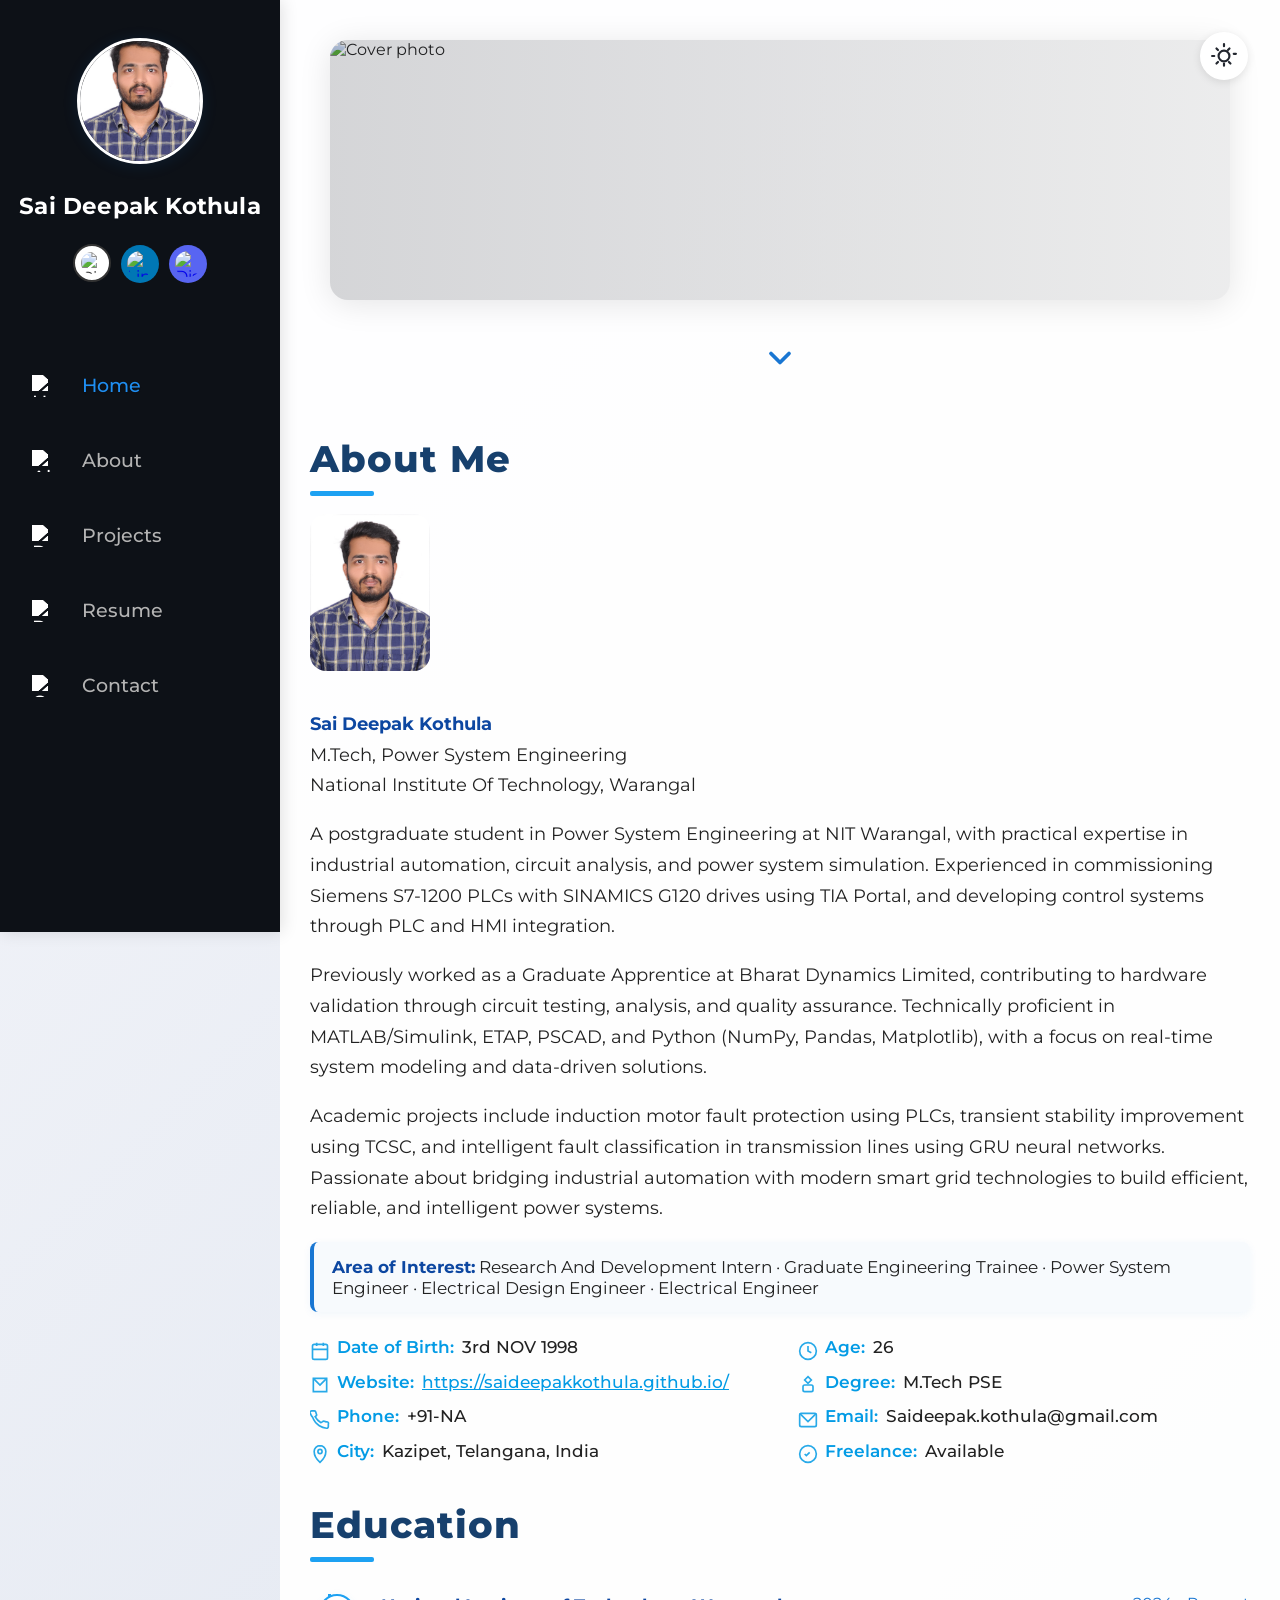
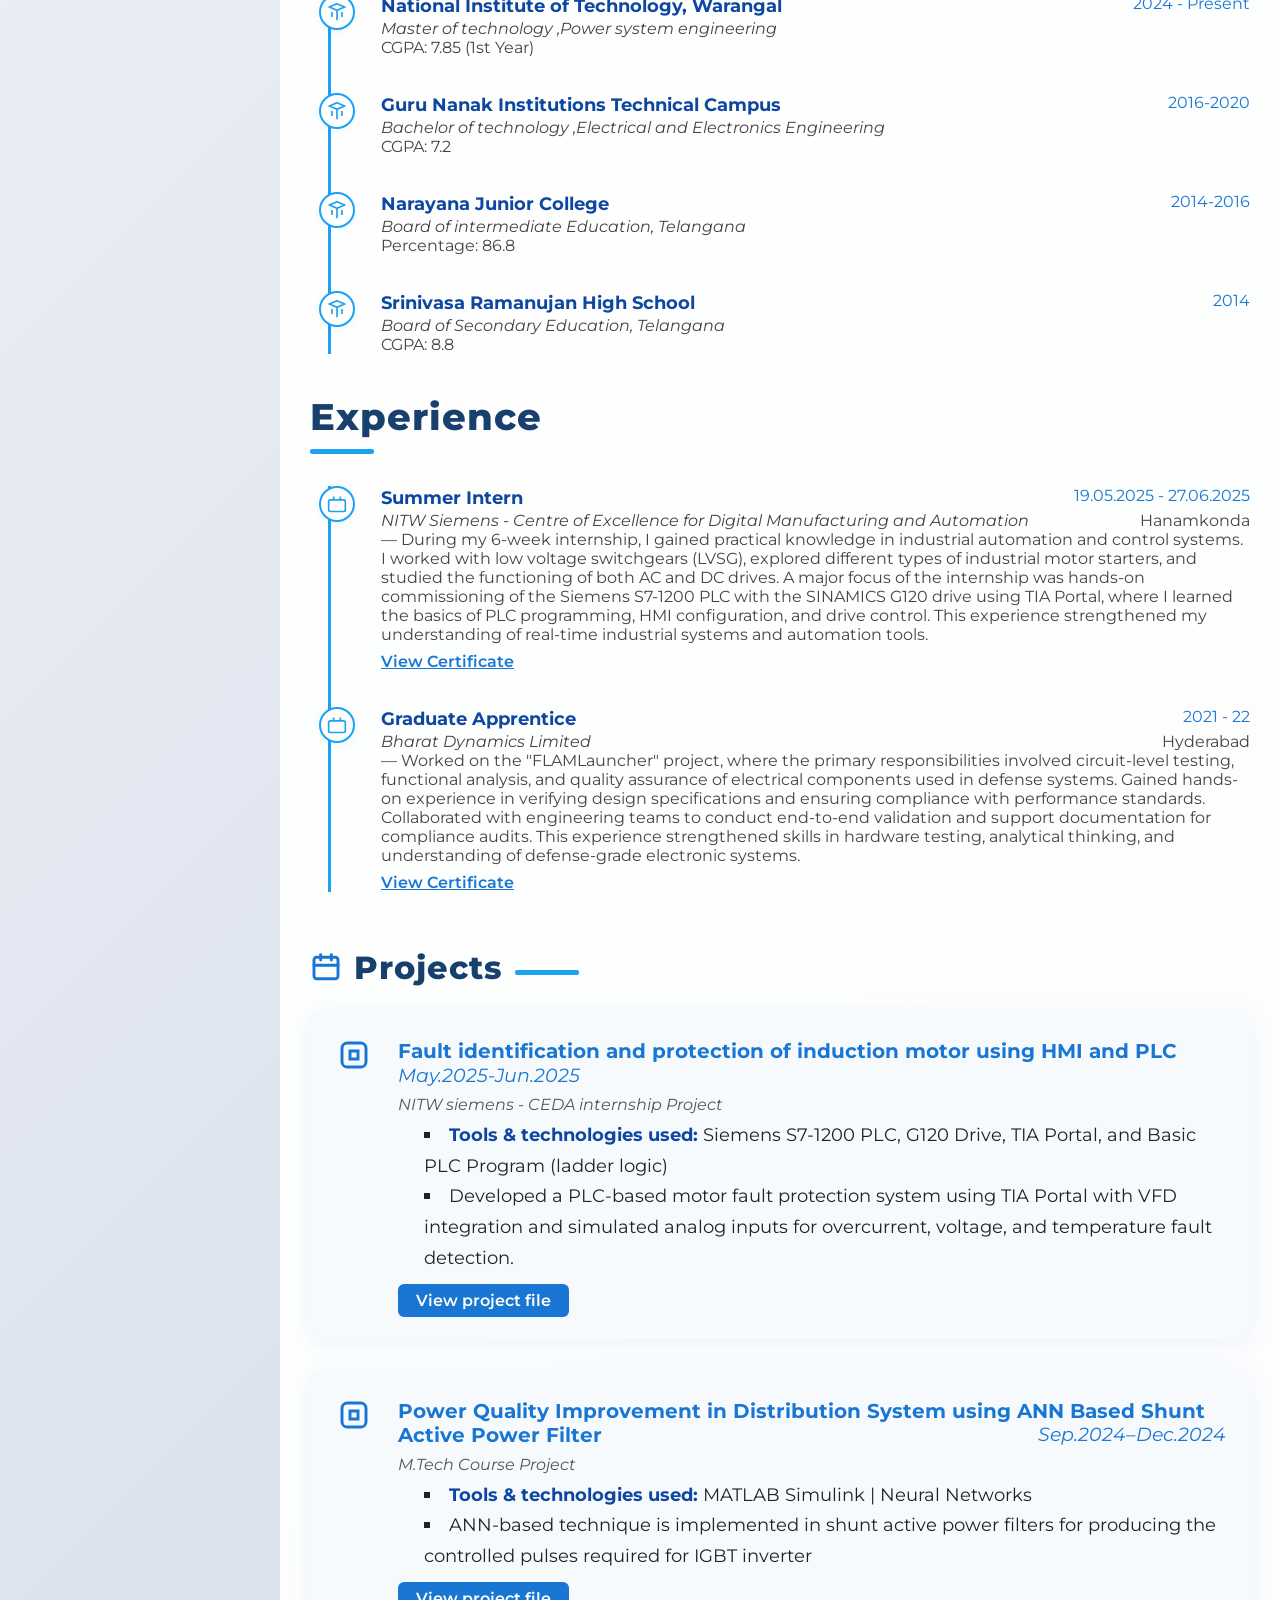
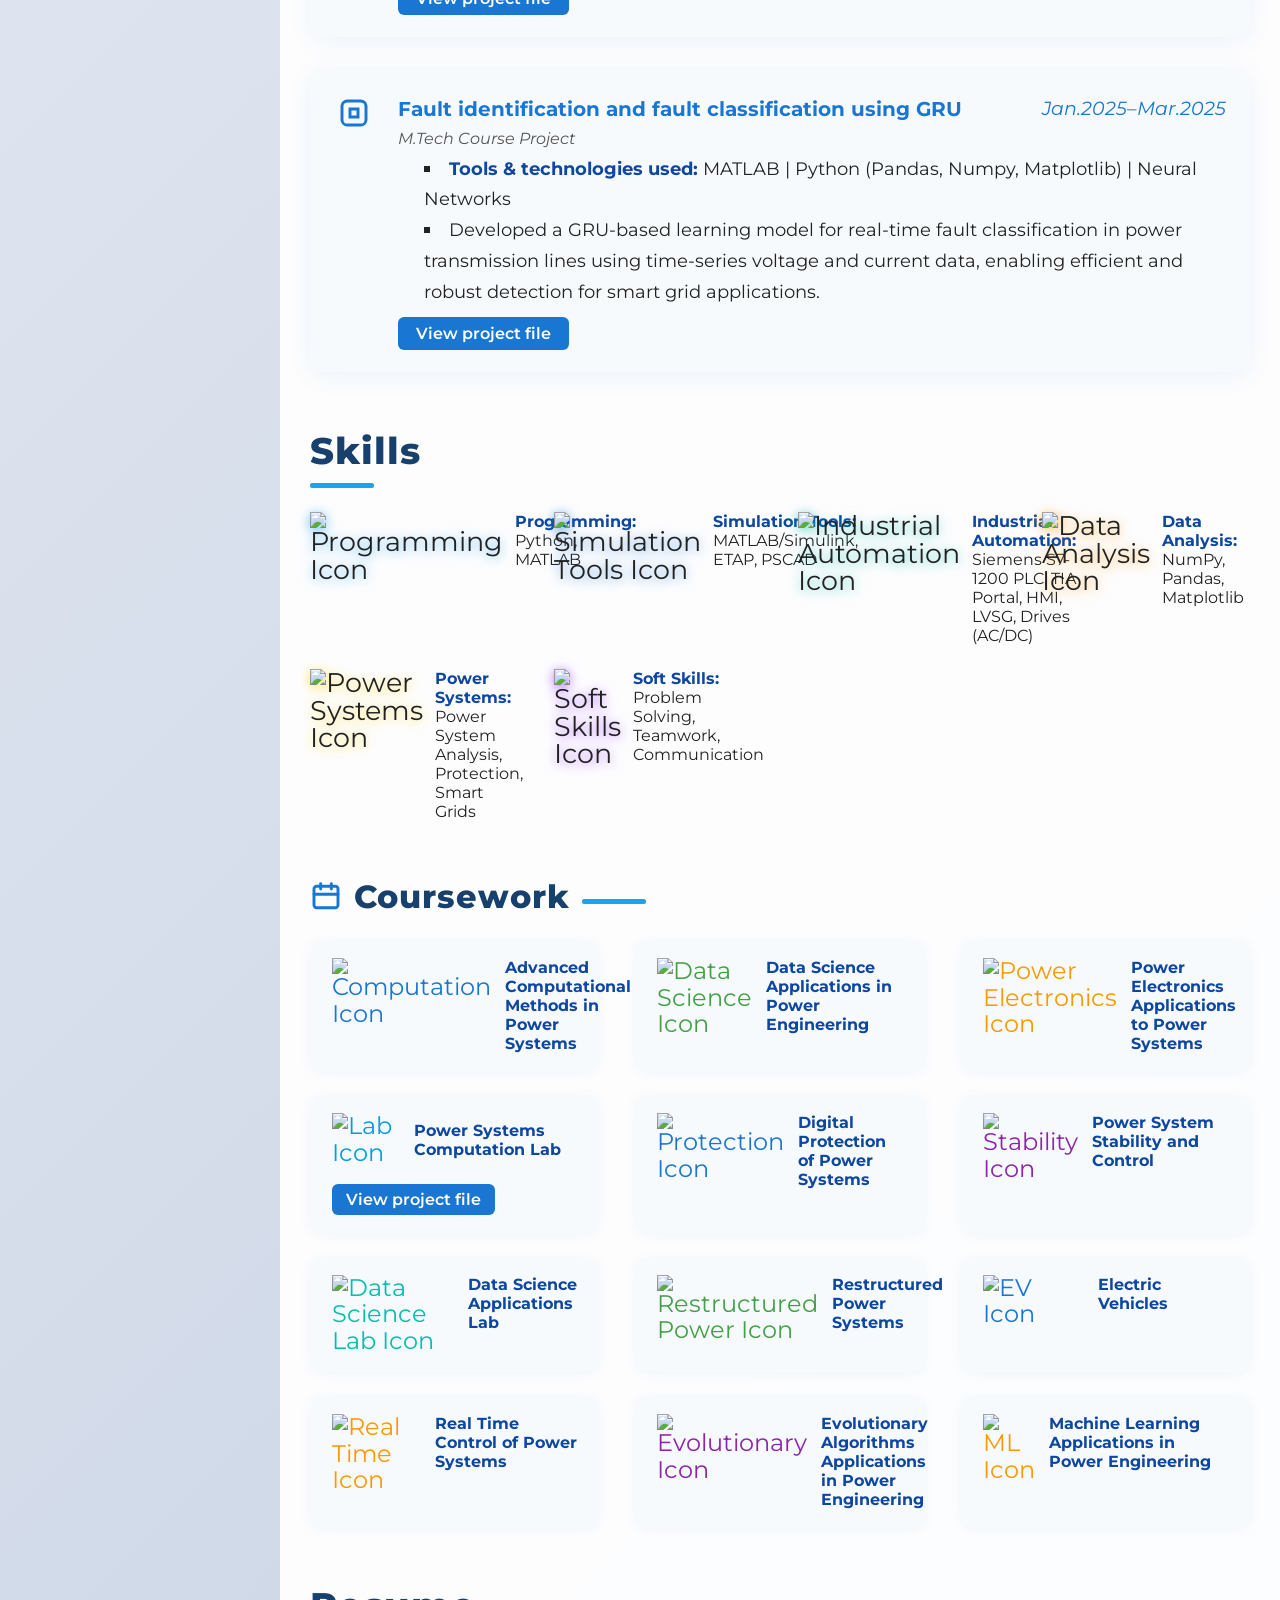
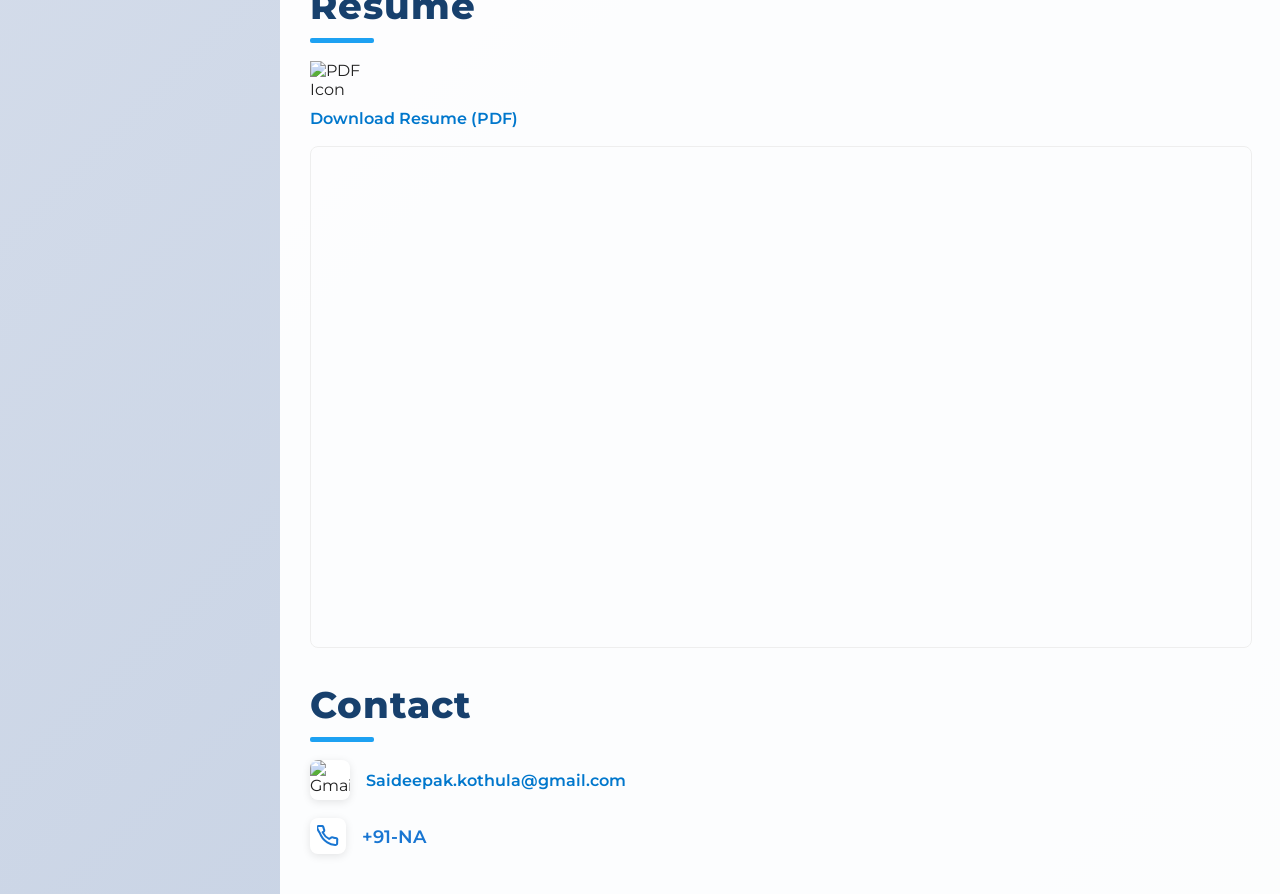
==== commit fd2ffe2a: "Add files via upload" ====
--- a/index.html
+++ b/index.html
@@ -35,11 +35,10 @@
     <aside class="sidebar" id="sidebar" tabindex="-1" aria-label="Main navigation">
         <div id="home"></div>
         <!-- Profile photo in navigation bar (no animation) -->
-        <div style="display:flex;justify-content:center;align-items:center;margin-bottom:24px;">
+        <div class="sidebar-profile-block">
           <img src="photo.jpg" alt="Saideepak Kothula profile photo" class="profile-img" style="border-radius:50%;width:120px;height:120px;object-fit:cover;box-shadow:0 2px 16px rgba(25,118,210,0.12);" />
-        </div>
-        <h1>Sai Deepak Kothula</h1>
-        <div class="social-icons">
+          <h1>Sai Deepak Kothula</h1>
+          <div class="social-icons">
             <a href="https://github.com/saideepakkothula" target="_blank" rel="noopener" aria-label="GitHub">
                 <img src="https://cdn.jsdelivr.net/gh/simple-icons/simple-icons/icons/github.svg" alt="GitHub icon">
             </a>
@@ -49,6 +48,7 @@
             <a href="https://discord.com/users/saideepak#1234" target="_blank" rel="noopener" aria-label="Discord">
                 <img src="https://cdn.jsdelivr.net/gh/simple-icons/simple-icons/icons/discord.svg" alt="Discord icon">
             </a>
+          </div>
         </div>
         <nav class="sidebar-nav" role="navigation">
             <a href="#home" class="sidebar-nav-home active"><img src="https://cdn.jsdelivr.net/npm/@mdi/svg/svg/home.svg" alt="Home" class="icon" style="filter: brightness(0) invert(1);"> Home</a>
--- a/style.css
+++ b/style.css
@@ -1,3 +1,30 @@
+/* Center welcome animation heading on all screens */
+#welcome-animation h1 {
+  color: #fff;
+  font-size: 2.2em;
+  font-weight: 800;
+  margin: 0;
+  letter-spacing: 2px;
+  text-shadow: 0 2px 12px #000;
+  animation: fadeInText 1.2s 0.5s both;
+  text-align: center;
+  width: 100%;
+  display: flex;
+  align-items: center;
+  justify-content: center;
+}
+@media (max-width: 700px) {
+  #welcome-animation h1 {
+    font-size: 1.25em !important;
+    padding: 0 10px;
+    text-align: center !important;
+    justify-content: center !important;
+    align-items: center !important;
+    width: 100%;
+    margin: 0 auto !important;
+    display: flex;
+  }
+}
 /* Ensure sidebar navigation container is always transparent */
 .sidebar-nav {
     background: none !important;
@@ -33,8 +60,8 @@
     left: 0;
     right: auto !important;
     top: 0;
-    width: 80vw !important;
-    max-width: 340px !important;
+    width: 82vw !important;
+    max-width: 350px !important;
     min-width: 0 !important;
     height: 100vh !important;
     z-index: 10001 !important;
@@ -44,8 +71,51 @@
     transition: transform 0.32s cubic-bezier(.4,0,.2,1);
     display: flex;
     flex-direction: column;
-    align-items: flex-start;
-    padding: 32px 0 0 0;
+    align-items: center;
+    padding: 36px 0 0 0;
+    overflow-y: auto;
+  }
+  .sidebar > div:first-child,
+  .sidebar .profile-img,
+  .sidebar h1,
+  .sidebar .social-icons {
+    display: flex !important;
+    flex-direction: column;
+    align-items: center !important;
+    justify-content: center !important;
+    width: 100%;
+  }
+  .sidebar .profile-img {
+    display: block !important;
+    margin-left: auto !important;
+    margin-right: auto !important;
+    margin-bottom: 8px !important;
+    margin-top: 6px !important;
+    float: none !important;
+    align-self: center !important;
+  }
+  .sidebar h1 {
+    text-align: center !important;
+    margin: 0 0 14px 0 !important;
+    font-size: 1.13em !important;
+    font-weight: 700;
+    letter-spacing: 0.2px;
+    width: 100%;
+  }
+  .sidebar .social-icons {
+    flex-direction: row !important;
+    gap: 10px !important;
+    margin-bottom: 18px;
+    margin-top: 2px;
+    justify-content: center !important;
+  }
+  .sidebar .social-icons a img {
+    width: 38px !important;
+    height: 38px !important;
+    padding: 6px !important;
+    margin: 0 !important;
+    box-shadow: none !important;
+    display: inline-block;
   }
   .sidebar.open {
     transform: translateX(0);
@@ -193,7 +263,10 @@
     margin-bottom: 0 !important;
   }
   .social-icons {
-    display: none;
+    display: flex !important;
+    justify-content: center;
+    gap: 14px;
+    margin-bottom: 18px;
   }
   #animated-blob {
     display: none;
@@ -1025,1236 +1098,70 @@
     margin-bottom: 0 !important;
   }
   .social-icons {
-    display: none;
+    display: flex !important;
+    justify-content: center;
+    gap: 14px;
+    margin-bottom: 18px;
   }
   #animated-blob {
     display: none;
   }
 }
 
-@media (max-width: 700px) {
-  .container {
-    padding: 0 2vw;
-  }
-  #cover-photo img {
-    height: 120px !important;
-  }
-  .projects-vertical {
-    gap: 18px !important;
-  }
-  .project-card {
-    flex-direction: column !important;
-    gap: 10px !important;
-    padding: 18px 10px 14px 10px !important;
-  }
-  .skills-grid, .coursework-grid {
-    grid-template-columns: 1fr !important;
-    gap: 14px !important;
-  }
-  .timeline-step {
-    flex-direction: column !important;
-    align-items: flex-start !important;
-    padding: 10px 0 !important;
-  }
-  .personal-info-grid {
-    grid-template-columns: 1fr !important;
-    gap: 10px !important;
-  }
-  section {
-    margin-top: 32px !important;
-  }
-  h2 {
-    font-size: 1.3em !important;
-  }
-}
-/* Timeline step fade-in and slide-in animation */
-/* Dark mode for project cards and coursework cards */
-body.dark-mode .project-card,
-body.dark-mode .projects-vertical > .project-card {
-  background: #23283a !important;
-  color: #e3eafc;
-}
-body.dark-mode .project-card h3 {
-  color: #90caf9;
-}
-body.dark-mode .project-card ul {
-  color: #b0bec5;
-}
-body.dark-mode .coursework-grid > div {
-  background: #23283a !important;
-  color: #e3eafc !important;
-  border: 1px solid #23283a !important;
-  box-shadow: 0 2px 12px rgba(25,118,210,0.10) !important;
-}
-body.dark-mode .coursework-grid strong {
-  color: #90caf9 !important;
-}
-body.dark-mode .coursework-grid span,
-body.dark-mode .coursework-grid div {
-  color: #e3eafc !important;
-}
-body.dark-mode .coursework-grid img {
-  filter: brightness(0.9) invert(0.85);
-}
-body.dark-mode .skills-grid > div {
-  background: #23283a !important;
-  color: #e3eafc;
-}
-.timeline-step {
-  opacity: 0;
-  transform: translateY(40px);
-  transition: opacity 0.7s cubic-bezier(.4,0,.2,1), transform 0.7s cubic-bezier(.4,0,.2,1);
-  will-change: opacity, transform;
-}
-.timeline-step.visible {
-  opacity: 1;
-  transform: none;
-}
-/* Fade-in and slide-up animation for sections */
-.fade-in-section {
-  opacity: 0;
-  transform: translateY(40px);
-  transition: opacity 0.7s cubic-bezier(.4,0,.2,1), transform 0.7s cubic-bezier(.4,0,.2,1);
-  will-change: opacity, transform;
-}
-.fade-in-section.visible {
-  opacity: 1;
-  transform: none;
-}
-/* Timeline / Stepper Styles */
-.timeline {
-  position: relative;
-  margin: 32px 0 32px 18px;
-  padding-left: 32px;
-  border-left: 3px solid #1da1f2;
-}
-.timeline-step {
-  position: relative;
-  margin-bottom: 36px;
-  padding-left: 18px;
-}
-.timeline-step:last-child {
-  margin-bottom: 0;
-}
-.timeline-icon {
-  position: absolute;
-  left: -44px;
-  top: 0;
-  width: 32px;
-  height: 32px;
-  background: #fff;
-  border: 2.5px solid #1da1f2;
-  border-radius: 50%;
+/* Sidebar profile block: vertical centering for profile image, name, and social icons */
+.sidebar-profile-block {
   display: flex;
+  flex-direction: column;
   align-items: center;
   justify-content: center;
-  box-shadow: 0 2px 8px rgba(29,161,242,0.08);
-  color: #1da1f2;
-  font-size: 1.3em;
-  z-index: 1;
-}
-.timeline-step .timeline-title {
+  width: 100%;
+  margin-bottom: 24px;
+}
+.sidebar-profile-block .profile-img {
+  border-radius: 50%;
+  width: 120px;
+  height: 120px;
+  object-fit: cover;
+  box-shadow: 0 2px 16px rgba(25,118,210,0.12);
+  margin-bottom: 28px; /* Increased gap below photo */
+  margin-top: 6px;
+  display: block;
+}
+.sidebar-profile-block h1 {
+  text-align: center;
+  margin: 0 0 22px 0; /* Increased gap below name */
+  font-size: 1.45em; /* Restore larger name size */
   font-weight: 700;
-  color: #17406d;
-  font-size: 1.13em;
-}
-.timeline-step .timeline-period {
-  color: #1976d2;
-  font-size: 0.98em;
-  margin-bottom: 4px;
-  display: block;
-}
-.timeline-step .timeline-desc {
-  color: #444;
-  font-size: 1em;
+  letter-spacing: 0.2px;
+  width: 100%;
+}
+.sidebar-profile-block .social-icons {
+  display: flex;
+  flex-direction: row;
+  gap: 10px;
+  margin-bottom: 0;
   margin-top: 2px;
-}
-body.dark-mode .timeline {
-  border-left: 3px solid #1f8ef1;
-}
-body.dark-mode .timeline-icon {
-  background: #23272f;
-  border-color: #1f8ef1;
-  color: #1f8ef1;
-}
-body.dark-mode .timeline-step .timeline-title {
-  color: #fff;
-}
-body.dark-mode .timeline-step .timeline-period {
-  color: #63b3ed;
-}
-body.dark-mode .timeline-step .timeline-desc {
-  color: #e3eaf7;
-}
-
-/* Personal Info Icons */
-.personal-info-grid .pi-icon {
-  width: 20px;
-  height: 20px;
-  margin-right: 7px;
-  vertical-align: middle;
-  opacity: 0.85;
+  justify-content: center;
+  align-items: center;
+}
+.sidebar-profile-block .social-icons a img {
+  width: 38px !important;
+  height: 38px !important;
+  padding: 6px !important;
+  margin: 0 !important;
+  box-shadow: none !important;
   display: inline-block;
-  position: relative;
-  top: 2px;
-}
-/* Responsive Cover Photo Height */
-#cover-photo img {
-  height: 260px;
-}
-@media (max-width: 600px) {
-  #cover-photo img {
-    height: 140px;
-  }
-}
-
-/* Subtle Overlay for Cover Photo */
-#cover-photo {
-  position: relative;
-}
-#cover-photo::after {
-  content: '';
-  position: absolute;
-  left: 0; top: 0; width: 100%; height: 100%;
-  background: linear-gradient(90deg, rgba(24,28,36,0.18) 0%, rgba(24,28,36,0.08) 100%);
-  pointer-events: none;
-}
-
-/* Focus Styles for Accessibility */
-/* Remove all focus outlines and backgrounds for sidebar-nav links */
-.sidebar-nav a:focus {
-  outline: none !important;
-  box-shadow: none !important;
-  background: none !important;
-  color: inherit !important;
-}
-body.dark-mode .sidebar-nav a:focus {
-  outline: none !important;
-  box-shadow: none !important;
-  background: none !important;
-  color: inherit !important;
-}
-
-/* Smoother Section Scroll */
-html {
-  scroll-behavior: smooth;
-}
-/* Personal Info Grid for About Me */
-.personal-info-grid {
-    display: grid;
-    grid-template-columns: 1fr 1fr;
-    gap: 12px 36px;
-    margin: 24px 0 10px 0;
-    font-size: 1.08em;
-}
-.personal-info-grid .pi-label {
-    color: #039be5;
-    font-weight: 600;
-    margin-right: 4px;
-    font-family: 'Montserrat', Arial, sans-serif;
-}
-.personal-info-grid .pi-value {
-    color: #222;
-    font-weight: 500;
-    font-family: 'Montserrat', Arial, sans-serif;
-}
-.personal-info-grid a.pi-value {
-    color: #039be5;
-    text-decoration: underline;
-    word-break: break-all;
-}
-body {
-    font-family: 'Montserrat', Arial, sans-serif;
-    margin: 0;
-    background: linear-gradient(135deg, #f5f6fa 0%, #c3cfe2 100%);
-    color: #222;
-    min-height: 100vh;
-    width: 100vw;
-    overflow-x: hidden;
-    transition: background 0.3s, color 0.3s;
-}
-
-body.dark-mode {
-    background: linear-gradient(135deg, #181c24 0%, #23272f 100%);
-    color: #e3eaf7;
-}
-
-body.dark-mode .container {
-    background: rgba(24,28,36,0.97);
-}
-
-body.dark-mode h2 {
-    color: #fff;
-}
-
-body.dark-mode h2::after {
-    background: #1f8ef1;
-}
-
-body.dark-mode .project {
-    background: linear-gradient(120deg, #23272f 0%, #181c24 100%);
-    border: 1px solid #23272f;
-}
-
-body.dark-mode .project h3,
-body.dark-mode .project a {
-    color: #1f8ef1;
-}
-
-body.dark-mode .project a:hover {
-    color: #63b3ed;
-}
-
-body.dark-mode .sidebar {
-    background: #181c24;
-    color: #fff;
-    text-shadow: 0 1px 2px rgba(0,0,0,0.32);
-    box-shadow: 2px 0 16px rgba(0,0,0,0.32);
-}
-
-body.dark-mode .sidebar-nav a {
-    background: none;
-    color: #b3b3b3;
-}
-body.dark-mode .sidebar-nav a.active, body.dark-mode .sidebar-nav a:hover {
-    color: #1f8ef1;
-    background: transparent;
-    border-left: none;
-}
-
-body.dark-mode .social-icons a img {
-    filter: grayscale(0.2) brightness(0.9);
-}
-
-body.dark-mode .personal-info-grid .pi-label {
-    color: #63b3ed;
-}
-
-body.dark-mode .personal-info-grid .pi-value {
-    color: #e3eaf7;
-}
-
-body.dark-mode .personal-info-grid a.pi-value {
-    color: #1f8ef1;
-}
-
-body.dark-mode .container a {
-    color: #63b3ed;
-}
-body.dark-mode .container a:hover {
-    color: #1f8ef1;
-}
-body.dark-mode .contact a {
-    color: #63b3ed;
-}
-body.dark-mode .contact a:hover {
-    color: #1f8ef1;
-}
-/* Fixed: removed stray closing brace after dark mode rules */
-header {
-    background: rgba(34,34,34,0.95);
-    color: #fff;
-    padding: 40px 0 20px 0;
-    text-align: center;
-    box-shadow: 0 4px 24px rgba(0,0,0,0.10);
-    position: relative;
-    text-shadow: 0 1px 2px rgba(0,0,0,0.12);
-}
-.profile-img {
-    width: 120px;
-    height: 120px;
-    border-radius: 50%;
-    object-fit: cover;
-    border: 4px solid #fff;
-    box-shadow: 0 2px 12px rgba(0,0,0,0.10);
+}
+@media (max-width: 900px) {
+  .sidebar-profile-block {
+    margin-bottom: 18px;
+  }
+  .sidebar-profile-block .profile-img {
+    margin-bottom: 28px;
+    margin-top: 6px;
+  }
+  .sidebar-profile-block h1 {
     margin-bottom: 16px;
-}
-header h1 {
-    margin: 0;
-    font-size: 2.5em;
-    letter-spacing: 2px;
-}
-header p {
-    margin: 10px 0 0 0;
-    font-size: 1.2em;
-    color: #aaa;
-}
-nav {
-    background: #333;
-    text-align: center;
-    box-shadow: 0 2px 8px rgba(0,0,0,0.05);
-}
-nav a {
-    color: #fff;
-    text-decoration: none;
-    display: inline-block;
-    padding: 15px 30px;
-    font-weight: 700;
-    transition: background 0.2s, color 0.2s;
-    border-radius: 4px 4px 0 0;
-}
-nav a:hover {
-    background: #0077cc;
-    color: #fff;
-}
-/* Remove duplicate/empty .container rule above */
-.container {
-width: calc(100vw - 280px);
-max-width: calc(100vw - 280px);
-min-height: 100vh;
-margin: 0 0 0 280px;
-background: rgba(255,255,255,0.95);
-box-shadow: none;
-border-radius: 0;
-padding: 40px 30px;
-display: block;
-overflow-x: hidden;
-box-sizing: border-box;
-}
-h2 {
-    color: #17406d;
-    font-size: 2.3em;
-    font-weight: 800;
-    letter-spacing: 1px;
-    margin-top: 0;
-    margin-bottom: 18px;
-    text-align: left;
-    font-family: 'Montserrat', Arial, sans-serif;
-    position: relative;
-}
-h2::after {
-    content: '';
-    display: block;
-    width: 64px;
-    height: 5px;
-    background: #1da1f2;
-    border-radius: 2px;
-    margin-top: 10px;
-    margin-left: 0;
-}
-
-.container p, .container li {
-    font-size: 1.13em;
-    color: #222;
-    line-height: 1.7;
-    font-family: 'Montserrat', Arial, sans-serif;
-}
-body.dark-mode .container p,
-body.dark-mode .container li {
-    color: #fff;
-}
-
-.container strong {
-    color: #0d47a1;
-    font-weight: 700;
-}
-body.dark-mode .container strong {
-    color: #fff;
-}
-
-.container ul {
-    margin-bottom: 18px;
-}
-
-.container a {
-    color: #1976d2;
-    font-weight: 600;
-    text-decoration: none;
-    transition: color 0.2s;
-}
-.container a:hover {
-    color: #0d47a1;
-    text-decoration: underline;
-}
-.projects {
-    display: grid;
-    grid-template-columns: repeat(auto-fit, minmax(270px, 1fr));
-    gap: 32px;
-    margin-top: 24px;
-}
-.project {
-    background: linear-gradient(120deg, #e0eafc 0%, #cfdef3 100%);
-    border-radius: 12px;
-    padding: 28px 20px;
-    box-shadow: 0 2px 16px rgba(0,0,0,0.08);
-    transition: transform 0.2s, box-shadow 0.2s;
-    border: 1px solid #e0eafc;
-    position: relative;
-}
-.project:hover {
-    transform: translateY(-8px) scale(1.03);
-    box-shadow: 0 8px 32px rgba(0,0,0,0.13);
-    border-color: #b6c6e6;
-}
-.project h3 {
-    margin-top: 0;
-    color: #0077cc;
-}
-body.dark-mode .project h3 {
-    color: #fff;
-}
-.project a {
-    color: #0077cc;
-    font-weight: 600;
-    text-decoration: none;
-    transition: text-decoration 0.2s;
-}
-.project a:hover {
-    text-decoration: underline;
-}
-.contact {
-    margin-top: 30px;
-}
-.contact a {
-    color: #0077cc;
-    text-decoration: none;
-}
-.contact a:hover {
-    text-decoration: underline;
-}
-  .sidebar {
-    width: 280px;
-    background: #0d1117;
-    color: #fff;
-    min-height: 100vh;
-    padding: 32px 0 0 0;
-    display: flex;
-    flex-direction: column;
-    align-items: center;
-    position: fixed;
-    left: 0;
-    top: 0;
-    box-shadow: 2px 0 16px rgba(0,0,0,0.12);
-    z-index: 100;
-    text-shadow: 0 1px 2px rgba(0,0,0,0.12);
-  }
-body.dark-mode .sidebar {
-    color: #fff;
-    text-shadow: 0 1px 2px rgba(0,0,0,0.32);
-}
-.sidebar .profile-img {
-    width: 100px;
-    height: 100px;
-    border-radius: 50%;
-    object-fit: cover;
-    border: 3px solid #fff;
-    box-shadow: 0 2px 8px rgba(0,0,0,0.10);
-    margin-bottom: 18px;
-}
-.sidebar h1 {
-    font-size: 1.35em;
-    margin: 0 0 20px 0;
-    font-weight: 700;
-    letter-spacing: 0.5px;
-}
-.social-icons {
-    display: flex;
-    gap: 14px;
-    margin-bottom: 26px;
-}
-.social-icons a img {
-    width: 44px;
-    height: 44px;
-    border-radius: 50%;
-    background: #23272f;
-    filter: brightness(1.1) contrast(1.2);
-}
-.social-icons a[aria-label="GitHub"] img {
-    background: #fff !important;
-    border: 2px solid #333 !important;
-    color: #333 !important;
-}
-.social-icons a[aria-label="LinkedIn"] img {
-    background: #0077b5 !important;
-}
-.social-icons a img {
-    padding: 10px;
-    filter: none;
-    border: none;
-    box-shadow: none;
-    transition: transform 0.2s, box-shadow 0.2s, filter 0.2s;
-    object-fit: contain;
-    box-sizing: border-box;
-}
-.social-icons a[aria-label="Twitter"] img { background: #1da1f2; }
-/* Add Discord icon background if needed */
-.social-icons a[aria-label="Discord"] img { background: #5865F2; }
-.social-icons a:hover img {
-    transform: scale(1.18);
-    box-shadow: 0 2px 8px rgba(0,0,0,0.18);
-    filter: grayscale(0) brightness(1) opacity(1);
-}
-.sidebar-nav {
-    display: flex;
-    flex-direction: column;
-    width: 100%;
-    margin-top: 28px;
-    gap: 10px;
-}
-.sidebar-nav a {
-    color: #b3b3b3;
-    text-decoration: none;
-    font-size: 1.18em;
-    font-weight: 500;
-    padding: 16px 32px;
-    display: inline-flex;
-    align-items: center;
-    gap: 18px;
-    transition: background 0.2s, color 0.2s;
-    border-left: none;
-    border-bottom: none;
-    border-right: none;
-    border-top: none;
-    border-radius: 16px;
-    margin-bottom: 10px;
-    background: none !important;
-    box-shadow: none;
-}
-.sidebar-nav a.active, .sidebar-nav a:hover {
-    color: #1f8ef1;
-    background: none !important;
-    border-left: none;
-    border-bottom: none;
-    border-right: none;
-    border-top: none;
-    box-shadow: none;
-}
-.sidebar-nav .icon {
-    width: 22px;
-    height: 22px;
-    filter: none;
-    margin-right: 10px;
-}
-.sidebar-nav a.active .icon, .sidebar-nav a:hover .icon {
-    filter: drop-shadow(0 0 2px #1f8ef1);
-}
-@media (max-width: 900px) {
-    .sidebar {
-        width: 100vw;
-        min-height: auto;
-        flex-direction: row;
-        justify-content: flex-start;
-        padding: 16px 0;
-        position: static;
-        box-shadow: none;
-        background: #0d1117 !important;
-    }
-    .sidebar-nav {
-        flex-direction: row;
-        gap: 0;
-        margin-top: 0;
-    }
-    .sidebar-nav a {
-        padding: 9px 14px;
-        font-size: 1em;
-        border-left: none;
-        border-bottom: none;
-        box-shadow: none;
-    }
-    .sidebar-nav a.active, .sidebar-nav a:hover {
-        border-left: none;
-        border-bottom: none;
-        box-shadow: none;
-    }
-    .container {
-        margin-left: 0;
-        margin-top: 120px;
-        width: 100vw;
-        max-width: 100vw;
-        overflow-x: hidden;
-        box-sizing: border-box;
-    }
-}
-body.dark-mode .about,
-body.dark-mode .about *,
-body.dark-mode .about-text,
-body.dark-mode .about-text * {
-    color: #fff !important;
-}
-@keyframes bounceDown {
-  0%, 100% { transform: translateY(0); }
-  50% { transform: translateY(18px); }
-}
-@keyframes zoomInPhoto {
-  0% { transform: scale(1.15); filter: blur(8px) brightness(0.5); }
-  80% { filter: blur(2px) brightness(0.8); }
-  100% { transform: scale(1); filter: blur(2px) brightness(0.8); }
-}
-@keyframes fadeInText {
-  0% { opacity: 0; transform: translateY(30px); }
-  100% { opacity: 1; transform: translateY(0); }
-}
-
-/* --- Mobile Sidebar Overlay & Hamburger --- */
-@media (max-width: 900px) {
-  #sidebar-toggle {
-    display: flex !important;
-    position: fixed;
-    top: 18px;
-    left: 18px;
-    right: auto;
-    z-index: 10002;
-    flex-direction: column;
-    align-items: center;
-    background: #23283a !important;
-    box-shadow: 0 2px 8px rgba(0,0,0,0.10);
-    border-radius: 50%;
-    width: 48px;
-    height: 48px;
-    justify-content: center;
-    padding: 0;
-  }
-  .sidebar {
-    position: fixed !important;
-    left: 0;
-    right: auto !important;
-    top: 0;
-    width: 80vw !important;
-    max-width: 340px !important;
-    min-width: 0 !important;
-    height: 100vh !important;
-    z-index: 10001 !important;
-    background: #0d1117 !important;
-    box-shadow: 2px 0 24px rgba(0,0,0,0.18);
-    transform: translateX(-100%);
-    transition: transform 0.32s cubic-bezier(.4,0,.2,1);
-    display: flex;
-    flex-direction: column;
-    align-items: flex-start;
-    padding: 32px 0 0 0;
-  }
-  .sidebar.open {
-    transform: translateX(0);
-  }
-  /* .sidebar.open handled above */
-  #sidebar-overlay {
-    display: none;
-    position: fixed;
-    top: 0; left: 0; width: 100vw; height: 100vh;
-    background: rgba(24,28,36,0.55);
-    z-index: 10000;
-    transition: opacity 0.2s;
-  }
-  #sidebar-overlay.active {
-    display: block;
-    opacity: 1;
-  }
-  /* Make sidebar close when clicking the toggle button again */
-  /* You must handle the JS for toggling open/close on the same button */
-}
-@media (max-width: 900px) {
-  .container {
-    margin-left: 0 !important;
-    margin-top: 0 !important;
-    width: 100vw !important;
-    max-width: 100vw !important;
-    overflow-x: hidden;
-    box-sizing: border-box;
-  }
-}
-body.dark-mode .sidebar {
-  background: #181c24 !important;
-}
-@media (max-width: 900px) {
-  body.dark-mode .sidebar {
-    background: #181c24 !important;
-    box-shadow: 2px 0 24px rgba(0,0,0,0.32) !important;
-  }
-  #sidebar-toggle {
-    background: #23283a !important;
-  }
-  #sidebar-toggle svg {
-    stroke: #90caf9 !important;
-  }
-  #sidebar-overlay {
-    background: rgba(24,28,36,0.75) !important;
-  }
-}
-/* Welcome animation photo dark mode fix */
-body.dark-mode #welcome-animation {
-  background: rgba(24,28,36,0.98) !important;
-}
-body.dark-mode #welcome-animation img {
-  filter: blur(2px) brightness(0.8) !important;
-  box-shadow: 0 4px 32px rgba(0,0,0,0.25) !important;
-}
-body.dark-mode #welcome-animation h1 {
-  color: #fff !important;
-}
-/* Dark mode for Area of Interest box in About section */
-body.dark-mode .fade-in-section > div[style*="background:#f7fafd"] {
-  background: #23283a !important;
-  color: #e3eafc !important;
-  border-left: 4px solid #90caf9 !important;
-  box-shadow: 0 2px 8px rgba(25,118,210,0.13) !important;
-}
-body.dark-mode .fade-in-section > div[style*="background:#f7fafd"] strong {
-  color: #90caf9 !important;
-}
-/* Responsive Design for Mobile Comfort */
-@media (max-width: 900px) {
-  .container {
-    max-width: 100vw;
-    padding: 0 8px;
-  }
-  /* Remove duplicate/left:0 sidebar for mobile, keep only right:0 version above */
-  #theme-toggle-btn {
-    position: fixed;
-    top: 74px;
-    right: 18px;
-    z-index: 200;
-    background: rgba(255,255,255,0.85);
-    border: none;
-    border-radius: 50%;
-    width: 48px;
-    height: 48px;
-    box-shadow: 0 2px 8px rgba(0,0,0,0.10);
-    cursor: pointer;
-    display: flex;
-    align-items: center;
-    justify-content: center;
-    transition: background 0.2s;
-  }
-  .sidebar.open {
-    transform: translateX(0);
-  }
-  .sidebar-nav {
-    display: flex;
-    flex-direction: column !important;
-    gap: 10px;
-    width: auto;
-    margin: 0;
-    padding: 0;
-  }
-  .sidebar-nav a {
-    font-size: 1.125em;
-    padding: 0 16px 0 20px;
-    border-radius: 14px;
-    margin: 0 0 7px 0;
-    border-left: none;
-    border-bottom: none;
-    width: 100%;
-    min-width: 0;
-    background: transparent;
-    min-height: 43px;
-    line-height: 1.22;
-    gap: 14px;
-  }
-  .sidebar-nav .icon {
-    width: 25px;
-    height: 25px;
-    margin-right: 11px;
-    flex-shrink: 0;
-  }
-  .sidebar-nav a.active, .sidebar-nav a:hover {
-    border-left: none;
-    border-bottom: none;
-    background: transparent;
-@media (max-width: 900px) {
-  .sidebar-nav a {
-    background: transparent !important;
-    border-bottom: none !important;
-    box-shadow: none !important;
-  }
-  .sidebar-nav a.active, .sidebar-nav a:hover {
-    background: transparent !important;
-    border-bottom: none !important;
-    box-shadow: none !important;
-  }
-}
-  }
-  .profile-img {
-    width: 60px !important;
-    height: 60px !important;
-    margin-bottom: 0 !important;
-  }
-  .social-icons {
-    display: none;
-  }
-  #animated-blob {
-    display: none;
-  }
-}
-
-@media (max-width: 700px) {
-  .container {
-    padding: 0 2vw;
-  }
-  #cover-photo img {
-    height: 120px !important;
-  }
-  .projects-vertical {
-    gap: 18px !important;
-  }
-  .project-card {
-    flex-direction: column !important;
-    gap: 10px !important;
-    padding: 18px 10px 14px 10px !important;
-  }
-  .skills-grid, .coursework-grid {
-    grid-template-columns: 1fr !important;
-    gap: 14px !important;
-  }
-  .timeline-step {
-    flex-direction: column !important;
-    align-items: flex-start !important;
-    padding: 10px 0 !important;
-  }
-  .personal-info-grid {
-    grid-template-columns: 1fr !important;
-    gap: 10px !important;
-  }
-  section {
-    margin-top: 32px !important;
-  }
-  h2 {
-    font-size: 1.3em !important;
-  }
-}
-/* Timeline step fade-in and slide-in animation */
-/* Dark mode for project cards and coursework cards */
-body.dark-mode .project-card,
-body.dark-mode .projects-vertical > .project-card {
-  background: #23283a !important;
-  color: #e3eafc;
-}
-body.dark-mode .project-card h3 {
-  color: #90caf9;
-}
-body.dark-mode .project-card ul {
-  color: #b0bec5;
-}
-body.dark-mode .coursework-grid > div {
-  background: #23283a !important;
-  color: #e3eafc !important;
-  border: 1px solid #23283a !important;
-  box-shadow: 0 2px 12px rgba(25,118,210,0.10) !important;
-}
-body.dark-mode .coursework-grid strong {
-  color: #90caf9 !important;
-}
-body.dark-mode .coursework-grid span,
-body.dark-mode .coursework-grid div {
-  color: #e3eafc !important;
-}
-body.dark-mode .coursework-grid img {
-  filter: brightness(0.9) invert(0.85);
-}
-body.dark-mode .skills-grid > div {
-  background: #23283a !important;
-  color: #e3eafc;
-}
-.timeline-step {
-  opacity: 0;
-  transform: translateY(40px);
-  transition: opacity 0.7s cubic-bezier(.4,0,.2,1), transform 0.7s cubic-bezier(.4,0,.2,1);
-  will-change: opacity, transform;
-}
-.timeline-step.visible {
-  opacity: 1;
-  transform: none;
-}
-/* Fade-in and slide-up animation for sections */
-.fade-in-section {
-  opacity: 0;
-  transform: translateY(40px);
-  transition: opacity 0.7s cubic-bezier(.4,0,.2,1), transform 0.7s cubic-bezier(.4,0,.2,1);
-  will-change: opacity, transform;
-}
-.fade-in-section.visible {
-  opacity: 1;
-  transform: none;
-}
-/* Timeline / Stepper Styles */
-.timeline {
-  position: relative;
-  margin: 32px 0 32px 18px;
-  padding-left: 32px;
-  border-left: 3px solid #1da1f2;
-}
-.timeline-step {
-  position: relative;
-  margin-bottom: 36px;
-  padding-left: 18px;
-}
-.timeline-step:last-child {
-  margin-bottom: 0;
-}
-.timeline-icon {
-  position: absolute;
-  left: -44px;
-  top: 0;
-  width: 32px;
-  height: 32px;
-  background: #fff;
-  border: 2.5px solid #1da1f2;
-  border-radius: 50%;
-  display: flex;
-  align-items: center;
-  justify-content: center;
-  box-shadow: 0 2px 8px rgba(29,161,242,0.08);
-  color: #1da1f2;
-  font-size: 1.3em;
-  z-index: 1;
-}
-.timeline-step .timeline-title {
-  font-weight: 700;
-  color: #17406d;
-  font-size: 1.13em;
-}
-.timeline-step .timeline-period {
-  color: #1976d2;
-  font-size: 0.98em;
-  margin-bottom: 4px;
-  display: block;
-}
-.timeline-step .timeline-desc {
-  color: #444;
-  font-size: 1em;
-  margin-top: 2px;
-}
-body.dark-mode .timeline {
-  border-left: 3px solid #1f8ef1;
-}
-body.dark-mode .timeline-icon {
-  background: #23272f;
-  border-color: #1f8ef1;
-  color: #1f8ef1;
-}
-body.dark-mode .timeline-step .timeline-title {
-  color: #fff;
-}
-body.dark-mode .timeline-step .timeline-period {
-  color: #63b3ed;
-}
-body.dark-mode .timeline-step .timeline-desc {
-  color: #e3eaf7;
-}
-
-/* Personal Info Icons */
-.personal-info-grid .pi-icon {
-  width: 20px;
-  height: 20px;
-  margin-right: 7px;
-  vertical-align: middle;
-  opacity: 0.85;
-  display: inline-block;
-  position: relative;
-  top: 2px;
-}
-/* Responsive Cover Photo Height */
-#cover-photo img {
-  height: 260px;
-}
-@media (max-width: 600px) {
-  #cover-photo img {
-    height: 140px;
-  }
-}
-
-/* Subtle Overlay for Cover Photo */
-#cover-photo {
-  position: relative;
-}
-#cover-photo::after {
-  content: '';
-  position: absolute;
-  left: 0; top: 0; width: 100%; height: 100%;
-  background: linear-gradient(90deg, rgba(24,28,36,0.18) 0%, rgba(24,28,36,0.08) 100%);
-  pointer-events: none;
-}
-
-/* Focus Styles for Accessibility */
-.sidebar-nav a:focus {
-  outline: 2px solid #1da1f2;
-  outline-offset: 2px;
-  background: #e3f2fd;
-  color: #17406d;
-}
-body.dark-mode .sidebar-nav a:focus {
-  background: #23272f;
-  color: #1f8ef1;
-}
-
-/* Smoother Section Scroll */
-html {
-  scroll-behavior: smooth;
-}
-/* Personal Info Grid for About Me */
-.personal-info-grid {
-    display: grid;
-    grid-template-columns: 1fr 1fr;
-    gap: 12px 36px;
-    margin: 24px 0 10px 0;
-    font-size: 1.08em;
-}
-.personal-info-grid .pi-label {
-    color: #039be5;
-    font-weight: 600;
-    margin-right: 4px;
-    font-family: 'Montserrat', Arial, sans-serif;
-}
-.personal-info-grid .pi-value {
-    color: #222;
-    font-weight: 500;
-    font-family: 'Montserrat', Arial, sans-serif;
-}
-.personal-info-grid a.pi-value {
-    color: #039be5;
-    text-decoration: underline;
-    word-break: break-all;
-}
-body {
-    font-family: 'Montserrat', Arial, sans-serif;
-    margin: 0;
-    background: linear-gradient(135deg, #f5f6fa 0%, #c3cfe2 100%);
-    color: #222;
-    min-height: 100vh;
-    width: 100vw;
-    overflow-x: hidden;
-    transition: background 0.3s, color 0.3s;
-}
-
-body.dark-mode {
-    background: linear-gradient(135deg, #181c24 0%, #23272f 100%);
-    color: #e3eaf7;
-}
-
-body.dark-mode .container {
-    background: rgba(24,28,36,0.97);
-}
-
-body.dark-mode h2 {
-    color: #fff;
-}
-
-body.dark-mode h2::after {
-    background: #1f8ef1;
-}
-
-body.dark-mode .project {
-    background: linear-gradient(120deg, #23272f 0%, #181c24 100%);
-    border: 1px solid #23272f;
-}
-
-body.dark-mode .project h3,
-body.dark-mode .project a {
-    color: #1f8ef1;
-}
-
-body.dark-mode .project a:hover {
-    color: #63b3ed;
-}
-
-body.dark-mode .sidebar {
-    background: #181c24;
-    color: #fff;
-    text-shadow: 0 1px 2px rgba(0,0,0,0.32);
-    box-shadow: 2px 0 16px rgba(0,0,0,0.32);
-}
-
-body.dark-mode .sidebar-nav a {
-    background: none;
-    color: #b3b3b3;
-}
-body.dark-mode .sidebar-nav a.active, body.dark-mode .sidebar-nav a:hover {
-    color: #1f8ef1;
-    background: transparent;
-    border-left: none;
-}
-
-body.dark-mode .social-icons a img {
-    filter: grayscale(0.2) brightness(0.9);
-}
-
-body.dark-mode .personal-info-grid .pi-label {
-    color: #63b3ed;
-}
-
-body.dark-mode .personal-info-grid .pi-value {
-    color: #e3eaf7;
-}
-
-body.dark-mode .personal-info-grid a.pi-value {
-    color: #1f8ef1;
-}
-
-body.dark-mode .container a {
-    color: #63b3ed;
-}
-body.dark-mode .container a:hover {
-    color: #1f8ef1;
-}
-body.dark-mode .contact a {
-    color: #63b3ed;
-}
-body.dark-mode .contact a:hover {
-    color: #1f8ef1;
-}
-/* Fixed: removed stray closing brace after dark mode rules */
-header {
-    background: rgba(34,34,34,0.95);
-    color: #fff;
-    padding: 40px 0 20px 0;
-    text-align: center;
-    box-shadow: 0 4px 24px rgba(0,0,0,0.10);
-    position: relative;
-    text-shadow: 0 1px 2px rgba(0,0,0,0.12);
-}
-.profile-img {
-    width: 120px;
-    height: 120px;
-    border-radius: 50%;
-    object-fit: cover;
-    border: 4px solid #fff;
-    box-shadow: 0 2px 12px rgba(0,0,0,0.10);
-    margin-bottom: 16px;
-}
-header h1 {
-    margin: 0;
-    font-size: 2.5em;
-    letter-spacing: 2px;
-}
-header p {
-    margin: 10px 0 0 0;
-    font-size: 1.2em;
-    color: #aaa;
-}
-nav {
-    background: #333;
-    text-align: center;
-    box-shadow: 0 2px 8px rgba(0,0,0,0.05);
-}
-nav a {
-    color: #fff;
-    text-decoration: none;
-    display: inline-block;
-    padding: 15px 30px;
-    font-weight: 700;
-    transition: background 0.2s, color 0.2s;
-    border-radius: 4px 4px 0 0;
-}
-nav a:hover {
-    background: #0077cc;
-    color: #fff;
-}
-/* Remove duplicate/empty .container rule above */
-.container {
-width: calc(100vw - 280px);
-max-width: calc(100vw - 280px);
-min-height: 100vh;
-margin: 0 0 0 280px;
-background: rgba(255,255,255,0.95);
-box-shadow: none;
-border-radius: 0;
-padding: 40px 30px;
-display: block;
-overflow-x: hidden;
-box-sizing: border-box;
-}
-h2 {
-    color: #17406d;
-    font-size: 2.3em;
-    font-weight: 800;
-    letter-spacing: 1px;
-    margin-top:+    font-size: 1.25em;
+  }
+}
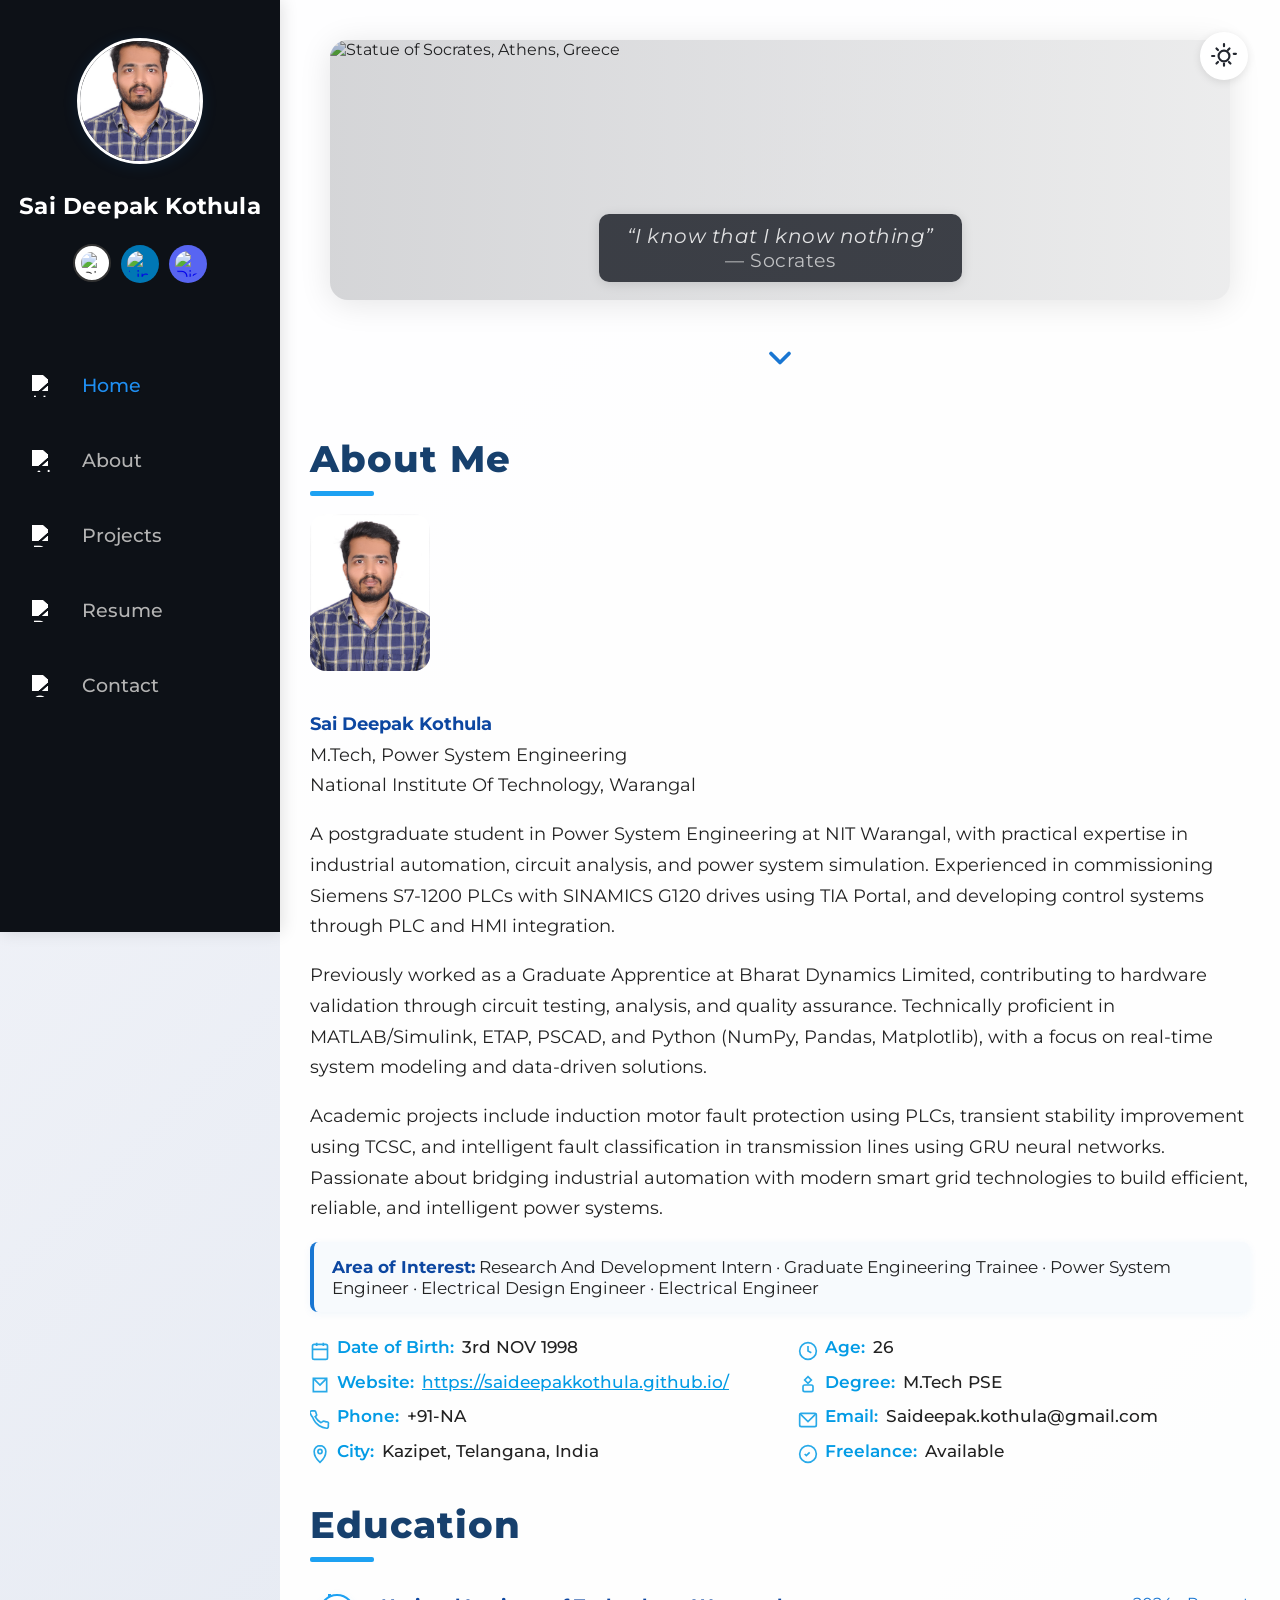
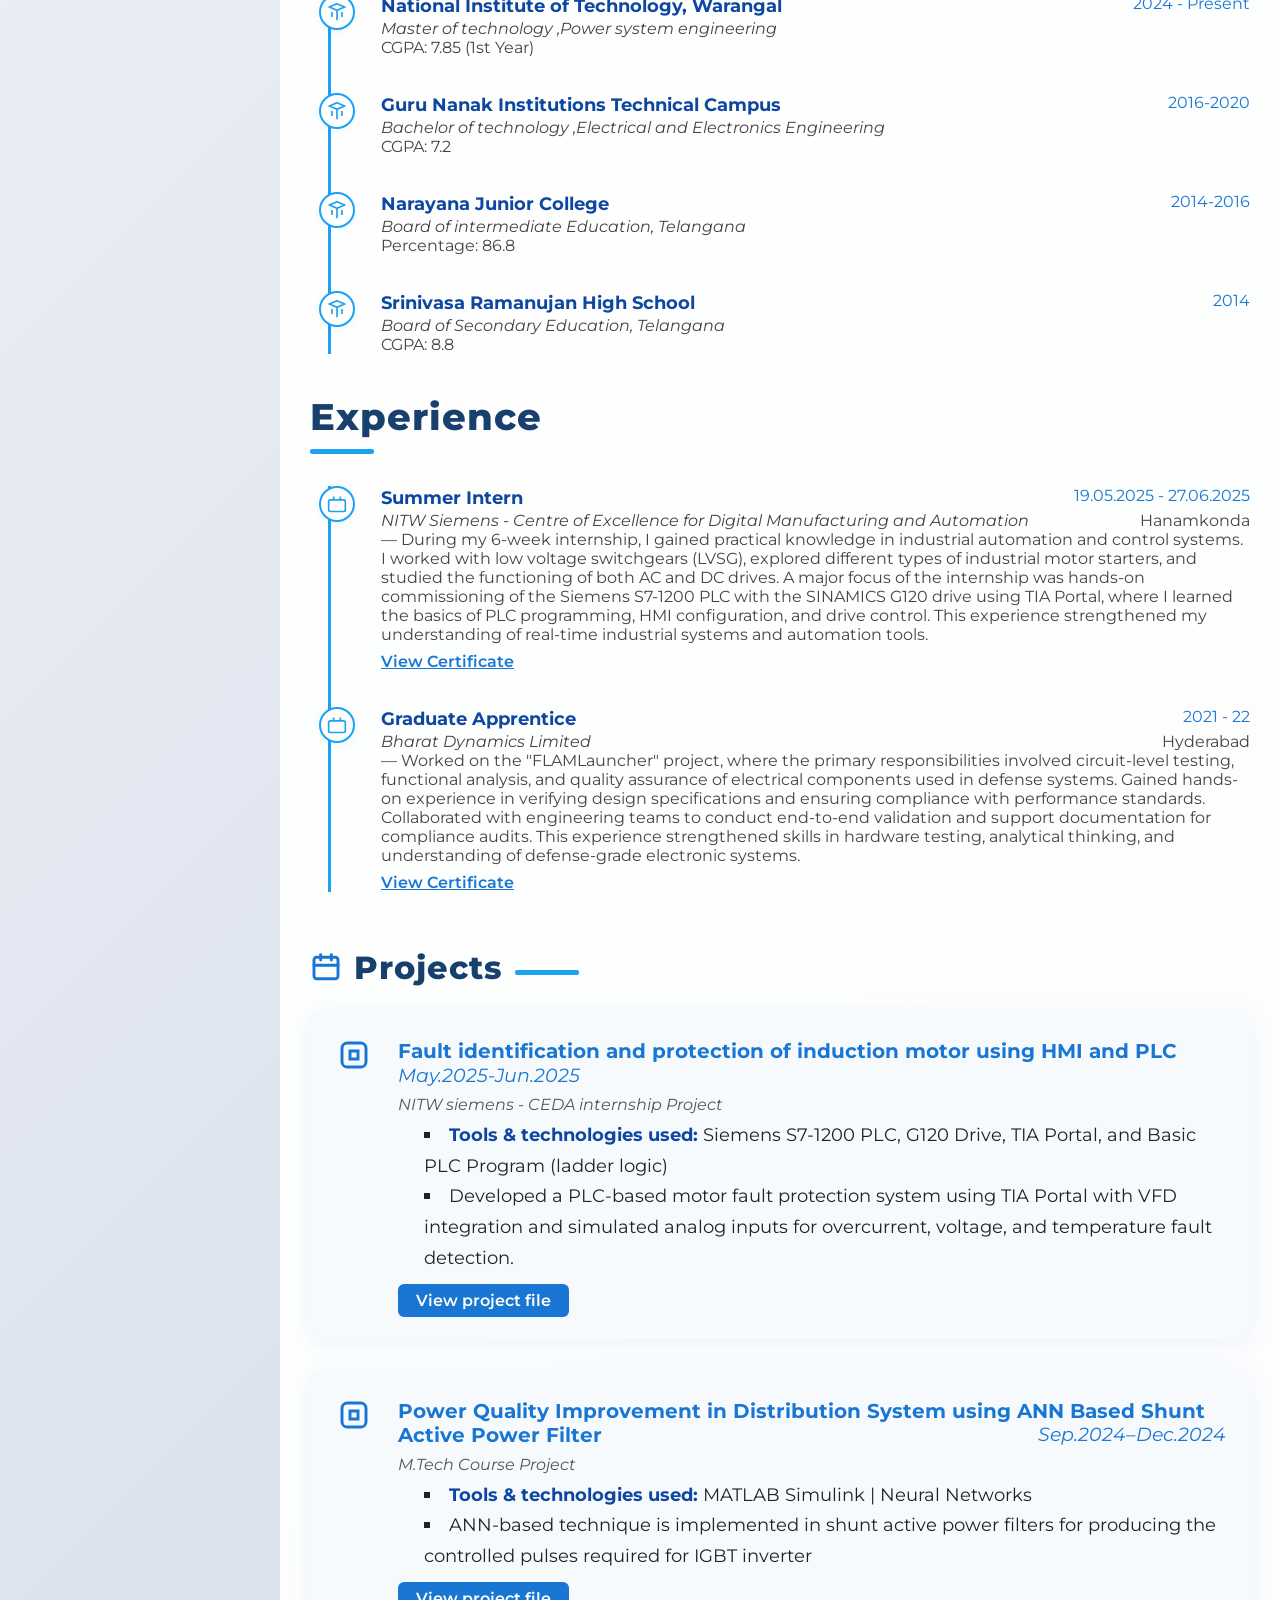
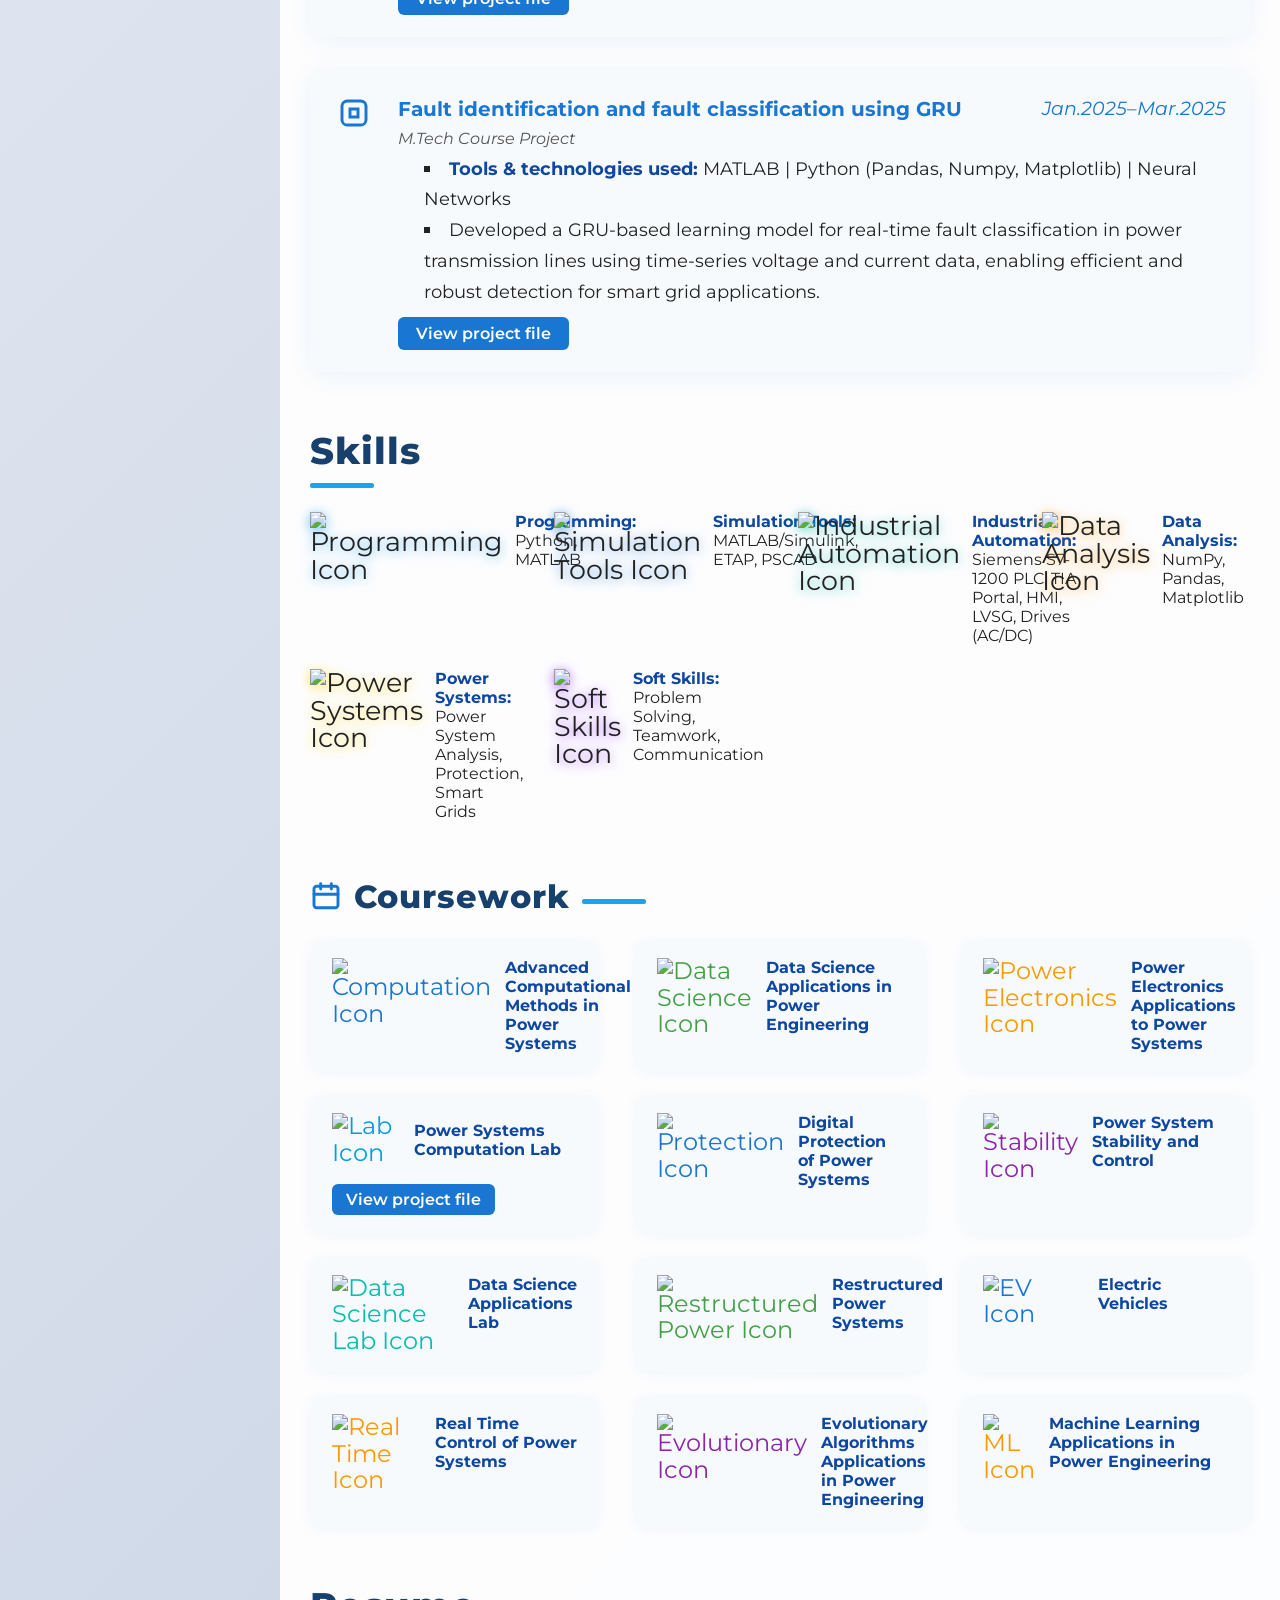
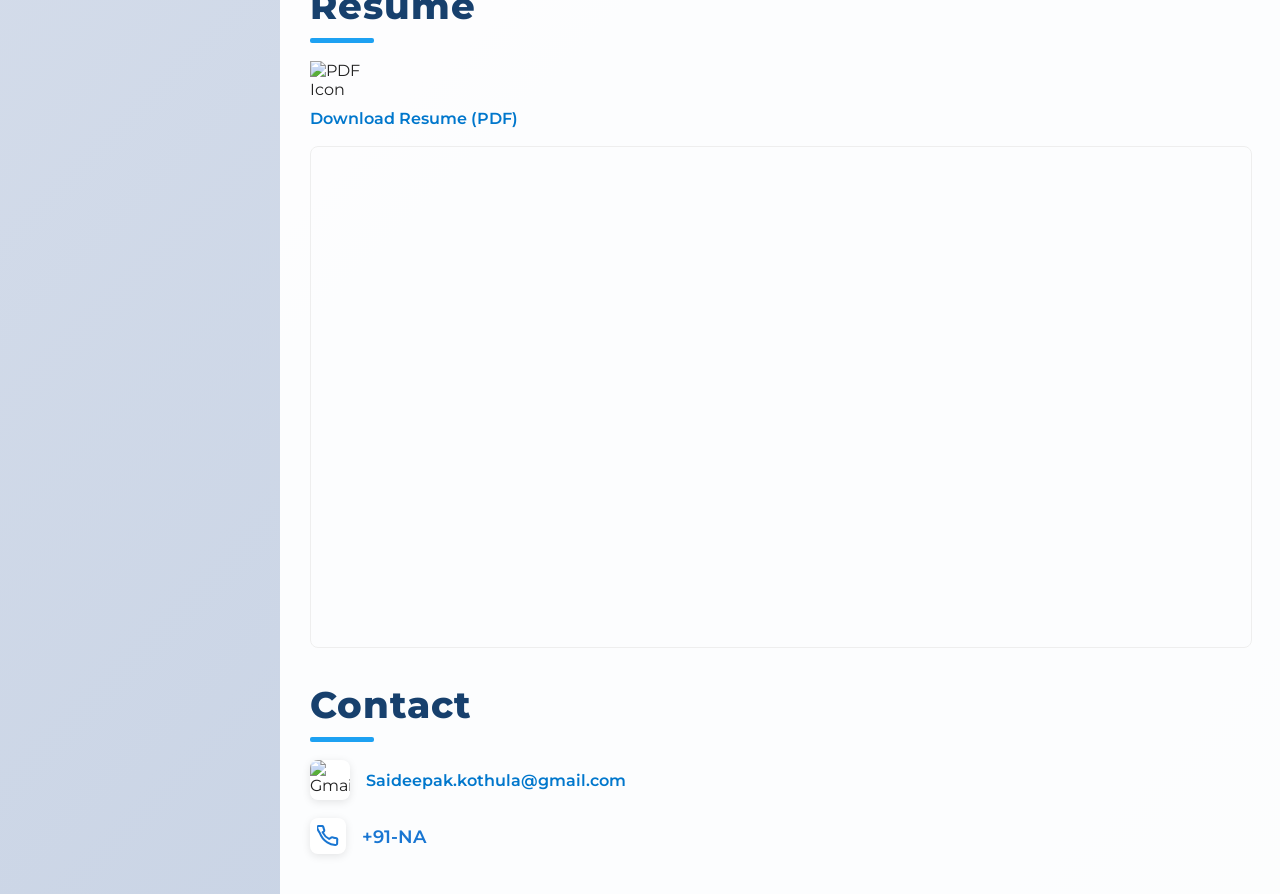
==== commit fd83d50c: "Add files via upload" ====
--- a/index.html
+++ b/index.html
@@ -62,8 +62,13 @@
     <!-- Sidebar toggle logic handled by sidebar-mobile.js -->
     <div class="container">
         <!-- Cover Photo before About Me section -->
-        <div id="cover-photo" style="width:100%;max-width:900px;margin:0 auto 32px auto;overflow:hidden;border-radius:18px;box-shadow:0 4px 32px rgba(0,0,0,0.10);">
-          <img src="https://images.unsplash.com/photo-1461749280684-dccba630e2f6?auto=format&fit=crop&w=1200&q=80" alt="Cover photo" style="width:100%;height:260px;object-fit:cover;display:block;" />
+        <div id="cover-photo" style="width:100%;max-width:900px;margin:0 auto 32px auto;overflow:hidden;border-radius:18px;box-shadow:0 4px 32px rgba(0,0,0,0.10);position:relative;">
+          <img src="https://images.unsplash.com/photo-1506744038136-46273834b3fb?auto=format&fit=crop&w=1200&q=80" alt="Statue of Socrates, Athens, Greece" style="width:100%;height:260px;object-fit:cover;display:block;" />
+          <div style="position:absolute;bottom:18px;left:0;width:100%;text-align:center;">
+            <span style="display:inline-block;background:rgba(24,28,36,0.82);color:#fff;font-size:1.25em;font-style:italic;padding:10px 28px;border-radius:10px;box-shadow:0 2px 12px rgba(0,0,0,0.13);letter-spacing:0.5px;max-width:90%;margin:0 auto;">
+              “I know that I know nothing”<br><span style="font-size:0.95em;font-style:normal;opacity:0.8;">— Socrates</span>
+            </span>
+          </div>
         </div>
         <!-- Animation before About section -->
         <div id="scroll-down-indicator" style="display:flex;justify-content:center;align-items:center;margin:40px 0 0 0;">
--- a/style.css
+++ b/style.css
@@ -1157,6 +1157,8 @@
     margin-bottom: 18px;
   }
   .sidebar-profile-block .profile-img {
+    width: 150px;
+    height: 150px;
     margin-bottom: 28px;
     margin-top: 6px;
   }
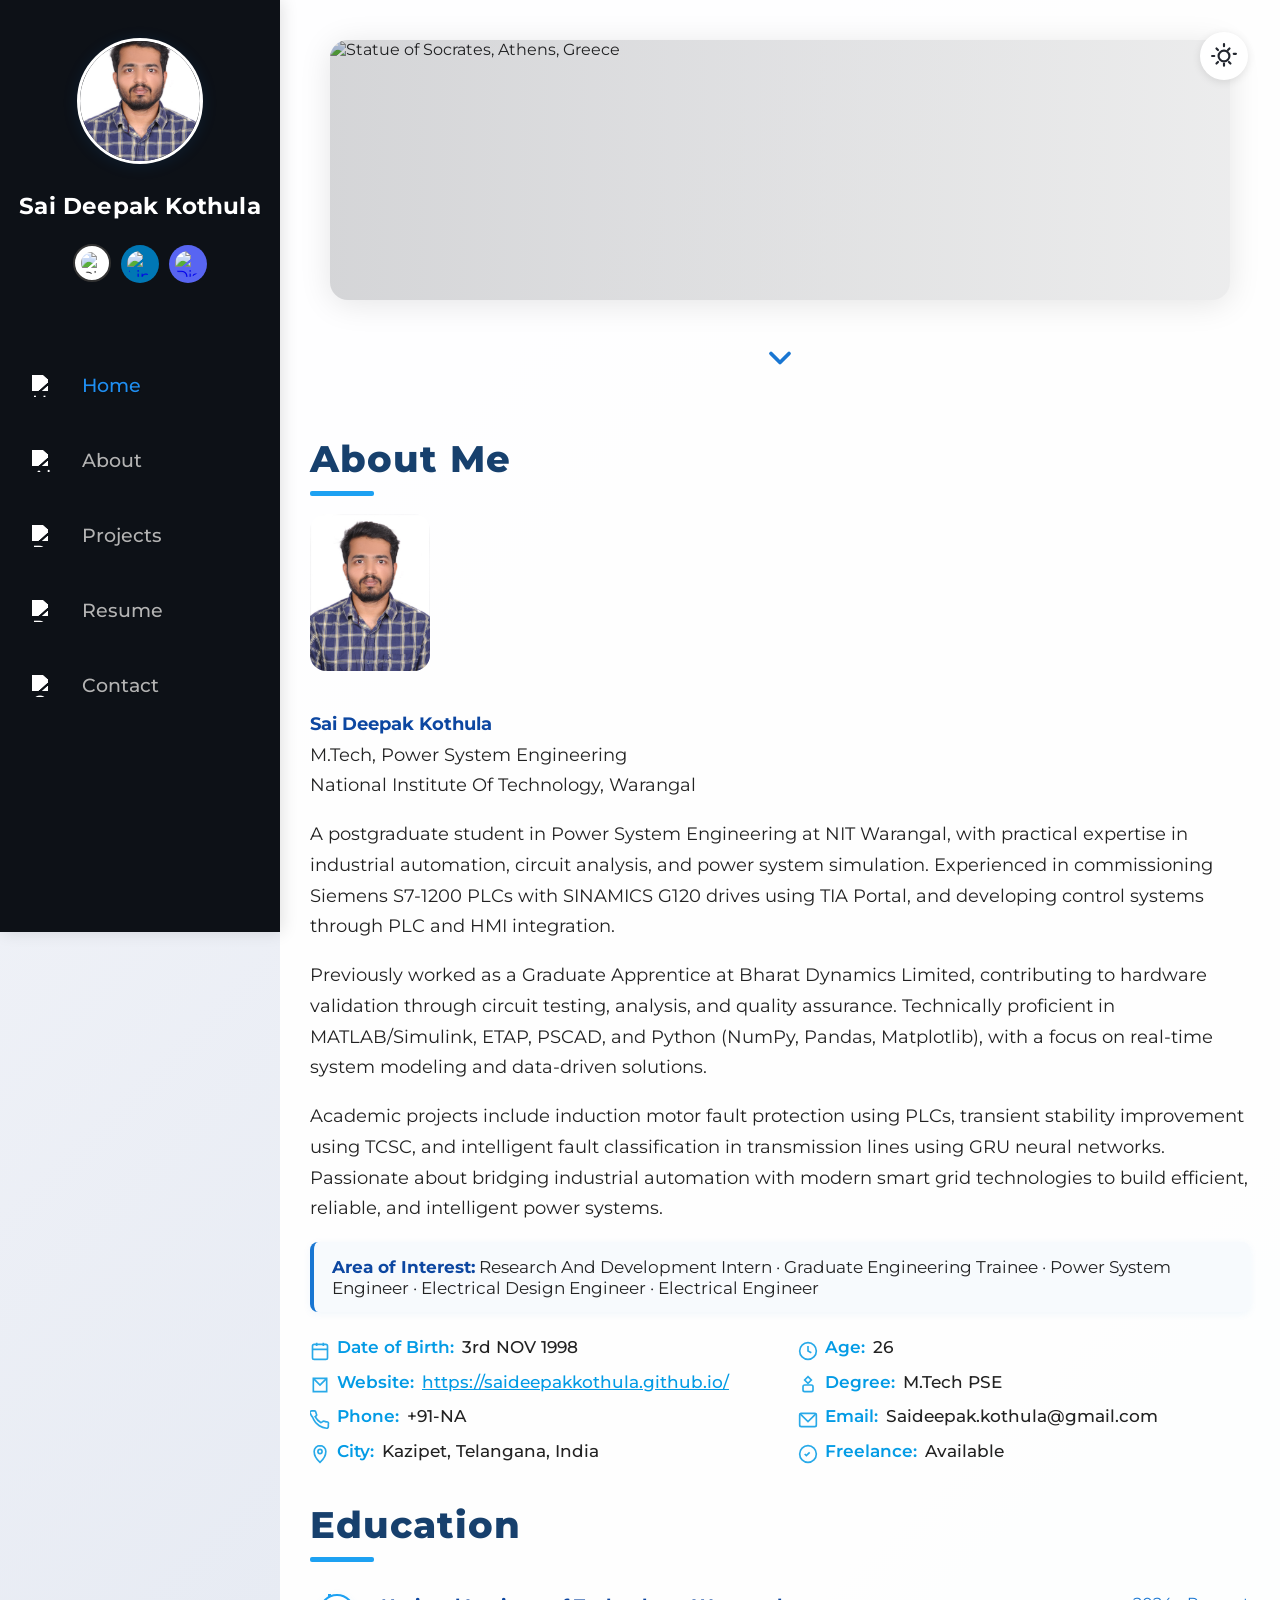
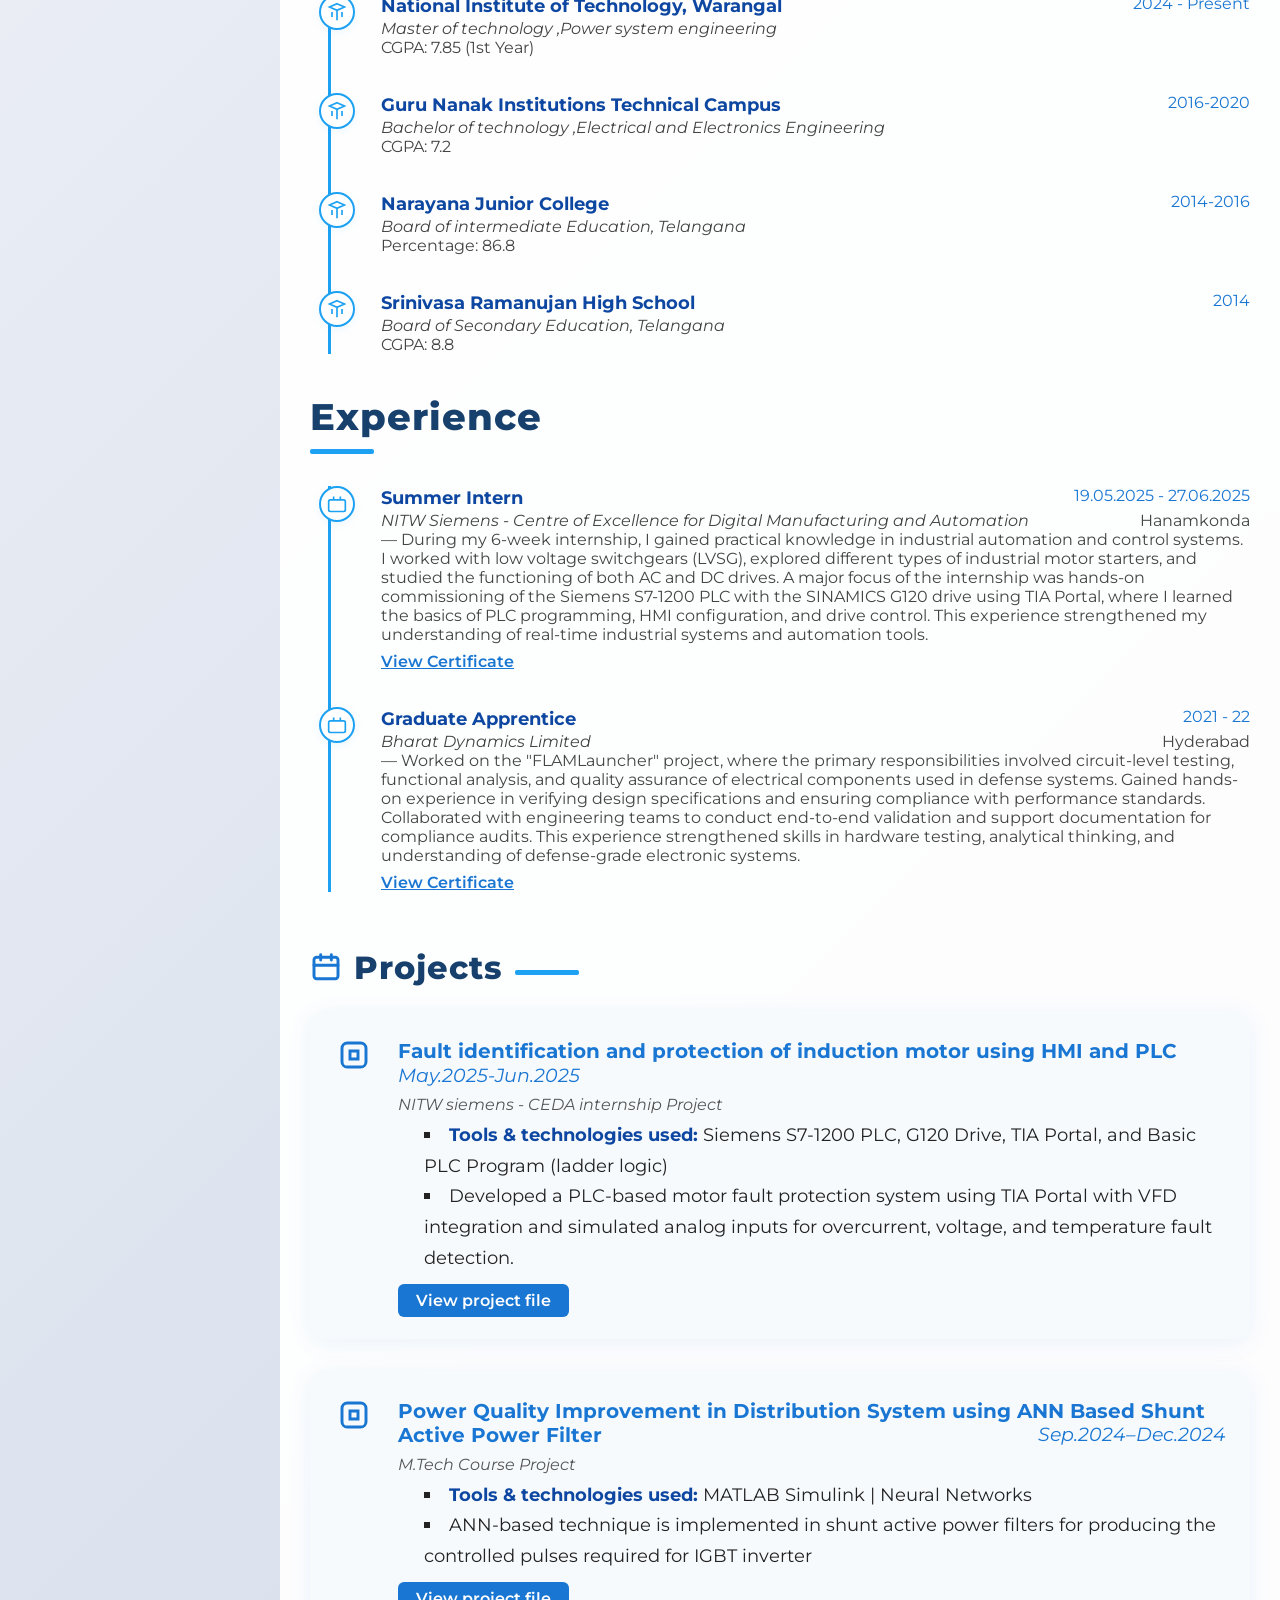
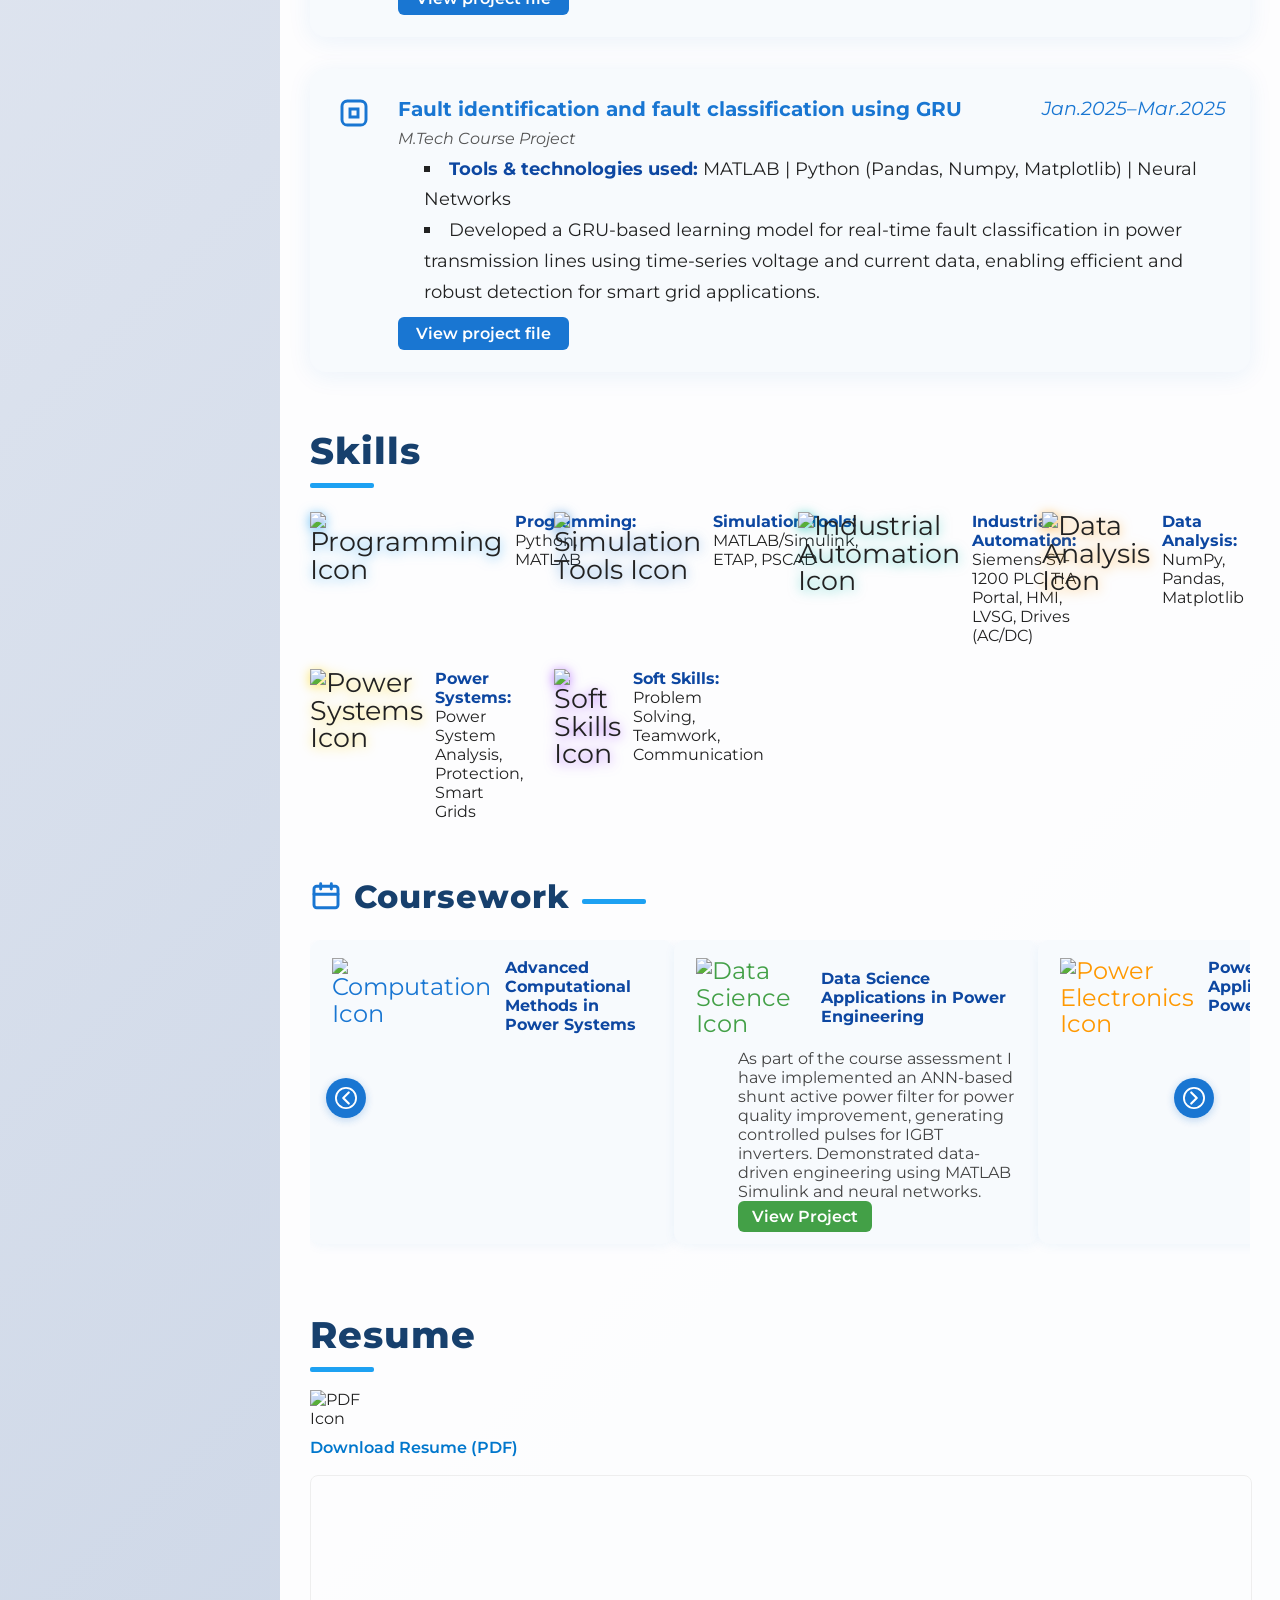
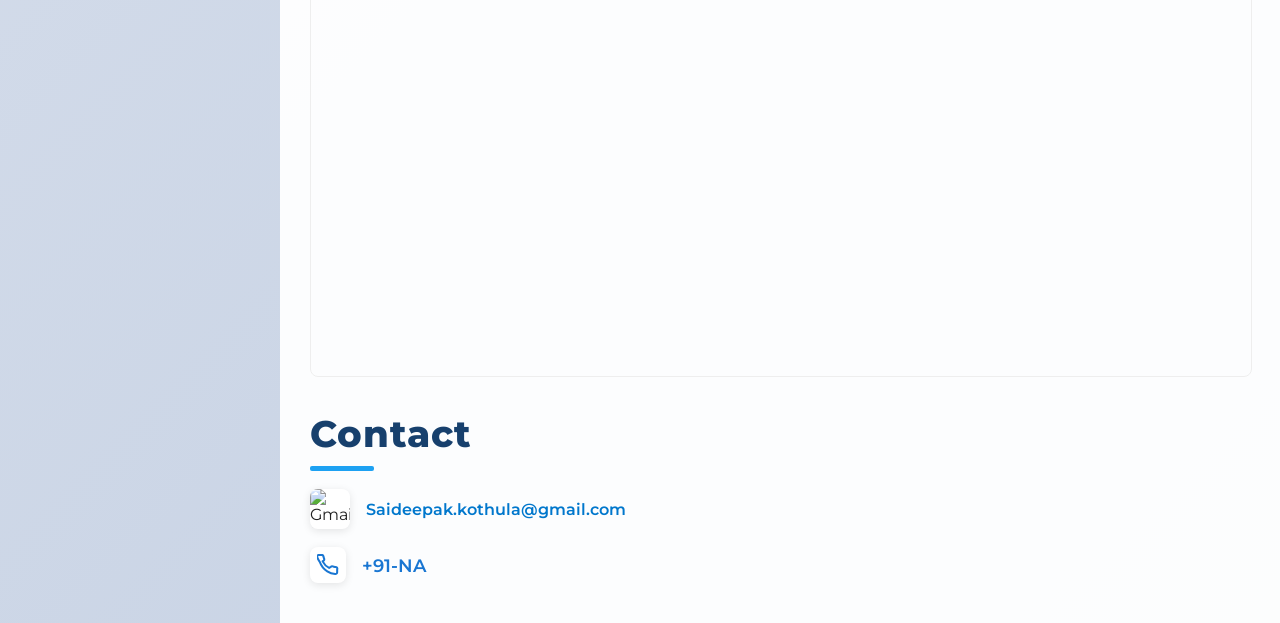
==== commit 7b0606bc: "Add files via upload" ====
--- a/index.html
+++ b/index.html
@@ -64,11 +64,6 @@
         <!-- Cover Photo before About Me section -->
         <div id="cover-photo" style="width:100%;max-width:900px;margin:0 auto 32px auto;overflow:hidden;border-radius:18px;box-shadow:0 4px 32px rgba(0,0,0,0.10);position:relative;">
           <img src="https://images.unsplash.com/photo-1506744038136-46273834b3fb?auto=format&fit=crop&w=1200&q=80" alt="Statue of Socrates, Athens, Greece" style="width:100%;height:260px;object-fit:cover;display:block;" />
-          <div style="position:absolute;bottom:18px;left:0;width:100%;text-align:center;">
-            <span style="display:inline-block;background:rgba(24,28,36,0.82);color:#fff;font-size:1.25em;font-style:italic;padding:10px 28px;border-radius:10px;box-shadow:0 2px 12px rgba(0,0,0,0.13);letter-spacing:0.5px;max-width:90%;margin:0 auto;">
-              “I know that I know nothing”<br><span style="font-size:0.95em;font-style:normal;opacity:0.8;">— Socrates</span>
-            </span>
-          </div>
         </div>
         <!-- Animation before About section -->
         <div id="scroll-down-indicator" style="display:flex;justify-content:center;align-items:center;margin:40px 0 0 0;">
@@ -259,60 +254,113 @@
                 Coursework
               </h2>
             </div>
-            <div class="coursework-grid" style="display:grid;grid-template-columns:repeat(auto-fit,minmax(260px,1fr));gap:24px 36px;margin-top:24px;">
-              <div style="background:#f7fafd;border-radius:12px;padding:18px 22px;box-shadow:0 2px 12px rgba(25,118,210,0.06);display:flex;align-items:flex-start;gap:14px;">
+            <div style="position:relative;">
+              <button id="coursework-left" aria-label="Scroll left" style="position:absolute;left:32px;top:50%;transform:translateY(-50%);z-index:2;background:#fff;border:none;box-shadow:0 2px 8px rgba(25,118,210,0.10);border-radius:50%;width:40px;height:40px;min-width:40px;min-height:40px;max-width:40px;max-height:40px;display:flex;align-items:center;justify-content:center;cursor:pointer;transition:background 0.15s;outline:none;">
+                <span style="background:#1976d2;display:flex;align-items:center;justify-content:center;border-radius:50%;width:40px;height:40px;min-width:40px;min-height:40px;max-width:40px;max-height:40px;box-shadow:0 2px 8px rgba(25,118,210,0.18);overflow:hidden;">
+                  <svg width="22" height="22" viewBox="0 0 24 24" fill="none" xmlns="http://www.w3.org/2000/svg" style="display:block;">
+                    <circle cx="12" cy="12" r="11" fill="#1976d2" stroke="#fff" stroke-width="2"/>
+                    <polyline points="15 6 9 12 15 18" stroke="#fff" stroke-width="2.4" stroke-linecap="round" stroke-linejoin="round" fill="none"/>
+                  </svg>
+                </span>
+              </button>
+                            <button id="coursework-right" aria-label="Scroll right" style="position:absolute;right:36px;top:50%;transform:translateY(-50%);z-index:2;background:#fff;border:none;box-shadow:0 2px 8px rgba(25,118,210,0.10);border-radius:50%;width:40px;height:40px;min-width:40px;min-height:40px;max-width:40px;max-height:40px;display:flex;align-items:center;justify-content:center;cursor:pointer;transition:background 0.15s;outline:none;">
+                <span style="background:#1976d2;display:flex;align-items:center;justify-content:center;border-radius:50%;width:40px;height:40px;min-width:40px;min-height:40px;max-width:40px;max-height:40px;box-shadow:0 2px 8px rgba(25,118,210,0.18);overflow:hidden;">
+                  <svg width="22" height="22" viewBox="0 0 24 24" fill="none" xmlns="http://www.w3.org/2000/svg" style="display:block;">
+                    <circle cx="12" cy="12" r="11" fill="#1976d2" stroke="#fff" stroke-width="2"/>
+                    <polyline points="9 6 15 12 9 18" stroke="#fff" stroke-width="2.4" stroke-linecap="round" stroke-linejoin="round" fill="none"/>
+                  </svg>
+                </span>
+              </button>
+              <style>
+                @media (min-width: 900px) {
+                  #coursework-left { left: 16px !important; }
+                }
+                @media (max-width: 899px) {
+                  #coursework-left { left: -12px !important; }
+                }
+              </style>
+              <div class="coursework-grid coursework-horizontal-scroll" id="coursework-cards" style="display:flex;flex-direction:row;overflow-x:hidden;gap:24px 0;margin-top:24px;padding-bottom:12px;scroll-snap-type:x mandatory;scrollbar-width:none;-ms-overflow-style:none;">
+              <div style="background:#f7fafd;border-radius:12px;padding:18px 22px;box-shadow:0 2px 12px rgba(25,118,210,0.06);display:flex;align-items:flex-start;gap:14px;min-width:320px;max-width:320px;width:320px;scroll-snap-align:start;">
                 <span style="font-size:1.5em;color:#1976d2;line-height:1.1;"><img src='https://cdn.jsdelivr.net/npm/@mdi/svg/svg/calculator-variant.svg' alt='Computation Icon' style='width:28px;height:28px;vertical-align:middle;'></span>
                 <div><strong>Advanced Computational Methods in Power Systems</strong></div>
               </div>
-              <div style="background:#f7fafd;border-radius:12px;padding:18px 22px;box-shadow:0 2px 12px rgba(25,118,210,0.06);display:flex;align-items:flex-start;gap:14px;">
-                <span style="font-size:1.5em;color:#43a047;line-height:1.1;"><img src='https://cdn.jsdelivr.net/npm/@mdi/svg/svg/chart-line-variant.svg' alt='Data Science Icon' style='width:28px;height:28px;vertical-align:middle;'></span>
-                <div><strong>Data Science Applications in Power Engineering</strong></div>
-              </div>
-              <div style="background:#f7fafd;border-radius:12px;padding:18px 22px;box-shadow:0 2px 12px rgba(25,118,210,0.06);display:flex;align-items:flex-start;gap:14px;">
+              <div style="background:#f7fafd;border-radius:12px;padding:18px 22px;box-shadow:0 2px 12px rgba(25,118,210,0.06);display:flex;flex-direction:column;gap:10px;align-items:flex-start;min-width:320px;max-width:320px;width:320px;scroll-snap-align:start;">
+                <div style="display:flex;align-items:center;gap:14px;">
+                  <span style="font-size:1.5em;color:#43a047;line-height:1.1;"><img src='https://cdn.jsdelivr.net/npm/@mdi/svg/svg/chart-line-variant.svg' alt='Data Science Icon' style='width:28px;height:28px;vertical-align:middle;'></span>
+                  <strong>Data Science Applications in Power Engineering</strong>
+                </div>
+                <div style="margin-left:42px;margin-top:2px;">
+                  <div style="font-size:0.98em;color:#444;margin-bottom:6px;">As part of the course assessment I have implemented an ANN-based shunt active power filter for power quality improvement, generating controlled pulses for IGBT inverters. Demonstrated data-driven engineering using MATLAB Simulink and neural networks.</div>
+                  <a href="https://github.com/saideepakkothula/Matlab-Simulink" target="_blank" rel="noopener" style="color:#fff;background:#43a047;padding:6px 14px;border-radius:6px;font-weight:600;text-decoration:none;transition:background 0.18s;font-size:0.98em;white-space:nowrap;">View Project</a>
+                </div>
+              </div>
+              <div style="background:#f7fafd;border-radius:12px;padding:18px 22px;box-shadow:0 2px 12px rgba(25,118,210,0.06);display:flex;align-items:flex-start;gap:14px;min-width:320px;max-width:320px;width:320px;scroll-snap-align:start;">
                 <span style="font-size:1.5em;color:#ff9800;line-height:1.1;"><img src='https://cdn.jsdelivr.net/npm/@mdi/svg/svg/flash.svg' alt='Power Electronics Icon' style='width:28px;height:28px;vertical-align:middle;'></span>
                 <div><strong>Power Electronics Applications to Power Systems</strong></div>
               </div>
-              <div style="background:#f7fafd;border-radius:12px;padding:18px 22px;box-shadow:0 2px 12px rgba(25,118,210,0.06);display:flex;flex-direction:column;align-items:flex-start;gap:10px;">
+              <div style="background:#f7fafd;border-radius:12px;padding:18px 22px;box-shadow:0 2px 12px rgba(25,118,210,0.06);display:flex;flex-direction:column;align-items:flex-start;gap:10px;min-width:320px;max-width:320px;width:320px;scroll-snap-align:start;">
                 <div style="display:flex;align-items:center;gap:14px;">
                   <span style="font-size:1.5em;color:#039be5;line-height:1.1;"><img src='https://cdn.jsdelivr.net/npm/@mdi/svg/svg/laptop.svg' alt='Lab Icon' style='width:28px;height:28px;vertical-align:middle;'></span>
                   <strong>Power Systems Computation Lab</strong>
                 </div>
                 <a href="https://github.com/saideepakkothula/Power-System-computation-Lab.git" target="_blank" rel="noopener" style="color:#fff;background:#1976d2;padding:6px 14px;border-radius:6px;font-weight:600;text-decoration:none;transition:background 0.18s;font-size:0.98em;white-space:nowrap;margin-top:8px;">View project file</a>
               </div>
-              <div style="background:#f7fafd;border-radius:12px;padding:18px 22px;box-shadow:0 2px 12px rgba(25,118,210,0.06);display:flex;align-items:flex-start;gap:14px;">
+              <div style="background:#f7fafd;border-radius:12px;padding:18px 22px;box-shadow:0 2px 12px rgba(25,118,210,0.06);display:flex;align-items:flex-start;gap:14px;min-width:320px;max-width:320px;width:320px;scroll-snap-align:start;">
                 <span style="font-size:1.5em;color:#1976d2;line-height:1.1;"><img src='https://cdn.jsdelivr.net/npm/@mdi/svg/svg/shield-home.svg' alt='Protection Icon' style='width:28px;height:28px;vertical-align:middle;'></span>
                 <div><strong>Digital Protection of Power Systems</strong></div>
               </div>
-              <div style="background:#f7fafd;border-radius:12px;padding:18px 22px;box-shadow:0 2px 12px rgba(25,118,210,0.06);display:flex;align-items:flex-start;gap:14px;">
+              <div style="background:#f7fafd;border-radius:12px;padding:18px 22px;box-shadow:0 2px 12px rgba(25,118,210,0.06);display:flex;align-items:flex-start;gap:14px;min-width:320px;max-width:320px;width:320px;scroll-snap-align:start;">
                 <span style="font-size:1.5em;color:#8e24aa;line-height:1.1;"><img src='https://cdn.jsdelivr.net/npm/@mdi/svg/svg/sine-wave.svg' alt='Stability Icon' style='width:28px;height:28px;vertical-align:middle;'></span>
                 <div><strong>Power System Stability and Control</strong></div>
               </div>
-              <div style="background:#f7fafd;border-radius:12px;padding:18px 22px;box-shadow:0 2px 12px rgba(25,118,210,0.06);display:flex;align-items:flex-start;gap:14px;">
+              <div style="background:#f7fafd;border-radius:12px;padding:18px 22px;box-shadow:0 2px 12px rgba(25,118,210,0.06);display:flex;align-items:flex-start;gap:14px;min-width:320px;max-width:320px;width:320px;scroll-snap-align:start;">
                 <span style="font-size:1.5em;color:#00bfae;line-height:1.1;"><img src='https://cdn.jsdelivr.net/npm/@mdi/svg/svg/database-search.svg' alt='Data Science Lab Icon' style='width:28px;height:28px;vertical-align:middle;'></span>
                 <div><strong>Data Science Applications Lab</strong></div>
               </div>
-              <div style="background:#f7fafd;border-radius:12px;padding:18px 22px;box-shadow:0 2px 12px rgba(25,118,210,0.06);display:flex;align-items:flex-start;gap:14px;">
+              <div style="background:#f7fafd;border-radius:12px;padding:18px 22px;box-shadow:0 2px 12px rgba(25,118,210,0.06);display:flex;align-items:flex-start;gap:14px;min-width:320px;max-width:320px;width:320px;scroll-snap-align:start;">
                 <span style="font-size:1.5em;color:#43a047;line-height:1.1;"><img src='https://cdn.jsdelivr.net/npm/@mdi/svg/svg/graph-outline.svg' alt='Restructured Power Icon' style='width:28px;height:28px;vertical-align:middle;'></span>
                 <div><strong>Restructured Power Systems</strong></div>
               </div>
-              <div style="background:#f7fafd;border-radius:12px;padding:18px 22px;box-shadow:0 2px 12px rgba(25,118,210,0.06);display:flex;align-items:flex-start;gap:14px;">
+              <div style="background:#f7fafd;border-radius:12px;padding:18px 22px;box-shadow:0 2px 12px rgba(25,118,210,0.06);display:flex;align-items:flex-start;gap:14px;min-width:320px;max-width:320px;width:320px;scroll-snap-align:start;">
                 <span style="font-size:1.5em;color:#1976d2;line-height:1.1;"><img src='https://cdn.jsdelivr.net/npm/@mdi/svg/svg/car-electric.svg' alt='EV Icon' style='width:28px;height:28px;vertical-align:middle;'></span>
-                <div><strong>Electric Vehicles</strong></div>
-              </div>
-              <div style="background:#f7fafd;border-radius:12px;padding:18px 22px;box-shadow:0 2px 12px rgba(25,118,210,0.06);display:flex;align-items:flex-start;gap:14px;">
+                <div>
+                  <strong>Electric Vehicles</strong>
+                  <div style="font-size:0.98em;color:#444;margin-top:4px;">As part of the course assessment, I have given a presentation on <strong>Future Trends in Smart Green IoV: Vehicle-to-Everything in the Era of Electric Vehicles</strong>.<br>
+                    <a href="documents/EV-IoV-presentation.pdf" target="_blank" rel="noopener" style="color:#fff;background:#1976d2;padding:6px 14px;border-radius:6px;font-weight:600;text-decoration:none;transition:background 0.18s;font-size:0.98em;white-space:nowrap;display:inline-block;margin-top:6px;">View Presentation</a>
+                  </div>
+                </div>
+              </div>
+              <div style="background:#f7fafd;border-radius:12px;padding:18px 22px;box-shadow:0 2px 12px rgba(25,118,210,0.06);display:flex;align-items:flex-start;gap:14px;min-width:320px;scroll-snap-align:start;">
                 <span style="font-size:1.5em;color:#ff9800;line-height:1.1;"><img src='https://cdn.jsdelivr.net/npm/@mdi/svg/svg/clock-outline.svg' alt='Real Time Icon' style='width:28px;height:28px;vertical-align:middle;'></span>
                 <div><strong>Real Time Control of Power Systems</strong></div>
               </div>
-              <div style="background:#f7fafd;border-radius:12px;padding:18px 22px;box-shadow:0 2px 12px rgba(25,118,210,0.06);display:flex;align-items:flex-start;gap:14px;">
+              <div style="background:#f7fafd;border-radius:12px;padding:18px 22px;box-shadow:0 2px 12px rgba(25,118,210,0.06);display:flex;align-items:flex-start;gap:14px;min-width:320px;scroll-snap-align:start;">
                 <span style="font-size:1.5em;color:#8e24aa;line-height:1.1;"><img src='https://cdn.jsdelivr.net/npm/@mdi/svg/svg/robot.svg' alt='Evolutionary Icon' style='width:28px;height:28px;vertical-align:middle;'></span>
                 <div><strong>Evolutionary Algorithms Applications in Power Engineering</strong></div>
               </div>
-              <div style="background:#f7fafd;border-radius:12px;padding:18px 22px;box-shadow:0 2px 12px rgba(25,118,210,0.06);display:flex;align-items:flex-start;gap:14px;">
+              <div style="background:#f7fafd;border-radius:12px;padding:18px 22px;box-shadow:0 2px 12px rgba(25,118,210,0.06);display:flex;align-items:flex-start;gap:14px;min-width:320px;scroll-snap-align:start;">
                 <span style="font-size:1.5em;color:#ff9800;line-height:1.1;"><img src='https://cdn.jsdelivr.net/npm/@mdi/svg/svg/brain.svg' alt='ML Icon' style='width:28px;height:28px;vertical-align:middle;'></span>
                 <div><strong>Machine Learning Applications in Power Engineering</strong></div>
               </div>
-            </div>
-        </section>
+
+            </div>
+        </section>
+<script>
+// Coursework carousel navigation
+const courseworkCards = document.getElementById('coursework-cards');
+const leftBtn = document.getElementById('coursework-left');
+const rightBtn = document.getElementById('coursework-right');
+if (courseworkCards && leftBtn && rightBtn) {
+  function scrollCards(dir) {
+    const card = courseworkCards.querySelector('div');
+    if (!card) return;
+    const cardWidth = card.offsetWidth + 24; // card + gap
+    courseworkCards.scrollBy({ left: dir * cardWidth, behavior: 'smooth' });
+  }
+  leftBtn.onclick = () => scrollCards(-1);
+  rightBtn.onclick = () => scrollCards(1);
+}
+</script>
         </section>
         <section id="resume" style="text-align:left;margin-top:56px;">
             <div class="fade-in-section">
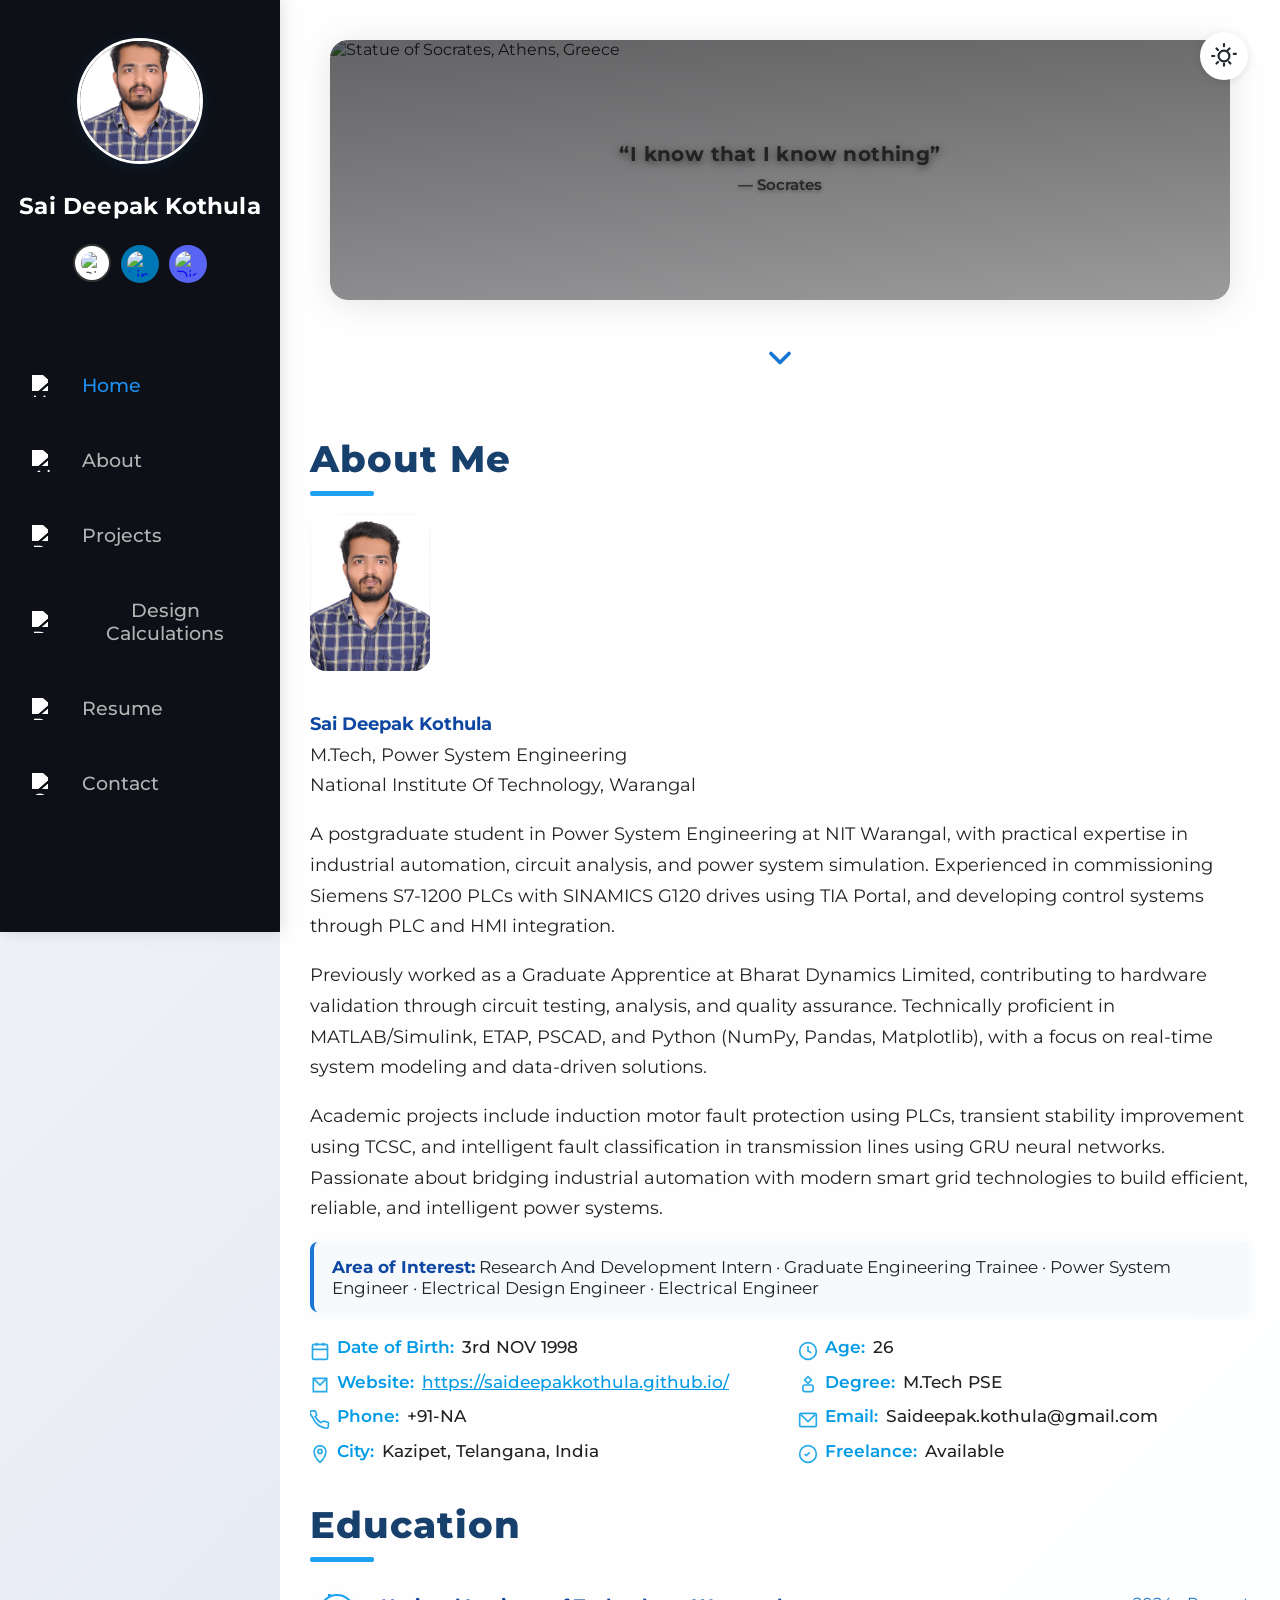
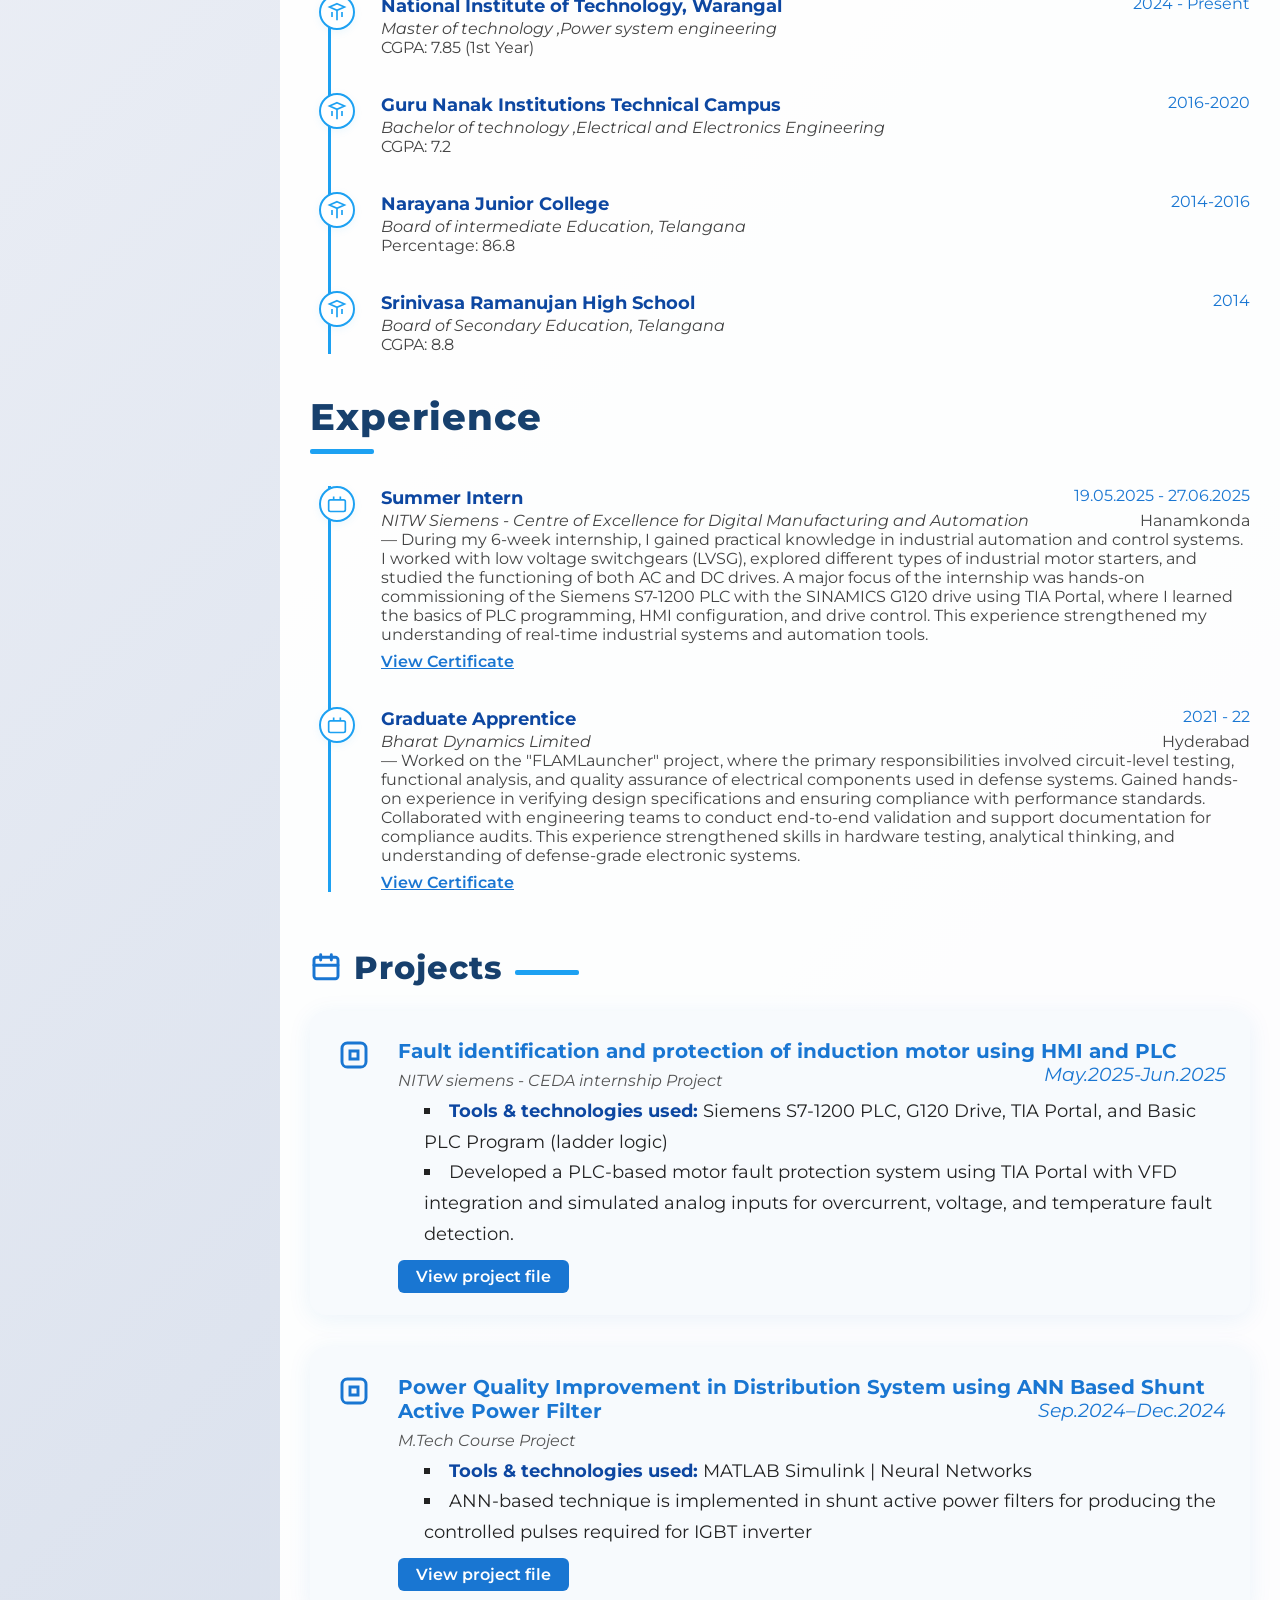
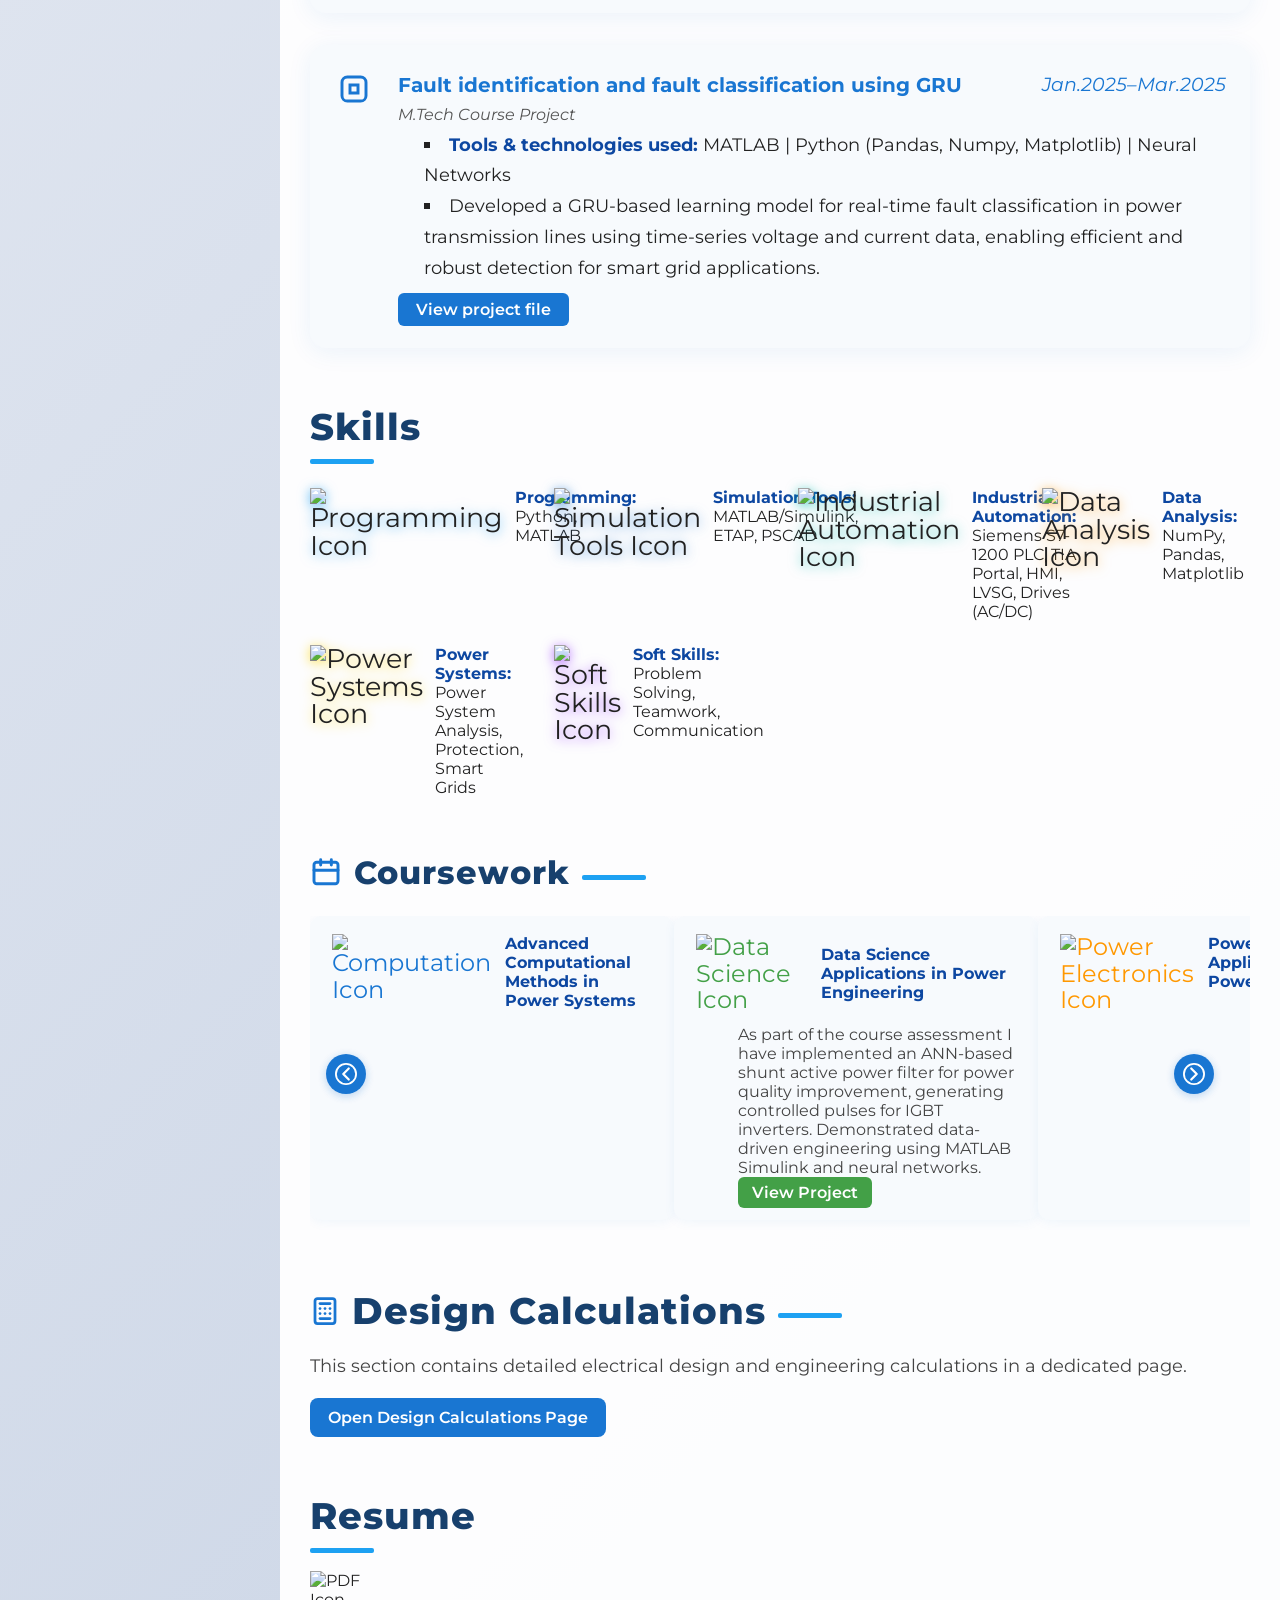
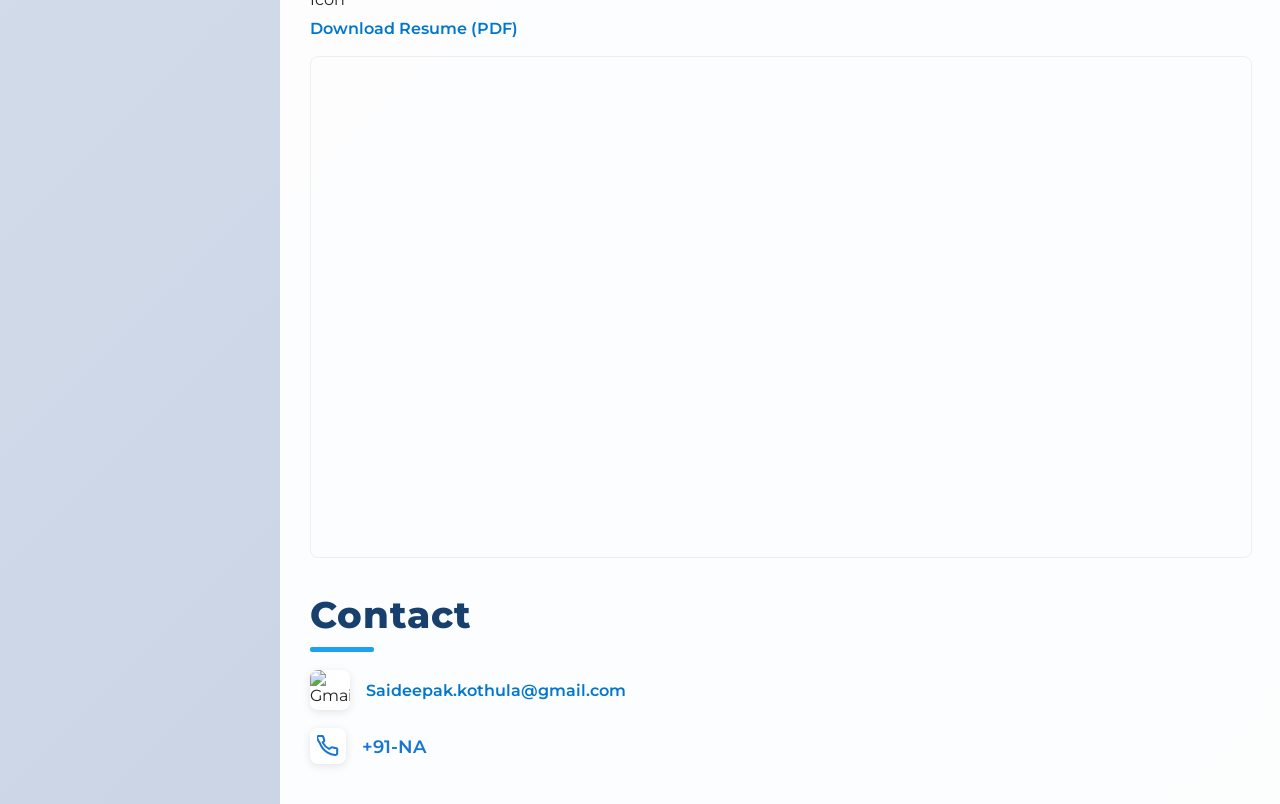
==== commit b8f1036a: "Add files via upload" ====
--- a/index.html
+++ b/index.html
@@ -54,6 +54,7 @@
             <a href="#home" class="sidebar-nav-home active"><img src="https://cdn.jsdelivr.net/npm/@mdi/svg/svg/home.svg" alt="Home" class="icon" style="filter: brightness(0) invert(1);"> Home</a>
             <a href="#about"><img src="https://cdn.jsdelivr.net/npm/@mdi/svg/svg/account.svg" alt="About" class="icon" style="filter: brightness(0) invert(1);"> About</a>
             <a href="#projects"><img src="https://cdn.jsdelivr.net/npm/@mdi/svg/svg/server.svg" alt="Projects" class="icon" style="filter: brightness(0) invert(1);"> Projects</a>
+          <a href="design-calculations.html"><img src="https://cdn.jsdelivr.net/npm/@mdi/svg/svg/calculator.svg" alt="Design Calculations" class="icon" style="filter: brightness(0) invert(1);"> Design Calculations</a>
             <a href="#resume"><img src="https://cdn.jsdelivr.net/npm/@mdi/svg/svg/file-document.svg" alt="Resume" class="icon" style="filter: brightness(0) invert(1);"> Resume</a>
             <a href="#contact"><img src="https://cdn.jsdelivr.net/npm/@mdi/svg/svg/email.svg" alt="Contact" class="icon" style="filter: brightness(0) invert(1);"> Contact</a>
         </nav>
@@ -64,6 +65,13 @@
         <!-- Cover Photo before About Me section -->
         <div id="cover-photo" style="width:100%;max-width:900px;margin:0 auto 32px auto;overflow:hidden;border-radius:18px;box-shadow:0 4px 32px rgba(0,0,0,0.10);position:relative;">
           <img src="https://images.unsplash.com/photo-1506744038136-46273834b3fb?auto=format&fit=crop&w=1200&q=80" alt="Statue of Socrates, Athens, Greece" style="width:100%;height:260px;object-fit:cover;display:block;" />
+          <div class="cover-overlay" style="position:absolute;inset:0;border-radius:18px;display:flex;align-items:center;justify-content:center;padding:12px;">
+            <div style="position:absolute;inset:0;border-radius:18px;background:linear-gradient(180deg,rgba(0,0,0,0.55),rgba(0,0,0,0.35));"></div>
+            <div style="position:relative;z-index:2;display:flex;flex-direction:column;gap:6px;align-items:center;justify-content:center;width:100%;max-width:820px;padding:18px 24px;text-align:center;color:#fff;">
+              <p style="font-size:clamp(1rem,2.4vw,1.28rem);font-weight:700;margin:0;line-height:1.2;letter-spacing:0.4px;text-shadow:0 2px 8px rgba(0,0,0,0.6);">“I know that I know nothing”</p>
+              <p style="margin:0;font-size:clamp(0.85rem,1.6vw,0.95rem);opacity:0.95;font-weight:600;text-shadow:0 1px 4px rgba(0,0,0,0.45);">— Socrates</p>
+            </div>
+          </div>
         </div>
         <!-- Animation before About section -->
         <div id="scroll-down-indicator" style="display:flex;justify-content:center;align-items:center;margin:40px 0 0 0;">
@@ -168,7 +176,7 @@
                   <svg width="32" height="32" fill="none" stroke="#1976d2" stroke-width="2.2" viewBox="0 0 24 24"><rect x="3" y="3" width="18" height="18" rx="4"/><path d="M9 9h6v6H9z"/></svg>
                 </div>
                 <div style="flex:1;">
-                  <h3 style="margin:0 0 8px 0;font-size:1.25em;color:#1976d2;font-weight:700;">Fault identification and protection of induction motor using HMI and PLC <span style=\"float:right;font-size:0.95em;font-weight:400;font-style:italic;\">May.2025-Jun.2025</span></h3>
+                  <h3 style="margin:0 0 8px 0;font-size:1.25em;color:#1976d2;font-weight:700;">Fault identification and protection of induction motor using HMI and PLC <span style="float:right;font-size:0.95em;font-weight:400;font-style:italic;">May.2025-Jun.2025</span></h3>
                   <div style="font-style:italic;color:#555;margin-bottom:6px;">NITW siemens - CEDA internship Project</div>
                   <ul style="color:#444;margin:0 0 10px 18px;padding:0 0 0 0.5em;list-style:square inside;font-size:1em;">
                     <li><strong>Tools &amp; technologies used:</strong> Siemens S7-1200 PLC, G120 Drive, TIA Portal, and Basic PLC Program (ladder logic)</li>
@@ -361,7 +369,17 @@
   rightBtn.onclick = () => scrollCards(1);
 }
 </script>
-        </section>
+        <section id="design-calculations" style="text-align:left;margin-top:56px;">
+            <div class="fade-in-section">
+              <h2 style="display:flex;align-items:center;gap:12px;">
+                <svg width="30" height="30" viewBox="0 0 24 24" fill="none" stroke="#1976d2" stroke-width="2.2" stroke-linecap="round" stroke-linejoin="round"><rect x="4" y="2" width="16" height="20" rx="2"/><line x1="8" y1="6" x2="16" y2="6"/><line x1="8" y1="10" x2="8" y2="10"/><line x1="12" y1="10" x2="12" y2="10"/><line x1="16" y1="10" x2="16" y2="10"/><line x1="8" y1="14" x2="8" y2="14"/><line x1="12" y1="14" x2="12" y2="14"/><line x1="16" y1="14" x2="16" y2="14"/><line x1="8" y1="18" x2="16" y2="18"/></svg>
+                Design Calculations
+              </h2>
+              <p style="margin-bottom:16px;color:#444;">This section contains detailed electrical design and engineering calculations in a dedicated page.</p>
+              <a href="design-calculations.html" style="display:inline-block;color:#fff;background:#1976d2;padding:10px 18px;border-radius:8px;font-weight:600;text-decoration:none;transition:background 0.18s;">Open Design Calculations Page</a>
+            </div>
+        </section>
+
         <section id="resume" style="text-align:left;margin-top:56px;">
             <div class="fade-in-section">
               <h2>Resume</h2>
@@ -392,44 +410,52 @@
         </section>
     </div>
     <script>
-        // Smooth scroll for all sidebar navigation links
-        document.querySelectorAll('.sidebar-nav a').forEach(function(link) {
-            link.addEventListener('click', function(e) {
-                const href = this.getAttribute('href');
-                if (href && href.startsWith('#')) {
-                    e.preventDefault();
-                    const target = document.querySelector(href);
-                    if (target) {
-                        target.scrollIntoView({ behavior: 'smooth' });
-                    } else if (href === '#home') {
-                        window.scrollTo({ top: 0, behavior: 'smooth' });
-                    }
-                }
-            });
+      // Smooth scroll only for in-page sidebar links.
+      document.querySelectorAll('.sidebar-nav a').forEach(function(link) {
+        link.addEventListener('click', function(e) {
+          var href = this.getAttribute('href');
+          if (href && href.charAt(0) === '#') {
+            e.preventDefault();
+            var target = document.querySelector(href);
+            if (target) {
+              target.scrollIntoView({ behavior: 'smooth' });
+            } else if (href === '#home') {
+              window.scrollTo({ top: 0, behavior: 'smooth' });
+            }
+          }
         });
-
-        // Fade-in animation for sections and timeline steps on scroll
-        function handleFadeInSections() {
+      });
+
+      // Fade-in animation for sections and timeline entries.
+      function handleFadeInSections() {
+        try {
+          var windowHeight = window.innerHeight;
           var fadeEls = document.querySelectorAll('.fade-in-section');
           var timelineEls = document.querySelectorAll('.timeline-step');
-          var windowHeight = window.innerHeight;
+
           fadeEls.forEach(function(el) {
             var rect = el.getBoundingClientRect();
             if (rect.top < windowHeight - 60) {
               el.classList.add('visible');
             }
           });
+
           timelineEls.forEach(function(el, i) {
             var rect = el.getBoundingClientRect();
             if (rect.top < windowHeight - 60) {
               setTimeout(function() {
                 el.classList.add('visible');
-              }, i * 120); // staggered effect
+              }, i * 120);
             }
           });
+        } catch (e) {
+          // Defensive: if DOM not ready or elements missing, silently fail
+          console.debug('handleFadeInSections error', e);
         }
-        window.addEventListener('scroll', handleFadeInSections);
-        window.addEventListener('DOMContentLoaded', handleFadeInSections);
+      }
+
+      window.addEventListener('scroll', handleFadeInSections);
+      window.addEventListener('DOMContentLoaded', handleFadeInSections);
     </script>
 </body>
 </html>
--- a/style.css
+++ b/style.css
@@ -232,7 +232,10 @@
     background: transparent;
     min-height: 43px;
     line-height: 1.22;
+    display: flex;
+    align-items: center;
     gap: 14px;
+    white-space: nowrap;
   }
   .sidebar-nav .icon {
     width: 25px;
@@ -244,18 +247,18 @@
     border-left: none;
     border-bottom: none;
     background: transparent;
-@media (max-width: 900px) {
-  .sidebar-nav a {
-    background: transparent !important;
-    border-bottom: none !important;
-    box-shadow: none !important;
-  }
-  .sidebar-nav a.active, .sidebar-nav a:hover {
-    background: transparent !important;
-    border-bottom: none !important;
-    box-shadow: none !important;
-  }
-}
+  }
+  @media (max-width: 900px) {
+    .sidebar-nav a {
+      background: transparent !important;
+      border-bottom: none !important;
+      box-shadow: none !important;
+    }
+    .sidebar-nav a.active, .sidebar-nav a:hover {
+      background: transparent !important;
+      border-bottom: none !important;
+      box-shadow: none !important;
+    }
   }
   .profile-img {
     width: 60px !important;
